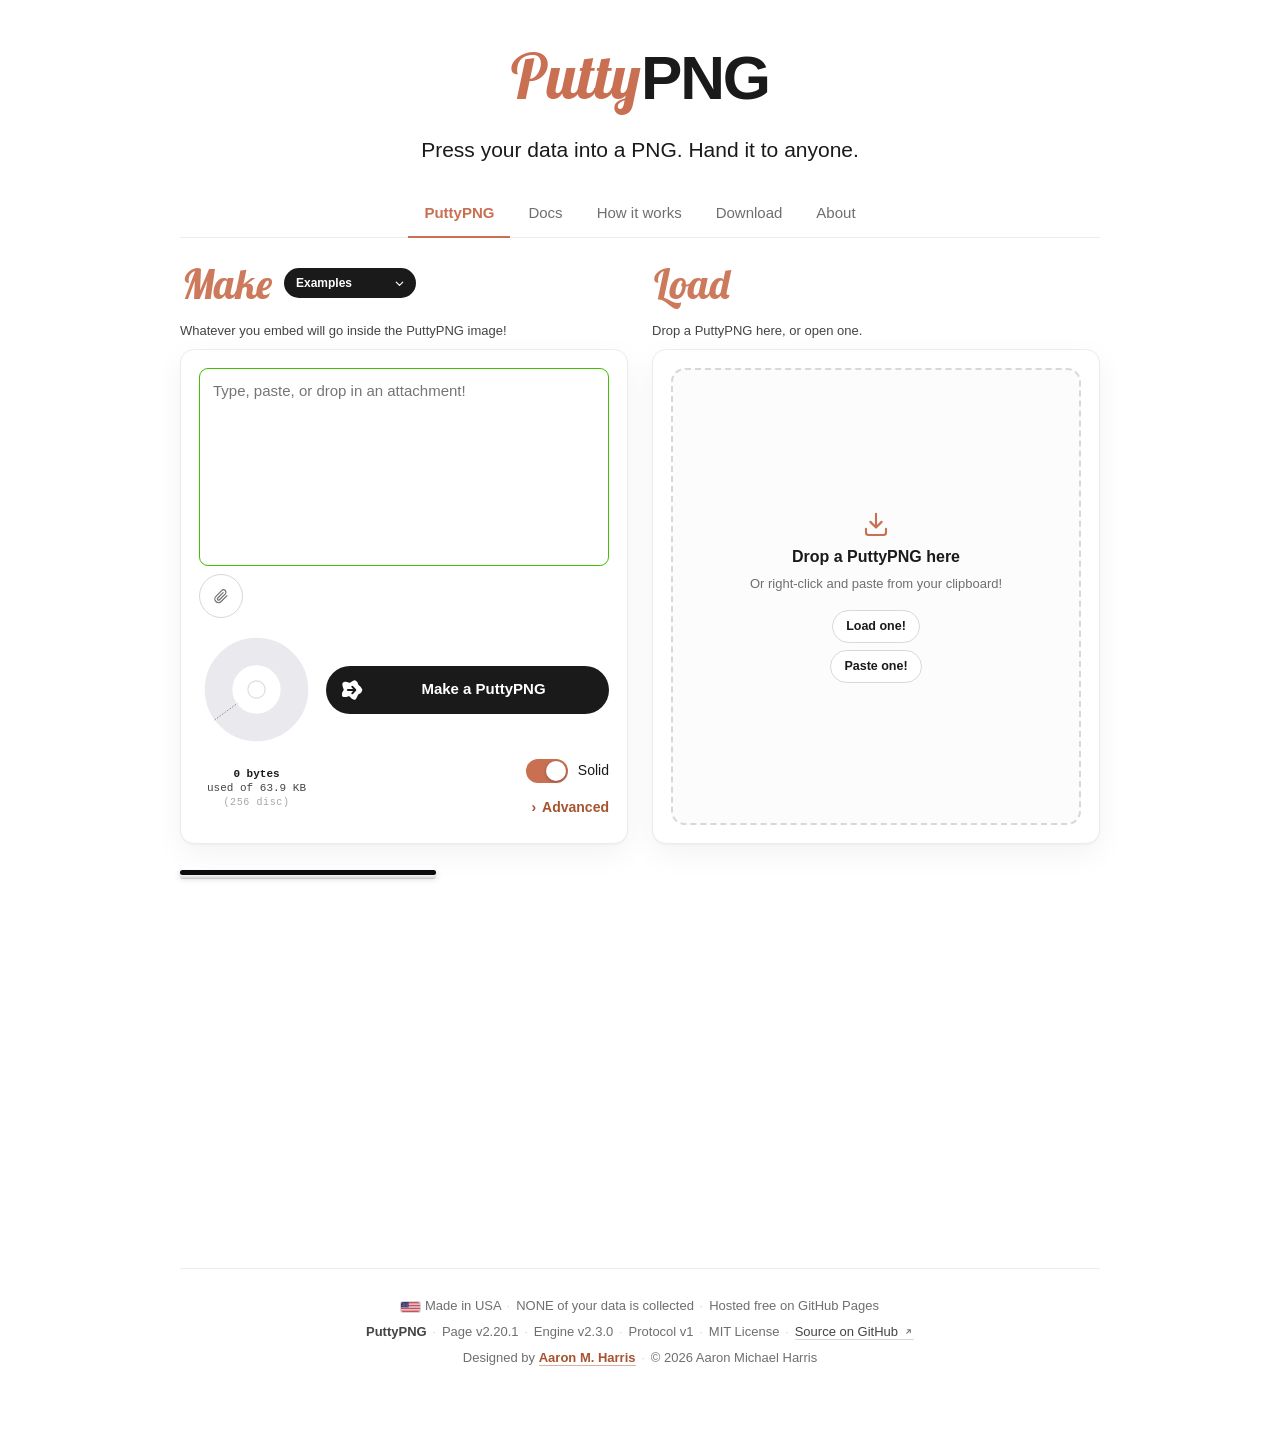
==== index.html @ 54fda99b "v2.20.1 - a clean slide, then the show, and a matching title - fixed a make flash and lost heading f" ====
<!DOCTYPE html>
<html lang="en">
<!--
  index.html - Make and Load side by side, and the deck the disc comes out of.

  One of five pages. The head, masthead, navigation, and footer are the same on
  all of them and are marked SYNC so .devtools/sync-chrome.mjs can prove it.
  Presentation is in styles.css, behavior in scripts.js, and the steganography
  in puttypng.js, which stands alone.
-->
  <!-- ==========================================================================
       SECTION 1 - HEAD / SETUP
       Shared metadata first, so the character set is declared before anything
       else. This page's own identity follows it.
       ========================================================================== -->
<head>
  <!-- SYNC:head -->
  <meta charset="UTF-8">
  <meta name="viewport" content="width=device-width, initial-scale=1.0">
  <!-- THE ICON IS A REAL DISC, SO IT IS RASTER. It is the engine's own CD with
       its splat of data dots, and a dot field cannot be a small SVG. Each size
       is rendered from a 512px master by halving, not by one long leap, so the
       dots survive down to 16. -->
  <link rel="icon" href="assets/puttypng-icon-16.png" type="image/png" sizes="16x16">
  <link rel="icon" href="assets/puttypng-icon-32.png" type="image/png" sizes="32x32">
  <link rel="icon" href="assets/puttypng-icon-512.png" type="image/png" sizes="512x512">
  <link rel="apple-touch-icon" href="assets/puttypng-icon-180.png">
  <meta property="og:type" content="website">
  <meta property="og:image" content="https://puttypng.com/assets/puttypng-social-card.png">
  <meta property="og:image:width" content="1200">
  <meta property="og:image:height" content="630">
  <meta property="og:image:alt" content="A PuttyPNG disc with a rainbow splat of data pressed into it, beside the name.">
  <meta name="twitter:card" content="summary_large_image">
  <meta name="twitter:image" content="https://puttypng.com/assets/puttypng-social-card.png">
  <link rel="stylesheet" href="fonts/fonts.css">
  <link rel="stylesheet" href="styles.css">
  <!-- /SYNC:head -->

  <!-- This page's own identity. Every line below differs from page to page,
       which is why none of it sits inside the SYNC block above. -->
  <title>PuttyPNG - Press your data into a PNG. Hand it to anyone.</title>
  <meta name="description" content="PuttyPNG hides text, JSON, and files inside an ordinary lossless PNG. No server, no account, and no expiring link.">
  <link rel="canonical" href="https://puttypng.com/">
  <meta property="og:url" content="https://puttypng.com/">
  <meta property="og:title" content="PuttyPNG - Press your data into a PNG. Hand it to anyone.">
  <meta property="og:description" content="PuttyPNG hides text, JSON, and files inside an ordinary lossless PNG. No server, no account, and no expiring link.">
  <meta name="twitter:title" content="PuttyPNG - Press your data into a PNG. Hand it to anyone.">
  <meta name="twitter:description" content="PuttyPNG hides text, JSON, and files inside an ordinary lossless PNG. No server, no account, and no expiring link.">
</head>

<!-- The class says which page this is. The stylesheet reads it to mark the
     current link, so the navigation block itself stays identical everywhere. -->
<body class="p-index">
  <div class="wrap">

  <!-- ==========================================================================
       SECTION 2 - MASTHEAD
       The page's title block.
       ========================================================================== -->
    <!-- SYNC:masthead -->
    <!-- THE NAME AND THE PROMISE, AND NOTHING ELSE.
         A corner note used to hang here with the country, the licence and the
         host in it. The footer already said all three, so the page made the
         same promise twice and charged a phone 123px at the top of every
         screen for the second copy. The note is gone and the footer keeps the
         promise, which is where a person looks for one.
         The byline went with it, to the last line of the footer beside the
         copyright, because both name the same person. -->
    <header class="masthead">
      <h1>Putty<span class="png">PNG</span></h1>
      <div class="subtitle">Press your data into a PNG. Hand it to anyone.</div>
    </header>
    <!-- /SYNC:masthead -->

  <!-- ==========================================================================
       SECTION 3 - NAVIGATION
       Five links to five pages. No script is needed to move between them.
       ========================================================================== -->
    <!-- SYNC:nav -->
    <nav class="tabs" id="tabs" aria-label="PuttyPNG sections">
      <a href="index.html" data-page="index">PuttyPNG</a>
      <a href="docs.html" data-page="docs">Docs</a>
      <a href="how-it-works.html" data-page="howitworks">How it works</a>
      <a href="download.html" data-page="download">Download</a>
      <a href="about.html" data-page="about">About</a>
    </nav>
    <!-- /SYNC:nav -->

  <!-- ==========================================================================
       SECTION 4 - THE BOARD
       Make and Load side by side, and the deck the disc comes out of.
       ========================================================================== -->
    <main class="panel" id="board">

      <!-- Two columns and one deck. Make presses a disc, Load reads one, and
           the disc that comes out of Make can be dragged straight into Load.

           TWO NAMES, TWO ELEMENTS. #board is the page region above, and
           #boardGrid is this grid. The grid needs a name of its own because the
           phone's view flag is set on it, and a flag on the region would match
           no rule and raise no error. -->
      <div class="board" id="boardGrid" data-view="make">

        <div class="head hm">
          <svg class="mark" width="34" height="34" viewBox="0 0 24 24" aria-hidden="true">
            <circle cx="12" cy="12" r="8.6" fill="none" stroke="currentColor" stroke-width="1.7"/>
            <circle cx="12" cy="12" r="2.4" fill="none" stroke="currentColor" stroke-width="1.7"/>
            <path d="M12 1.6v2.2M12 20.2v2.2M1.6 12h2.2M20.2 12h2.2" stroke="currentColor" stroke-width="1.7" stroke-linecap="round"/>
          </svg>
          <!-- TWO WORDS, ONE HEADING. The desktop shows Make and Load beside each
               other and never uses the second word. A phone shows one screen at
               a time, so this heading has to say Made! once a PuttyPNG exists.
               Both words stay in the markup and CSS chooses, because a word
               written by JavaScript is a word some crawlers never read. -->
          <h2 id="headMake" tabindex="-1"><span class="w-a">Make</span><span class="w-b">Made!</span></h2>
          <!-- SOMETHING TO TRY WITHOUT TYPING ANYTHING. It sits beside the word
               rather than in the reading below, because the reading is
               rewritten on every change of state and a control living in it
               disappeared the moment it was used.
               TWO ROWS, NOT FIVE. A person choosing between five named
               titles is reading a list of books; a person who wants to see the
               thing work wants words or a file. The board picks one of that
               kind at random, and the slot then says which one it gave them.
               THE ROWS ARE WRITTEN HERE, NOT BUILT FROM examples.js. That
               file is 600KB and is not fetched until somebody picks, so the
               list has to exist before it. The gate checks that each row's
               kind is one the file really holds.
               NO SIZE WORD. Every example makes a picture under 512px, which
               is the size past which a chat app would recompress it, so there
               is nothing here a person has to weigh up.
               The chevron is inline so it takes currentColor and needs no
               second asset. It is decoration: the select underneath is a real
               one, so a phone gets its own picker and a keyboard still works. -->
          <span class="egwrap">
            <button type="button" class="egbtn" id="egPick" aria-haspopup="menu"
                    aria-expanded="false" aria-controls="egMenu">
              <span id="egLabel">Examples</span>
              <span class="egchev" aria-hidden="true">
                <svg viewBox="0 0 24 24" width="13" height="13"><path d="M6 9.5l6 6 6-6" fill="none"
                  stroke="currentColor" stroke-width="2.2" stroke-linecap="round" stroke-linejoin="round"/></svg>
              </span>
            </button>
            <!-- A MENU, NOT A DROPDOWN, AND THE ICONS ARE WHY. An option in a
                 native select renders as plain text in every browser, so there
                 is nowhere in one to put a mark. With two rows a native picker
                 gives up little: it opens a whole sheet on a phone to show two
                 things, and these two rows are larger targets than that sheet.
                 The marks match the paperclip on the attach chip: one path,
                 stroked in currentColor, so a row on a white card and a row
                 being pressed need no second asset and no second colour. -->
            <div class="egmenu" id="egMenu" role="menu" aria-labelledby="egPick" hidden>
              <button type="button" class="egitem" role="menuitem" data-kind="text">
                <svg viewBox="0 0 24 24" width="17" height="17" aria-hidden="true">
                  <path d="M5 7h14M5 12h14M5 17h9" fill="none" stroke="currentColor"
                        stroke-width="1.8" stroke-linecap="round"/>
                </svg>
                <span>Text Example</span>
              </button>
              <button type="button" class="egitem" role="menuitem" data-kind="file">
                <svg viewBox="0 0 24 24" width="17" height="17" aria-hidden="true">
                  <path d="M21 11.5l-8.8 8.8a5.5 5.5 0 0 1-7.8-7.8l9-9a3.7 3.7 0 0 1 5.2 5.2l-8.9 8.9a1.8 1.8 0 0 1-2.6-2.6l8.1-8.1"
                        fill="none" stroke="currentColor" stroke-width="1.8"
                        stroke-linecap="round" stroke-linejoin="round"/>
                </svg>
                <span>Attachment Example</span>
              </button>
            </div>
          </span>
          <!-- ONE CORNER, TWO JOBS, NAMED BY THE SCREEN IT IS ON.
               On Make it reads Clear and empties the board, and it is not
               there at all while the board is already empty: a screen with
               nothing on it must not offer a way to empty it.
               On Made it reads Close and goes back to Make with the words
               still in the box.
               This is R5's control. It is a phone control: a desktop shows
               every region at once, so it has no screen to close.
               Its label and its mark are written by paintCorner(). -->
          <button type="button" class="corner" id="cornerBtn" hidden></button>
          <!-- THE MAKE READING. It is not a live region. It changes on every
               keystroke, and a screen reader that spoke each one would bury
               the thing the person is doing. The meter beside it says the same
               in numbers, and the screen change is announced by focus landing
               on the heading above. -->
          <p class="say" id="makeSay"><span>Whatever you embed will go inside the PuttyPNG image!</span></p>
        </div>

        <div class="head hl">
          <svg class="mark" width="34" height="34" viewBox="0 0 24 24" aria-hidden="true">
            <path d="M12 2.5v11M8 10l4 4 4-4" fill="none" stroke="currentColor" stroke-width="1.7" stroke-linecap="round" stroke-linejoin="round"/>
            <path d="M3.2 16v3.3a1.5 1.5 0 0 0 1.5 1.5h14.6a1.5 1.5 0 0 0 1.5-1.5V16" fill="none" stroke="currentColor" stroke-width="1.7" stroke-linecap="round"/>
          </svg>
          <h2 id="headLoad" tabindex="-1"><span class="w-a">Load</span><span class="w-b">Loaded!</span></h2>
          <!-- THE BOARD'S ONE LIVE REGION. Loading is the thing that happens to
               a person rather than because of them, so it is the one that has
               to speak. The decode spinner below lost its role to this line, so
               there is one voice in this column and not two. -->
          <p class="say" id="loadSay" role="status"><span>Drop a PuttyPNG here, or open one.</span></p>
        </div>

        <section class="col make">
          <div class="body">
            <div class="makebox" id="makeBox">
              <textarea id="makeText" placeholder="Type, paste, or drop in an attachment!"></textarea>
              <div class="makeveil">
                <svg viewBox="0 0 24 24" width="28" height="28" aria-hidden="true">
                  <path d="M21 11.5l-8.8 8.8a5.5 5.5 0 0 1-7.8-7.8l9-9a3.7 3.7 0 0 1 5.2 5.2l-8.9 8.9a1.8 1.8 0 0 1-2.6-2.6l8.1-8.1"
                        fill="none" stroke="currentColor" stroke-width="1.8" stroke-linecap="round" stroke-linejoin="round"/>
                </svg>
                <div class="big">Drop an attachment here!</div>
              </div>
              <div class="attached">
                <button type="button" class="pill" id="filePill" hidden>
                  <span class="ic" id="fileIcon"></span>
                  <span class="nm" id="homeFileName"></span>
                  <span class="sz" id="homeFileSize"></span>
                  <span class="act-ic" id="fileX"></span>
                </button>
              </div>
              <input type="file" id="attachIn" hidden>
            </div>

            <!-- THE ATTACH CHIP HAS ITS OWN ROW NOW, under the box and on the
                 left, which is as far as it gets from the Make button. It was
                 inside the box beside the scroll bar, where a thumb and a
                 scroll gesture were competing for the same corner.
                 It looks 34px and it is 44px to a thumb: the padding carries
                 the target, so it satisfies WCAG 2.5.5 without looking heavy.
                 The paperclip carries no words, so it carries a name. -->
            <!-- A PICTURE THAT HOLDS NOTHING IS STILL A GOOD THING TO HIDE,
                 so it becomes the file to hide rather than an error. Attaching
                 covers the box, so this asks first, and only when there are
                 words in the box to cover.
                 It takes focus when it opens, which is how the board announces
                 a change of screen too. It is not a live region: the board has
                 one and this is not it. -->
            <div class="attachrow">
              <!-- THE WRAPPER IS FOR A PHONE. It has no box on a desktop, so the
                   mark and the words stay the button's own flex items. On a
                   phone it is R5's 34px chip, drawn in styles.css Section 7. -->
              <button type="button" class="attach ghost" id="homeAttachBtn"
                      aria-label="Attach a file" title="Attach a file">
                <span class="cip">
                <svg viewBox="0 0 24 24" width="16" height="16" aria-hidden="true">
                  <path d="M21 11.5l-8.8 8.8a5.5 5.5 0 0 1-7.8-7.8l9-9a3.7 3.7 0 0 1 5.2 5.2l-8.9 8.9a1.8 1.8 0 0 1-2.6-2.6l8.1-8.1"
                        fill="none" stroke="currentColor" stroke-width="1.8" stroke-linecap="round" stroke-linejoin="round"/>
                </svg>
                <span class="say">Attach a file</span>
                </span>
              </button>
            </div>
          </div>
          <div class="actbar">
            <div class="meterwrap" id="meterwrap">
              <svg id="meter" viewBox="0 0 100 100" role="img" aria-label="How full the disc is">
                <g id="bands"></g>
                <circle id="ringflash" cx="50" cy="50" r="33" fill="none" stroke="#ffffff" stroke-width="24"
                        opacity="0" pointer-events="none"/>
                <line id="mark65" stroke="#5a5a63" stroke-width="0.65" stroke-dasharray="1.2 1.5" opacity="0"/>
                <line id="cut" x1="50" y1="6" x2="50" y2="16" stroke="#5a5a63" stroke-width="0.8" stroke-linecap="round" opacity="0"/>
                <g id="dissolve"></g>
                <circle cx="50" cy="50" r="20.6" fill="#fff"/>
                <circle cx="50" cy="50" r="7.5" fill="none" stroke="rgba(0,0,0,.14)"/>
              </svg>
            </div>
            <div class="readbox">
              <div class="usage" id="usage">0 bytes<i>of 45.6 KB</i></div>
              <div class="rungno" id="rungNo">256 disc</div>
            </div>
            <!-- THE GLOB IS THE ENGINE'S OWN SPLAT, generated by
                 .devtools/make-glyphs.mjs from the same five point shape the
                 engine presses into a disc. It is inline rather than an <img>
                 so it takes currentColor: white on the black button, with no
                 second asset and no second colour to keep in step.
                 Regenerate it there, do not redraw it here. -->
            <button type="button" class="act" id="homeMakeBtn">
              <span class="ic" aria-hidden="true"><svg viewBox="0 0 24 24"><mask id="pg-arrow" maskUnits="userSpaceOnUse" x="0" y="0" width="24" height="24"><rect width="24" height="24" fill="#fff"/><g transform="translate(5.28 5.28) scale(0.56)"><path d="M4 12h14 M12.5 5.5l6 6.5-6 6.5" fill="none" stroke="#000" stroke-width="3.8" stroke-linecap="round" stroke-linejoin="round"/></g></mask><path d="M23.2 11.74C23.29 12.82 22.54 14.18 21.81 15.06C21.09 15.94 19.59 16.23 18.86 17.02C18.13 17.81 18.04 18.83 17.43 19.78C16.81 20.73 16.13 22.48 15.16 22.73C14.18 22.99 12.57 21.92 11.58 21.29C10.6 20.66 10.2 19.23 9.24 18.97C8.28 18.7 7.09 19.67 5.82 19.67C4.54 19.68 2.34 19.77 1.58 19.01C0.82 18.24 1.03 16.3 1.26 15.09C1.49 13.88 2.84 12.82 2.96 11.74C3.09 10.66 2.2 9.82 1.98 8.62C1.76 7.42 1.12 5.45 1.67 4.54C2.23 3.62 4.08 3.19 5.32 3.12C6.56 3.05 8.07 4.15 9.11 4.12C10.15 4.09 10.61 3.39 11.58 2.91C12.56 2.44 13.96 1.21 14.99 1.27C16.02 1.32 17.09 2.4 17.76 3.24C18.43 4.09 18.42 5.45 19.01 6.34C19.6 7.23 20.6 7.68 21.3 8.58C22 9.48 23.11 10.66 23.2 11.74Z" fill="currentColor" mask="url(#pg-arrow)"/></svg></span>
              <span class="say" id="makeLabel">Make a PuttyPNG</span>
            </button>
            <!-- PAST 512 PIXELS A CHAT APP RECOMPRESSES THE PICTURE and the
                 data stops reading back, so this is a correctness warning and
                 not a style note. It is written from the size the engine says
                 the picture will be, before anything is pressed, so a person
                 can cut their text down while it still costs them nothing.
                 It closes itself when the picture comes back under 512. The
                 cross closes it for the rest of the visit. -->
            <div class="bigwarn" id="bigWarn" hidden>
              <span id="bigWarnText">Over 512 px. Apps may shrink it. Download instead.</span>
              <button type="button" class="x" id="bigWarnX" aria-label="Close this warning"></button>
            </div>
            <!-- Advanced sits in the one cell the action bar leaves empty,
                 under the button and hard against its right edge. -->
            <div class="row adv-row">
              <!-- ON BY DEFAULT, AND THAT IS THE POINT. A solid PuttyPNG can be
                   flattened onto a background and still decode. A see-thru one
                   cannot, so fewer places will carry it safely.

                   THE WORD REPORTS THE STATE, IT DOES NOT NAME THE ACTION. It
                   reads Solid while the picture is solid, and the knob agrees
                   with it. The accessible name opens with the same word, which
                   WCAG 2.5.3 requires, then adds the half a word leaves out:
                   what pressing will do. -->
              <label class="switch" id="solidWrap">
                <input type="checkbox" id="solidBg" checked
                       aria-label="Solid. The picture has a white background. Uncheck to make it see-thru.">
                <span class="track"></span> <span class="say" id="solidWord">Solid</span>
              </label>
              <button class="drawer-toggle" id="advToggle" type="button" aria-expanded="false" aria-controls="advDrawer">
                <span class="chev">&rsaquo;</span> Advanced
              </button>
            </div>
          </div>
        </section>

        <section class="col load">
          <div class="body zone" id="zone">
            <textarea class="sink" id="sink" aria-label="Paste a PuttyPNG here" spellcheck="false"></textarea>
            <div class="dropnote">
              <svg class="dropmark" viewBox="0 0 24 24" width="30" height="30" aria-hidden="true">
                <path d="M12 3v11M7.5 9.5 12 14l4.5-4.5M4 15v3a2 2 0 0 0 2 2h12a2 2 0 0 0 2-2v-3"
                      fill="none" stroke="currentColor" stroke-width="1.7" stroke-linecap="round" stroke-linejoin="round"/>
              </svg>
              <div class="big">Drop a PuttyPNG here</div>
              <div class="sub">Or right-click and paste from your clipboard!</div>
              <!-- THE WAY OUT OF MAKE, ON A PHONE. This pair lives here on a
                   desktop, where the Load column stands beside Make and the
                   divider is not needed. On a phone placeWayOut() in
                   scripts.js moves the two of them into the action bar, under
                   the Make button, which is where R5 puts them.
                   They are MOVED, never copied. There is one of each in the
                   page and the gate counts them. -->
              <div class="ordiv" id="ordiv" aria-hidden="true"><span>OR</span></div>
              <div class="chips" id="loadChips">
                <button type="button" class="chip" id="openBtn">Load one!</button>
                <button type="button" class="chip" id="pasteBtn">Paste one!</button>
              </div>
              <input type="file" id="openIn" accept="image/png" hidden>
            </div>
            <div class="veil"><div class="big">Let go</div></div>
            <div class="decoding" id="decoding" aria-hidden="true">
              <svg width="72" height="72" viewBox="0 0 48 48" aria-hidden="true">
                <circle class="pulse" cx="24" cy="24" r="9" fill="none" stroke="var(--clay)" stroke-width="1.4"/>
                <g class="spin">
                  <circle cx="24" cy="24" r="18" fill="none" stroke="#e6e6ea" stroke-width="3.4"/>
                  <path d="M24 6a18 18 0 0 1 15.6 9" fill="none" stroke="var(--clay)"
                        stroke-width="3.4" stroke-linecap="round"/>
                  <path d="M24 42a18 18 0 0 1-15.6-9" fill="none" stroke="var(--clay-deep)"
                        stroke-width="3.4" stroke-linecap="round" opacity=".55"/>
                </g>
                <circle cx="24" cy="24" r="3.4" fill="#fff" stroke="rgba(0,0,0,.16)"/>
              </svg>
              <div class="word">Decoding<i>.</i><i>.</i><i>.</i></div>
            </div>
            <div class="got">
              <div class="gotrow">
                <div class="thumb">
                  <img id="gotImg" alt="">
                  <div class="thumbtools" id="thumbTools"></div>
                </div>
                <div>
                  <div class="nm" id="gotName"></div>
                  <div class="sz" id="gotSize"></div>
                </div>
              </div>
              <!-- WHAT THE BOX BELOW HOLDS. R5 names it, and an unnamed box of
                   monospace text under a picture could be anything. -->
              <p class="clabel" id="gotLabel">The PuttyPNG&rsquo;s contents:</p>
              <div class="gotbody" id="gotBody">
                <div class="gotfiles" id="gotFiles"></div>
                <!-- READ ONLY. It was contenteditable until v2.9.1, and the
                     label promised a person could correct what came out. The
                     correction went nowhere: nothing ever read this element
                     back. A box you can type into beside a Copy button that
                     ignores the typing is worse than either on its own. -->
                <pre id="gotText" tabindex="0" aria-label="What came out of the PuttyPNG"></pre>
              </div>

              <!-- COPY CONTENTS ON BOTH SHAPES, because until v2.9.1 neither
                   could copy what came out of a PuttyPNG at all. OK, done! is
                   the phone's way back: a desktop has the corner cross on this
                   panel and does not need a second one. -->
              <div class="gotacts" id="gotActs">
                <button type="button" class="btn dark" id="copyContents"></button>
                <button type="button" class="btn ghost" id="doneBtn"></button>
              </div>
            </div>
            <div class="again">Make another one!</div>
          </div>
        </section>

        <!-- The drawer opens across the whole board rather than inside the
             Make column. Its groups are two columns wide, and half a card
             would squeeze every slider and its number field. -->
          <div class="drawer" id="advDrawer">
        <div class="drawer-inner">
          <!-- Six groups, one on screen at a time. Forty five controls in a
               single column was the reason this was hard to read. -->
          <div class="subtabs" role="tablist" aria-label="Advanced settings">
            <button type="button" role="tab" data-sub="cover" aria-selected="true" class="active">Cover</button>
            <button type="button" role="tab" data-sub="disc" aria-selected="false">Disc</button>
            <button type="button" role="tab" data-sub="splat" aria-selected="false">Splat</button>
            <button type="button" role="tab" data-sub="size" aria-selected="false">Size</button>
            <button type="button" role="tab" data-sub="security" aria-selected="false">Security</button>
            <button type="button" role="tab" data-sub="display" aria-selected="false">Display</button>
          </div>
          <div class="subpanel" data-sub="cover" role="tabpanel" aria-label="Cover">
              <div style="margin-bottom:16px;">
                <div class="small" style="font-weight:600; margin-bottom:6px;">Cover style</div>
                <div class="seg" role="radiogroup" aria-label="Cover style">
                  <label class="seg-opt">CD<input type="radio" name="coverStyle" value="cd" checked></label>
                  <label class="seg-opt">Noise<input type="radio" name="coverStyle" value="noise"></label>
                </div>
            </div>
                <div class="field">
                  <label for="optCover">Cover image (optional PNG)</label>
                  <input type="file" id="optCover" accept="image/png,image/jpeg">
                </div>
                <div class="field hidden" id="coverFitField">
                  <label for="optCoverFit">Cover fit</label>
                  <select id="optCoverFit">
                    <option value="crop">Crop (fill the square)</option>
                    <option value="keepRatio">Keep ratio (original shape)</option>
                    <option value="scale">Scale (fit inside)</option>
                    <option value="center">Center (no resize)</option>
                    <option value="stretch">Stretch (distort to square)</option>
                  </select>
                </div>
          </div>
          <div class="subpanel hidden" data-sub="disc" role="tabpanel" aria-label="Disc">
                <div id="cdControls" style="margin-top:12px;">
                  <label class="switch" style="margin-bottom:4px;">
                    <input type="checkbox" id="optSolidBg" checked>
                    <span class="track"></span> Solid background (a jewel case)
                  </label>
                  <div class="field" style="margin:12px 0 0;">
                    <label for="optImprint">Imprint an image on the disc (optional)</label>
                    <input type="file" id="optImprint" accept="image/*">
                    <div class="small muted" id="imprintInfo" style="margin-top:6px;"></div>
                  </div>
                  <!-- THREE LINES, ONE SHAPE EACH. A disc carries what a person
                       wrote, where to take it, and what is inside, and every one
                       of them is words on an arc with a style. Five controls are
                       in the open and the rest are behind Fine tune, because a
                       shadow blur is not a first question. -->
                  <div id="cdAdvanced" style="margin-top:14px;">
                  <fieldset class="cdline">
                    <legend>The writing on the disc</legend>
                    <label class="switch" style="margin-bottom:8px;">
                      <input type="checkbox" id="optLabelOn" checked>
                      <span class="track"></span> Show this line
                    </label>
                    <div class="field" style="margin:0 0 10px;">
                      <label for="optLabel">Its words</label>
                      <input type="text" id="optLabel" placeholder="leave empty for a saying">
                      <div class="small muted" style="margin-top:6px;">Leave it empty for a saying. Use Edit Title beside a finished disc to change its writing.</div>
                    </div>
                    <div class="grid2">
                      <div class="field" style="margin:0;">
                        <label for="optLabelFont">Font</label>
                        <select id="optLabelFont">
                          <option value="'Permanent Marker', 'Segoe UI', Roboto, sans-serif" selected>Permanent Marker (the marker hand)</option>
                          <option value="'Caveat Brush', 'Segoe UI', Roboto, sans-serif">Caveat Brush (the brush hand)</option>
                          <option value="-apple-system, 'Segoe UI', Roboto, sans-serif">Sans (system)</option>
                          <option value="Georgia, 'Times New Roman', serif">Serif</option>
                          <option value="ui-monospace, Menlo, Consolas, monospace">Monospace</option>
                          <option value="'Lobster', cursive">Lobster</option>
                          <option value="'Pacifico', cursive">Pacifico</option>
                          <option value="'Caveat', cursive">Caveat</option>
                          <option value="'Satisfy', cursive">Satisfy</option>
                          <option value="'Kaushan Script', cursive">Kaushan Script</option>
                          <option value="'Yellowtail', cursive">Yellowtail</option>
                          <option value="'Sacramento', cursive">Sacramento</option>
                          <option value="'Righteous', cursive">Righteous</option>
                        </select>
                      </div>
                      <div class="field" style="margin:0;">
                        <label for="optLabelSize">Size (pt at 256px)</label>
                        <input type="number" id="optLabelSize" min="3" max="60" step="0.5" value="26.5">
                      </div>
                      <div class="field" style="margin:0;">
                        <label for="optLabelInk">Ink colour</label>
                        <input type="color" id="optLabelInk" value="#121216">
                      </div>
                    </div>
                    <details class="finetune">
                      <summary>Fine tune</summary>
                      <div class="grid2" style="margin-top:10px;">
                      <div class="field" style="margin:0;">
                        <label for="optLabelPos">Where</label>
                        <select id="optLabelPos">
                          <option value="top" selected>Top</option>
                          <option value="bottom">Bottom</option>
                        </select>
                      </div>
                      <div class="field" style="margin:0;">
                        <label for="optLabelRadius">Radius (of the disc)</label>
                        <input type="number" id="optLabelRadius" min="0.2" max="0.47" step="0.005" value="0.395">
                      </div>
                      <div class="field" style="margin:0;">
                        <label for="optLabelArc">Arc width (degrees)</label>
                        <input type="number" id="optLabelArc" min="40" max="349" step="1" value="156">
                      </div>
                      <div class="field" style="margin:0;">
                        <label for="optLabelWeight">Weight</label>
                        <select id="optLabelWeight">
                          <option value="normal" selected>Normal</option>
                          <option value="bold">Bold</option>
                        </select>
                      </div>
                      <div class="field" style="margin:0;">
                        <label for="optLabelMode">Ink</label>
                        <select id="optLabelMode">
                          <option value="solid">Solid</option>
                          <option value="marker" selected>Marker (the disc shows through)</option>
                        </select>
                      </div>
                      <div class="field" style="margin:0;">
                        <label for="optLabelOpacity">Ink opacity</label>
                        <input type="number" id="optLabelOpacity" min="0.1" max="1" step="0.02" value="0.6">
                      </div>
                      <div class="field" style="margin:0;">
                        <label for="optLabelOutline">Outline colour</label>
                        <input type="color" id="optLabelOutline" value="#ffffff">
                      </div>
                      <div class="field" style="margin:0;">
                        <label for="optLabelOutlineW">Outline width (of the size)</label>
                        <input type="number" id="optLabelOutlineW" min="0" max="0.7" step="0.02" value="0">
                      </div>
                      <div class="field" style="margin:0;">
                        <label for="optLabelShadow">Shadow colour</label>
                        <input type="color" id="optLabelShadow" value="#000000">
                      </div>
                      <div class="field" style="margin:0;">
                        <label for="optLabelShadowA">Shadow strength</label>
                        <input type="number" id="optLabelShadowA" min="0" max="1" step="0.05" value="0.55">
                      </div>
                      <div class="field" style="margin:0;">
                        <label for="optLabelShadowBlur">Shadow blur (of the size)</label>
                        <input type="number" id="optLabelShadowBlur" min="0" max="0.7" step="0.005" value="0.035">
                      </div>
                      <div class="field" style="margin:0;">
                        <label for="optLabelShadowDrop">Shadow drop (of the size)</label>
                        <input type="number" id="optLabelShadowDrop" min="0" max="0.5" step="0.01" value="0">
                      </div>
                      </div>
                      <div class="small muted" style="margin-top:8px;">A size is points read against a 256px disc and scaled from there, so a 512px disc draws it twice as large. A radius is a fraction of the disc, held between the hub and the edge whatever is asked for. The outline, blur and drop are fractions of the size.</div>
                    </details>
                  </fieldset>

                  <fieldset class="cdline">
                    <legend>Where to take it</legend>
                    <label class="switch" style="margin-bottom:8px;">
                      <input type="checkbox" id="optRimOn" checked>
                      <span class="track"></span> Show this line
                    </label>
                    <div class="field" style="margin:0 0 10px;">
                      <label for="optRimText">Its words</label>
                      <input type="text" id="optRimText" placeholder="Paste into PuttyPNG.com">
                      <div class="small muted" style="margin-top:6px;">Leave it empty for Paste into PuttyPNG.com.</div>
                    </div>
                    <div class="grid2">
                      <div class="field" style="margin:0;">
                        <label for="optRimFont">Font</label>
                        <select id="optRimFont">
                          <option value="'Permanent Marker', 'Segoe UI', Roboto, sans-serif">Permanent Marker (the marker hand)</option>
                          <option value="'Caveat Brush', 'Segoe UI', Roboto, sans-serif">Caveat Brush (the brush hand)</option>
                          <option value="-apple-system, 'Segoe UI', Roboto, sans-serif" selected>Sans (system)</option>
                          <option value="Georgia, 'Times New Roman', serif">Serif</option>
                          <option value="ui-monospace, Menlo, Consolas, monospace">Monospace</option>
                          <option value="'Lobster', cursive">Lobster</option>
                          <option value="'Pacifico', cursive">Pacifico</option>
                          <option value="'Caveat', cursive">Caveat</option>
                          <option value="'Satisfy', cursive">Satisfy</option>
                          <option value="'Kaushan Script', cursive">Kaushan Script</option>
                          <option value="'Yellowtail', cursive">Yellowtail</option>
                          <option value="'Sacramento', cursive">Sacramento</option>
                          <option value="'Righteous', cursive">Righteous</option>
                        </select>
                      </div>
                      <div class="field" style="margin:0;">
                        <label for="optRimSize">Size (pt at 256px)</label>
                        <input type="number" id="optRimSize" min="3" max="60" step="0.5" value="9.5">
                      </div>
                      <div class="field" style="margin:0;">
                        <label for="optRimInk">Ink colour</label>
                        <input type="color" id="optRimInk" value="#ffffff">
                      </div>
                    </div>
                    <details class="finetune">
                      <summary>Fine tune</summary>
                      <div class="grid2" style="margin-top:10px;">
                      <div class="field" style="margin:0;">
                        <label for="optRimPos">Where</label>
                        <select id="optRimPos">
                          <option value="top">Top</option>
                          <option value="bottom" selected>Bottom</option>
                        </select>
                      </div>
                      <div class="field" style="margin:0;">
                        <label for="optRimRadius">Radius (of the disc)</label>
                        <input type="number" id="optRimRadius" min="0.2" max="0.47" step="0.005" value="0.37">
                      </div>
                      <div class="field" style="margin:0;">
                        <label for="optRimArc">Arc width (degrees)</label>
                        <input type="number" id="optRimArc" min="40" max="349" step="1" value="349">
                      </div>
                      <div class="field" style="margin:0;">
                        <label for="optRimWeight">Weight</label>
                        <select id="optRimWeight">
                          <option value="normal">Normal</option>
                          <option value="bold" selected>Bold</option>
                        </select>
                      </div>
                      <div class="field" style="margin:0;">
                        <label for="optRimMode">Ink</label>
                        <select id="optRimMode">
                          <option value="solid" selected>Solid</option>
                          <option value="marker">Marker (the disc shows through)</option>
                        </select>
                      </div>
                      <div class="field" style="margin:0;">
                        <label for="optRimOpacity">Ink opacity</label>
                        <input type="number" id="optRimOpacity" min="0.1" max="1" step="0.02" value="1">
                      </div>
                      <div class="field" style="margin:0;">
                        <label for="optRimOutline">Outline colour</label>
                        <input type="color" id="optRimOutline" value="#0e0e12">
                      </div>
                      <div class="field" style="margin:0;">
                        <label for="optRimOutlineW">Outline width (of the size)</label>
                        <input type="number" id="optRimOutlineW" min="0" max="0.7" step="0.02" value="0.14">
                      </div>
                      <div class="field" style="margin:0;">
                        <label for="optRimShadow">Shadow colour</label>
                        <input type="color" id="optRimShadow" value="#000000">
                      </div>
                      <div class="field" style="margin:0;">
                        <label for="optRimShadowA">Shadow strength</label>
                        <input type="number" id="optRimShadowA" min="0" max="1" step="0.05" value="0.4">
                      </div>
                      <div class="field" style="margin:0;">
                        <label for="optRimShadowBlur">Shadow blur (of the size)</label>
                        <input type="number" id="optRimShadowBlur" min="0" max="0.7" step="0.005" value="0">
                      </div>
                      <div class="field" style="margin:0;">
                        <label for="optRimShadowDrop">Shadow drop (of the size)</label>
                        <input type="number" id="optRimShadowDrop" min="0" max="0.5" step="0.01" value="0.04">
                      </div>
                      </div>
                      <div class="small muted" style="margin-top:8px;">A size is points read against a 256px disc and scaled from there, so a 512px disc draws it twice as large. A radius is a fraction of the disc, held between the hub and the edge whatever is asked for. The outline, blur and drop are fractions of the size.</div>
                    </details>
                  </fieldset>

                  <fieldset class="cdline">
                    <legend>What is inside</legend>
                    <label class="switch" style="margin-bottom:8px;">
                      <input type="checkbox" id="optInfoOn" checked>
                      <span class="track"></span> Show this line
                    </label>
                    <div class="field" style="margin:0 0 10px;">
                      <label for="optInfoText">Its words</label>
                      <input type="text" id="optInfoText" placeholder="leave empty for the name, words and size">
                      <div class="small muted" style="margin-top:6px;">Leave it empty for the word count or file size and type. A password-protected disc only says Locked contents inside!</div>
                    </div>
                    <div class="grid2">
                      <div class="field" style="margin:0;">
                        <label for="optInfoFont">Font</label>
                        <select id="optInfoFont">
                          <option value="'Permanent Marker', 'Segoe UI', Roboto, sans-serif">Permanent Marker (the marker hand)</option>
                          <option value="'Caveat Brush', 'Segoe UI', Roboto, sans-serif" selected>Caveat Brush (the brush hand)</option>
                          <option value="-apple-system, 'Segoe UI', Roboto, sans-serif">Sans (system)</option>
                          <option value="Georgia, 'Times New Roman', serif">Serif</option>
                          <option value="ui-monospace, Menlo, Consolas, monospace">Monospace</option>
                          <option value="'Lobster', cursive">Lobster</option>
                          <option value="'Pacifico', cursive">Pacifico</option>
                          <option value="'Caveat', cursive">Caveat</option>
                          <option value="'Satisfy', cursive">Satisfy</option>
                          <option value="'Kaushan Script', cursive">Kaushan Script</option>
                          <option value="'Yellowtail', cursive">Yellowtail</option>
                          <option value="'Sacramento', cursive">Sacramento</option>
                          <option value="'Righteous', cursive">Righteous</option>
                        </select>
                      </div>
                      <div class="field" style="margin:0;">
                        <label for="optInfoSize">Size (pt at 256px)</label>
                        <input type="number" id="optInfoSize" min="3" max="60" step="0.5" value="8.5">
                      </div>
                      <div class="field" style="margin:0;">
                        <label for="optInfoInk">Ink colour</label>
                        <input type="color" id="optInfoInk" value="#18181e">
                      </div>
                    </div>
                    <details class="finetune">
                      <summary>Fine tune</summary>
                      <div class="grid2" style="margin-top:10px;">
                      <div class="field" style="margin:0;">
                        <label for="optInfoPos">Where</label>
                        <select id="optInfoPos">
                          <option value="top">Top</option>
                          <option value="bottom" selected>Bottom</option>
                        </select>
                      </div>
                      <div class="field" style="margin:0;">
                        <label for="optInfoRadius">Radius (of the disc)</label>
                        <input type="number" id="optInfoRadius" min="0.2" max="0.47" step="0.005" value="0.435">
                      </div>
                      <div class="field" style="margin:0;">
                        <label for="optInfoArc">Arc width (degrees)</label>
                        <input type="number" id="optInfoArc" min="40" max="349" step="1" value="130">
                      </div>
                      <div class="field" style="margin:0;">
                        <label for="optInfoWeight">Weight</label>
                        <select id="optInfoWeight">
                          <option value="normal" selected>Normal</option>
                          <option value="bold">Bold</option>
                        </select>
                      </div>
                      <div class="field" style="margin:0;">
                        <label for="optInfoMode">Ink</label>
                        <select id="optInfoMode">
                          <option value="solid">Solid</option>
                          <option value="marker" selected>Marker (the disc shows through)</option>
                        </select>
                      </div>
                      <div class="field" style="margin:0;">
                        <label for="optInfoOpacity">Ink opacity</label>
                        <input type="number" id="optInfoOpacity" min="0.1" max="1" step="0.02" value="0.86">
                      </div>
                      <div class="field" style="margin:0;">
                        <label for="optInfoOutline">Outline colour</label>
                        <input type="color" id="optInfoOutline" value="#ffffff">
                      </div>
                      <div class="field" style="margin:0;">
                        <label for="optInfoOutlineW">Outline width (of the size)</label>
                        <input type="number" id="optInfoOutlineW" min="0" max="0.7" step="0.02" value="0">
                      </div>
                      <div class="field" style="margin:0;">
                        <label for="optInfoShadow">Shadow colour</label>
                        <input type="color" id="optInfoShadow" value="#000000">
                      </div>
                      <div class="field" style="margin:0;">
                        <label for="optInfoShadowA">Shadow strength</label>
                        <input type="number" id="optInfoShadowA" min="0" max="1" step="0.05" value="0">
                      </div>
                      <div class="field" style="margin:0;">
                        <label for="optInfoShadowBlur">Shadow blur (of the size)</label>
                        <input type="number" id="optInfoShadowBlur" min="0" max="0.7" step="0.005" value="0.22">
                      </div>
                      <div class="field" style="margin:0;">
                        <label for="optInfoShadowDrop">Shadow drop (of the size)</label>
                        <input type="number" id="optInfoShadowDrop" min="0" max="0.5" step="0.01" value="0.05">
                      </div>
                      </div>
                      <div class="small muted" style="margin-top:8px;">A size is points read against a 256px disc and scaled from there, so a 512px disc draws it twice as large. A radius is a fraction of the disc, held between the hub and the edge whatever is asked for. The outline, blur and drop are fractions of the size.</div>
                    </details>
                  </fieldset>

                  <!-- Hub (the round center): sizes + ring thicknesses -->
                  <div style="margin-top:14px; border-top:1px solid var(--line); padding-top:12px;">
                    <div class="small" style="font-weight:600; margin-bottom:8px;">Hub</div>
                    <div class="grid2">
                      <div class="field slider-row" style="margin:0;">
                        <label for="splHubSize">Hub size (%)</label>
                        <div class="slider-pair">
                          <input type="range" id="splHubSize" min="10" max="40" step="1" value="20">
                          <input type="number" id="splHubSizeNum" min="10" max="40" step="1" value="20" aria-label="Hub size value">
                        </div>
                      </div>
                      <div class="field slider-row" style="margin:0;">
                        <label for="splHoleSize">Hole size (%)</label>
                        <div class="slider-pair">
                          <input type="range" id="splHoleSize" min="3" max="25" step="1" value="8">
                          <input type="number" id="splHoleSizeNum" min="3" max="25" step="1" value="8" aria-label="Hole size value">
                        </div>
                      </div>
                      <div class="field slider-row" style="margin:0;">
                        <label for="splOuter">Gray outer thickness</label>
                        <div class="slider-pair">
                          <input type="range" id="splOuter" min="1" max="20" step="1" value="6">
                          <input type="number" id="splOuterNum" min="1" max="20" step="1" value="6" aria-label="Gray outer thickness value">
                        </div>
                      </div>
                      <div class="field slider-row" style="margin:0;">
                        <label for="splInner">Gray inner thickness</label>
                        <div class="slider-pair">
                          <input type="range" id="splInner" min="1" max="20" step="1" value="4">
                          <input type="number" id="splInnerNum" min="1" max="20" step="1" value="4" aria-label="Gray inner thickness value">
                        </div>
                      </div>
                    </div>
                  </div>
                </div>
              </div>
          </div>
          <div class="subpanel hidden" data-sub="splat" role="tabpanel" aria-label="Splat">
                    <!-- Putty splat: the default branding imprint (used unless a custom imprint image is chosen) -->
                    <div id="splatControls" style="margin-top:14px; border-top:1px solid var(--line); padding-top:12px;">
                      <div class="small" style="font-weight:600; margin-bottom:8px;">Putty splat (the default imprint)</div>
                      <div class="grid2">
                        <div class="field slider-row" style="margin:0;">
                          <label for="splPoints">Points</label>
                          <div class="slider-pair">
                            <input type="range" id="splPoints" min="3" max="12" step="1" value="5">
                            <input type="number" id="splPointsNum" min="3" max="12" step="1" value="5" aria-label="Points value">
                          </div>
                        </div>
                        <div class="field slider-row" style="margin:0;">
                          <label for="splCurve">Curve length</label>
                          <div class="slider-pair">
                            <input type="range" id="splCurve" min="0" max="100" step="1" value="0">
                            <input type="number" id="splCurveNum" min="0" max="100" step="1" value="0" aria-label="Curve length value">
                          </div>
                        </div>
                        <div class="field slider-row" style="margin:0;">
                          <label for="splWaviness">Waviness</label>
                          <div class="slider-pair">
                            <input type="range" id="splWaviness" min="0" max="100" step="1" value="100">
                            <input type="number" id="splWavinessNum" min="0" max="100" step="1" value="100" aria-label="Waviness value">
                          </div>
                        </div>
                        <div class="field slider-row" style="margin:0;">
                          <label for="splAmplitude">Peaks &amp; valleys</label>
                          <div class="slider-pair">
                            <input type="range" id="splAmplitude" min="0" max="100" step="1" value="16">
                            <input type="number" id="splAmplitudeNum" min="0" max="100" step="1" value="16" aria-label="Peaks and valleys value">
                          </div>
                        </div>
                        <div class="field slider-row" style="margin:0;">
                          <label for="splSize">Splat size (%)</label>
                          <div class="slider-pair">
                            <input type="range" id="splSize" min="20" max="90" step="1" value="60">
                            <input type="number" id="splSizeNum" min="20" max="90" step="1" value="60" aria-label="Splat size value">
                          </div>
                        </div>
                        <div class="field slider-row" style="margin:0;">
                          <label for="splSeed">Seed</label>
                          <div class="slider-pair">
                            <input type="number" id="splSeed" min="0" max="9999" step="1" value="7">
                            <button type="button" class="btn btn-ghost btn-sm" id="splShuffle">Shuffle</button>
                          </div>
                        </div>
                      </div>

                      <div class="small" style="font-weight:600; margin:14px 0 8px;">Dots</div>
                      <div class="grid2">
                        <div class="field" style="margin:0;">
                          <label for="splDotColor">Dot color</label>
                          <select id="splDotColor">
                            <option value="rainbowSoft" selected>Rainbow soft</option>
                            <option value="rainbowStrong">Rainbow strong</option>
                            <option value="black">Black</option>
                            <option value="white">White</option>
                            <option value="dkgray">Dark gray</option>
                            <option value="ltgray">Light gray</option>
                            <option value="blue">Blue</option>
                            <option value="red">Red</option>
                            <option value="orange">Orange</option>
                            <option value="yellow">Yellow</option>
                            <option value="green">Green</option>
                          </select>
                        </div>
                        <div class="field slider-row" style="margin:0;">
                          <label for="splDotSep">Dot separation (px)</label>
                          <div class="slider-pair">
                            <input type="range" id="splDotSep" min="1" max="8" step="0.5" value="1.5">
                            <input type="number" id="splDotSepNum" min="1" max="8" step="0.1" value="1.5" aria-label="Dot separation value">
                          </div>
                        </div>
                        <div class="field slider-row" style="margin:0;">
                          <label for="splDotMin">Dot size min (px)</label>
                          <div class="slider-pair">
                            <input type="range" id="splDotMin" min="0.3" max="4" step="0.1" value="0.5">
                            <input type="number" id="splDotMinNum" min="0.3" max="4" step="0.1" value="0.5" aria-label="Dot size min value">
                          </div>
                        </div>
                        <div class="field slider-row" style="margin:0;">
                          <label for="splDotMax">Dot size max (px)</label>
                          <div class="slider-pair">
                            <input type="range" id="splDotMax" min="0.3" max="5" step="0.1" value="0.8">
                            <input type="number" id="splDotMaxNum" min="0.3" max="5" step="0.1" value="0.8" aria-label="Dot size max value">
                          </div>
                        </div>
                        <div class="field slider-row" style="margin:0;">
                          <label for="splTextBuffer">Dot buffer from text (px at 256px)</label>
                          <div class="slider-pair">
                            <input type="range" id="splTextBuffer" min="0" max="40" step="1" value="4">
                            <input type="number" id="splTextBufferNum" min="0" max="40" step="1" value="4" aria-label="Dot buffer value">
                          </div>
                        </div>
                        <div class="field slider-row" style="margin:0;">
                          <label for="splTextClear">Dots cleared around text (%)</label>
                          <div class="slider-pair">
                            <input type="range" id="splTextClear" min="0" max="100" step="1" value="25">
                            <input type="number" id="splTextClearNum" min="0" max="100" step="1" value="25" aria-label="Dots cleared around text">
                          </div>
                        </div>
                      </div>
                      <div class="small muted" id="splatDisabledNote" style="margin-top:8px; display:none;">Your imprint image is being used instead of the splat.</div>
                    </div>
          </div>
          <div class="subpanel hidden" data-sub="size" role="tabpanel" aria-label="Size">
                <div class="field">
                  <label for="optSizeMode">Image size</label>
                  <select id="optSizeMode">
                    <option value="auto">Auto (smallest square that fits)</option>
                    <option value="pow2">Power of two (32, 64, 128...)</option>
                    <option value="fixed">Fixed size...</option>
                  </select>
                </div>
                <div class="field hidden" id="fixedSizeField">
                  <label for="optFixedSize">Fixed size (pixels, square)</label>
                  <input type="number" id="optFixedSize" min="32" max="4096" step="1" value="256">
                </div>
                <div class="field" id="minSizeField">
                  <label for="optMinSize">Minimum size (pixels, square)</label>
                  <input type="number" id="optMinSize" min="32" max="4096" step="1" value="256">
                  <div class="small muted">The smallest an auto-sized PuttyPNG can be. A fixed size ignores this.</div>
                </div>
                <div class="field">
                  <label for="optDepth">Embed depth</label>
                  <select id="optDepth">
                    <option value="standard">Standard - roomy (1 byte / pixel)</option>
                    <option value="subtle">Subtle - invisible (3 bits / pixel)</option>
                  </select>
                </div>
              <div class="row" style="margin-top:4px; gap:20px;">
                <label class="switch">
                  <input type="checkbox" id="optCompress" checked>
                  <span class="track"></span> Compress automatically
                </label>
              </div>
          </div>
          <div class="subpanel hidden" data-sub="security" role="tabpanel" aria-label="Security">
                <div class="field">
                  <label for="optPassword">Password (optional, encrypts with AES-256)</label>
                  <input type="password" id="optPassword" placeholder="leave blank for no encryption" autocomplete="new-password">
                </div>
                <div class="field">
                  <label for="optTag">Developer tag (plaintext, optional)</label>
                  <input type="text" id="optTag" placeholder="e.g. myapp v2">
                </div>
          </div>
          <div class="subpanel hidden" data-sub="display" role="tabpanel" aria-label="Display">
              <!-- Display. Animations and Celebration are separate on purpose:
                   a person may want one without the other, so neither controls
                   the other.
                   MAKING SHOW IS THE ONE THAT IS NOT INDEPENDENT. It is
                   movement and nothing else, so animations off takes it with
                   everything else and this switch only decides whether it
                   happens while animations are on. It is here because the box
                   on the panel itself turns off the screen that box is on, and
                   something has to be able to turn it back on. -->
              <div style="margin-top:16px; border-top:1px solid var(--line); padding-top:12px;">
                <div class="small" style="font-weight:600; margin-bottom:8px;">Display</div>
                <div class="row" style="gap:20px;">
                  <label class="switch">
                    <input type="checkbox" id="optAnimations" checked>
                    <span class="track"></span> Animations
                  </label>
                  <label class="switch">
                    <input type="checkbox" id="optCelebration" checked>
                    <span class="track"></span> Celebration
                  </label>
                  <label class="switch">
                    <input type="checkbox" id="optInterlude" checked>
                    <span class="track"></span> Making show
                  </label>
                </div>
                <div class="small muted" style="margin-top:6px;">Animations is the movement. Celebration is the confetti. Making show is what happens between pressing the button and your picture. Your choice is remembered on this device.</div>
              </div>
          </div>
        </div>
          </div>

        <div class="deckrow">
          <!-- THE PICTURE WINDOW. On a desktop this element has no box at all:
               display:contents takes it out of the box tree, so the tray keeps
               positioning against the deck row exactly as it did before and
               the desktop is unmoved.
               On a phone it becomes R5's window. The slot lip is its top edge,
               the disc ejects down into it and rests inside it, and the window
               is what clips the disc while it is still above the lip. -->
          <div class="discwin" id="discWin">
          <div class="tray">
            <div class="lip"></div>
            <img class="cd" id="cd" alt="Your PuttyPNG. Drag it into Load, or press the bin to throw it away.">
            <!-- THE TWO OVERLAY BUTTONS ARE NOT DRAWN ON THE PICTURE ANY MORE.
                 They sat on top of the one thing this screen exists to show.
                 They stay in the markup because a phone still moves them into
                 its own row: placeMadeActions() is the only thing that touches
                 them, and the gate counts one of each. -->
            <div class="cdtools">
              <button type="button" id="cdCopy"></button>
              <button type="button" id="cdSave"></button>
            </div>
          </div>
          <!-- THE THREE THINGS TO DO WITH THE PICTURE, IN THE FRAME WITH IT.
               Edit, Download and Copy are one row, and what the picture is
               reads as a slim line under them. Both were outside the window
               until v2.17.0: the caption was placed against the disc's bottom
               corner and the two buttons were a row below the frame, which
               cost the screen a row it needed for the sign off.
               #madeActs is filled by placeMadeActions() and placeDiscEdit().
               It is empty in this markup for that reason. -->
          <div class="discfoot">
            <div class="madeacts" id="madeActs" hidden></div>
            <div class="discnote" id="discNote" hidden></div>
          </div>
          </div>

          <!-- WHAT TO DO WITH IT, BESIDE THE PICTURE.
               The deck spans both columns so these four fit next to a disc
               drawn at its real size. The arrow points at the invitation only.
               #discEdit is moved in here by placeDiscEdit(), so its place in
               this markup is where a desktop finds it and nothing more. -->
          <div class="cdtip">
            <div class="tiprow">
              <svg class="arrow" width="26" height="16" viewBox="0 0 26 16" aria-hidden="true">
                <path d="M1 8h21M17 3l5 5-5 5" fill="none" stroke="currentColor" stroke-width="2" stroke-linecap="round" stroke-linejoin="round"/>
              </svg>
              <button type="button" class="say" id="cdTipCopy"></button>
            </div>
            <button type="button" class="say" id="cdTipSave"></button>
            <button type="button" class="disc-edit" id="discEdit" aria-label="Edit title" aria-haspopup="dialog" aria-controls="titleDialog" hidden>
              <span class="edit-short">Edit</span><span class="edit-full">Edit Title</span>
            </button>
            <button type="button" class="bin ghost" id="bin" aria-label="Trash this PuttyPNG">
              <svg viewBox="0 0 24 24" width="15" height="15" aria-hidden="true">
                <path d="M4 7h16M9 7V4.5A1.5 1.5 0 0 1 10.5 3h3A1.5 1.5 0 0 1 15 4.5V7M6.5 7l.8 12.1A2 2 0 0 0 9.3 21h5.4a2 2 0 0 0 2-1.9L17.5 7M10 11v6M14 11v6"
                      fill="none" stroke="currentColor" stroke-width="1.7" stroke-linecap="round" stroke-linejoin="round"/>
              </svg>
              ...or trash me!
            </button>
          </div>

          <!-- EVERYTHING BELOW IS THE PHONE'S MADE SCREEN, and it is R5's, in
               this order: what the picture is, the notice if it applies, the two
               things to do with it, the sign off, then the way back.
               A desktop never shows any of it. It says what the deck, the tip
               beside the disc and the bin already say there, and saying it
               twice in one region is how two designs start. -->
          <!-- THE NOTICE FOLLOWS THE PRESS THAT CAUSED IT. It is not on screen
               when the board loads, and it goes the moment the switch goes back
               to Solid. A warning that outlives its cause is noise.
               THIS IS WHERE A DESKTOP KEEPS IT, under the disc in the deck row.
               A phone has no room for a bubble of its own, so placeTransNote()
               moves it into the sign off below, where it reads as an addendum
               to the instruction it qualifies. It is moved, never copied. -->
          <div class="transnote" id="transNote" hidden>
            <svg viewBox="0 0 24 24" width="15" height="15" aria-hidden="true">
              <path d="M12 4.5 21 20H3z M12 10v4 M12 16.6v.2" fill="none" stroke="currentColor"
                    stroke-width="1.7" stroke-linecap="round" stroke-linejoin="round"/>
            </svg>
            <span><b>Note<span class="nno"></span>:</b> Some messaging platforms do not accept transparent PuttyPNGs. Test it first!</span>
          </div>

          <!-- THE SIGN OFF, WHICH IS WHAT TO DO NEXT AND ANY WARNING ABOUT IT.
               The heading names the act and the line under it names the two
               buttons in the window above. Every note the picture has earned
               follows, inside this box rather than in a bubble of its own:
               two bubbles in a column read as two things to deal with, and
               neither of these is a thing to deal with. -->
          <div class="signoff" id="sendIt" hidden>
            <b><span class="ic" id="sendItMark" aria-hidden="true"></span>Now, send it!</b>
            <span>Click the download or copy button above and send it off to someone!</span>
            <div class="notes" id="sendNotes">
              <!-- #transNote is moved in here on a phone, ahead of this one.
                   THIS NOTE IS ABOUT THE FINISHED PICTURE, so it is measured
                   from the picture in the tray. The warning under the Make
                   button is about a picture that does not exist yet and can
                   still be made smaller, which is a different sentence for a
                   different moment. -->
              <div class="transnote" id="bigNote" hidden>
                <svg viewBox="0 0 24 24" width="15" height="15" aria-hidden="true">
                  <path d="M12 4.5 21 20H3z M12 10v4 M12 16.6v.2" fill="none" stroke="currentColor"
                        stroke-width="1.7" stroke-linecap="round" stroke-linejoin="round"/>
                </svg>
                <span><b>Note<span class="nno"></span>:</b> Over 512 px. Download it and send the file instead.</span>
              </div>
            </div>
          </div>

          <div class="againrow" id="againRow" hidden>
            <button type="button" class="btn ghost" id="againBtn"></button>
          </div>
        </div>

        <!-- THE SHOW BETWEEN MAKE AND MADE. What a person handed over breaks
             apart, is drawn into the middle, and a disc forms over the light
             before the whole lot is swallowed and the finished picture arrives.
             It says nothing the board does not already say. It is there to show
             what pressing the button does.

             IT IS ONE REGION AND IT IS MEANT TO BE REPLACEABLE. Everything the
             show needs is inside it and scripts.js reaches all of it through
             one object, so another show can take its place, and taking this out
             leaves the press on the path it took before there was a show.

             ONE ELEMENT, TWO FRAMES. A phone makes this the screen the board
             slides to, in styles.css Section 7. A desktop shows every region at
             once and has no screen to slide to, so there it is fixed over the
             board with the page dimmed behind it, the way the peek panel and
             the title editor already stand over the page.

             THE SPRITES ARE NOT IN THE MARKUP. Every letter, every block of the
             disc and the light in the middle are built when the show starts and
             taken out again when it ends, so a page nobody has pressed carries
             none of them and a show that has run leaves nothing behind. -->
        <div class="interlude" id="interlude" hidden>
          <div class="il-card">
            <!-- ONE WAY OUT, READ TWO WAYS. A phone has the room for the word
                 beside the mark. A desktop keeps the mark alone in the corner,
                 in red, which is how its other modals close. Two buttons would
                 be two things doing one job. -->
            <button type="button" class="il-x" id="ilSkip" aria-label="Skip the animation">
              <svg viewBox="0 0 24 24" width="15" height="15" aria-hidden="true">
                <path d="M7.5 7.5l9 9M16.5 7.5l-9 9" fill="none" stroke="currentColor"
                      stroke-width="2.2" stroke-linecap="round"/>
              </svg>
              <span class="say">Skip</span>
            </button>
            <h2 id="headMaking" tabindex="-1">Making...</h2>
            <p class="il-sub">Data is being compressed... hold tight!</p>
            <!-- aria-hidden, BECAUSE A FIELD OF SINGLE LETTERS SAYS NOTHING.
                 The heading and the line above it are the whole message, and
                 they are read once. -->
            <div class="il-stage" id="ilStage" aria-hidden="true">
              <div class="il-core" id="ilCore"></div>
              <div class="il-flare" id="ilFlare"></div>
            </div>
            <!-- THE SWITCH TURNS OFF THE SCREEN THE SWITCH IS ON, so it is not
                 the only one: the same preference is a switch in Advanced,
                 under Display, which is where this site keeps what it
                 remembers. Both read and write through one routine. -->
            <label class="switch il-always">
              <input type="checkbox" id="ilAlways">
              <span class="track"></span> Always skip
            </label>
          </div>
        </div>

      </div>

    </main>

  <!-- ==========================================================================
       SECTION 5 - FOOTER
       The three version numbers, the licence, and the promise.
       ========================================================================== -->
    <!-- SYNC:footer -->
    <!-- THREE VERSIONS, SAID APART. The page moves with the site, the engine
         moves with puttypng.js, and the protocol moves only on a breaking
         byte-layout change. A gate check compares the last two against the
         engine, so this cannot drift.
         RULE: the page version below is the one the commit carries. -->
    <!-- THREE LINES, IN THIS ORDER: the promise, then the versions, then the
         name. The promise leads because it is the thing a stranger wants to
         know, and it is the only part of this that used to be said twice.
         The copyright used to ride on the end of the promise line, where a
         separator made it read as one more claim about the site. -->
    <!-- WHERE THE LINE IS ALLOWED TO BREAK. Each separator has a space before
         it and none after it, so the only break the browser can take is the
         one in front of the dot. A dot that wraps therefore travels down with
         the words it introduces. Break after it instead and a row ends on a
         separator with nothing following it, which reads as a missing word.
         RULE: do not reformat this block. The whitespace is the rule. -->
    <div class="foot" id="foot">
      <div class="line promise">
        <span><img class="flag" src="assets/flag.svg" width="19" height="10" alt="The flag of the United States of America">Made in USA</span>
        <span class="sep" aria-hidden="true">&middot;</span><span>NONE of your data is collected</span>
        <span class="sep" aria-hidden="true">&middot;</span><span>Hosted free on GitHub Pages</span>
      </div>
      <div class="line">
        <b>PuttyPNG</b>
        <span class="sep" aria-hidden="true">&middot;</span><span>Page v2.20.1</span>
        <span class="sep" aria-hidden="true">&middot;</span><span>Engine v2.3.0</span>
        <span class="sep" aria-hidden="true">&middot;</span><span>Protocol v1</span>
        <span class="sep" aria-hidden="true">&middot;</span><span>MIT License</span>
        <span class="sep" aria-hidden="true">&middot;</span><a href="https://github.com/aaronmharrisamh/puttypng" target="_blank" rel="noreferrer">Source on GitHub<svg class="ext" viewBox="0 0 24 24" width="11" height="11" aria-hidden="true"><path d="M8 16 16 8M9.5 8H16v6.5" fill="none" stroke="currentColor" stroke-width="2.2" stroke-linecap="round" stroke-linejoin="round"/></svg></a>
      </div>
      <div class="line byline">
        <span>Designed by <a href="https://aaronmichaelharris.com/" target="_blank" rel="noreferrer">Aaron M. Harris</a></span>
        <span class="sep" aria-hidden="true">&middot;</span><span>&copy; 2026 Aaron Michael Harris</span>
      </div>
    </div>
    <!-- /SYNC:footer -->
  </div>

  <!-- ==========================================================================
       SECTION 6 - OVERLAYS
       Nodes that sit above the page. Not shared: only a page that can take a
       dropped file carries the veil.
       ========================================================================== -->
  <!-- WHAT CAME BACK OUT. The one doubt a first time person has is whether it
       really worked, and the only answer that is evidence is the picture read
       back. Showing what they typed would prove nothing: the app already knows
       what they typed. This decodes the finished PuttyPNG.
       It is one modal for both shapes, because there is one board. -->
  <div class="peek hidden" id="peekWrap" role="dialog" aria-modal="true" aria-labelledby="peekTitle">
    <div class="peek-card">
      <div class="peek-head">
        <h3 id="peekTitle">What is inside</h3>
        <button type="button" class="peek-x" id="peekClose" aria-label="Close">&times;</button>
      </div>
      <p class="small muted" id="peekWhat">Reading it back out of the picture...</p>
      <pre class="peek-body" id="peekBody"></pre>
      <div class="peek-acts">
        <button type="button" class="btn btn-ghost" id="peekCopy">Copy Contents</button>
      </div>
    </div>
  </div>

  <!-- One title editor serves both pointer types. Saving replaces the PNG. -->
  <!-- ONE QUESTION, ASKED BY WHOEVER NEEDS IT. Two things stop and ask on this
       board: a plain picture that hides nothing, and an example about to
       replace what is here. They ask the same shape of question, so they share
       this dialog and askHome() writes the three pieces of text into it. Every
       word below is a placeholder the code replaces.
       IT IS A NATIVE dialog, OPENED WITH showModal(). That brings the focus
       trap, the Escape key and the backdrop with it, which a panel built out of
       a div would each have to be written by hand. It was such a panel inside
       the Make card until v2.13.0, where a question that stops the work sat in
       the flow and could be scrolled away from. -->
  <dialog class="ask-dialog" id="plainAsk" aria-labelledby="plainAskTitle" aria-describedby="plainAskBody">
    <h2 id="plainAskTitle">That is not a PuttyPNG</h2>
    <p id="plainAskBody"></p>
    <div class="askrow">
      <button type="button" class="btn dark" id="plainYes">Yes</button>
      <button type="button" class="btn ghost" id="plainNo">Cancel</button>
    </div>
  </dialog>

  <!-- ONE FIELD, ONE SENTENCE, ONE BUTTON. It carried a live disc preview, a
       use-the-filename switch and an another-saying button until v2.16.0, and
       a person opening it to change a few words had five things to read first.
       THE SENTENCE CHANGES WHEN THE DISC HAS A PASSWORD, because a title is
       drawn on the outside and is readable without one. That is a safety note
       rather than help, so it takes the place of the help rather than adding a
       line beside it. paintTitleDraft writes it.
       The cross is the way out. A dialog also closes on Escape, and both come
       back here through closeTitleEditor. -->
  <dialog class="title-editor" id="titleDialog" aria-labelledby="titleHeading" aria-describedby="titleHelp">
    <form id="titleForm" novalidate>
      <header class="title-head">
        <div>
          <h2 id="titleHeading" tabindex="-1">Edit title</h2>
        </div>
        <button type="button" class="title-close" id="titleClose" aria-label="Close without saving">&times;</button>
      </header>
      <div class="title-body">
        <div class="title-field-label"><label for="titleInput">Disc title</label><span id="titleCount"></span></div>
        <textarea id="titleInput" rows="2" maxlength="40" aria-describedby="titleHelp titleError"></textarea>
        <p class="title-help" id="titleHelp">Write the words that go on the outside of your disc.</p>
        <p class="title-error" id="titleError" role="alert" hidden></p>
      </div>
      <footer class="title-actions">
        <button type="submit" class="btn btn-primary" id="titleSave">Save title</button>
      </footer>
    </form>
  </dialog>

  <!-- The page-wide drop target. One overlay for the whole window, raised
       while a file is over the page. Hidden until then. -->
  <div class="drop-veil hidden" id="dropVeil" aria-hidden="true">
    <div class="drop-card">
      <div class="drop-icon" aria-hidden="true">
        <svg viewBox="0 0 48 48" width="44" height="44" focusable="false">
          <path d="M24 32V10m0 0l-8 8m8-8l8 8M8 32v4a4 4 0 0 0 4 4h24a4 4 0 0 0 4-4v-4"
                fill="none" stroke="currentColor" stroke-width="2.6"
                stroke-linecap="round" stroke-linejoin="round"/>
        </svg>
      </div>
      <div class="drop-big" id="dropBig">Drop it anywhere</div>
      <div class="drop-sub" id="dropSub">A PuttyPNG decodes. Any other file attaches.</div>
    </div>
  </div>

  <!-- Where the ribbons fall. Emptied after every burst. -->
  <div class="confetti-host" id="confettiHost" aria-hidden="true"></div>

  <div id="toast" role="status" aria-live="polite"></div>

  <!-- ==========================================================================
       SECTION 7 - SCRIPTS
       This page drives the engine, so it loads it.
       ========================================================================== -->
  <script src="puttypng.js"></script>
  <script src="scripts.js"></script>
</body>
</html>
---- fonts/fonts.css ----
/* ==========================================================================
   fonts.css - Display faces, served from this folder and never over a network

   GENERATED by .devtools/get-fonts.mjs. Edit that file, then run it again.
   Only the latin range of each face is included.
   ========================================================================== */

/* Pacifico - the classic surf script, round and friendly */
@font-face {
  font-family: 'Pacifico';
  font-style: normal;
  font-weight: 400;
  font-display: swap;
  src: url('pacifico.woff2') format('woff2');
}

/* Yellowtail - a 1930s sign painter's brush, slanted */
@font-face {
  font-family: 'Yellowtail';
  font-style: normal;
  font-weight: 400;
  font-display: swap;
  src: url('yellowtail.woff2') format('woff2');
}

/* Sacramento - fine monoline, delicate, named for the city */
@font-face {
  font-family: 'Sacramento';
  font-style: normal;
  font-weight: 400;
  font-display: swap;
  src: url('sacramento.woff2') format('woff2');
}

/* Kaushan Script - casual brush with a hand made wobble */
@font-face {
  font-family: 'Kaushan Script';
  font-style: normal;
  font-weight: 400;
  font-display: swap;
  src: url('kaushan.woff2') format('woff2');
}

/* Satisfy - loose ink brush, informal */
@font-face {
  font-family: 'Satisfy';
  font-style: normal;
  font-weight: 400;
  font-display: swap;
  src: url('satisfy.woff2') format('woff2');
}

/* Lobster - bold retro sign script, heavy */
@font-face {
  font-family: 'Lobster';
  font-style: normal;
  font-weight: 400;
  font-display: swap;
  src: url('lobster.woff2') format('woff2');
}

/* Caveat - felt tip handwriting, casual */
@font-face {
  font-family: 'Caveat';
  font-style: normal;
  font-weight: 400;
  font-display: swap;
  src: url('caveat.woff2') format('woff2');
}

/* Righteous - not a script: a rounded art deco display face */
@font-face {
  font-family: 'Righteous';
  font-style: normal;
  font-weight: 400;
  font-display: swap;
  src: url('righteous.woff2') format('woff2');
}

/* Permanent Marker - the writing on the disc, a thick felt tip */
@font-face {
  font-family: 'Permanent Marker';
  font-style: normal;
  font-weight: 400;
  font-display: swap;
  src: url('permanentmarker.woff2') format('woff2');
}

/* Caveat Brush - the small print on the disc, a brush hand */
@font-face {
  font-family: 'Caveat Brush';
  font-style: normal;
  font-weight: 400;
  font-display: swap;
  src: url('caveatbrush.woff2') format('woff2');
}
---- styles.css ----
/* ==========================================================================
   styles.css - All presentation for the PuttyPNG page.

   This file holds every rule that decides how the page looks. It holds no
   behavior. Structure is in index.html and behavior is in scripts.js.

   The file is divided into seven sections. Read them in order and the page
   builds up from raw values, to bare elements, to layout, to components, to
   the way those components answer the user.
   ========================================================================== */

/* ==========================================================================
   SECTION 1 - HEADER / SETUP
   No imports. The body copy is set in system fonts on purpose, so it renders
   instantly. The one display face is served from fonts/ and never over a
   network, and index.html links that sheet before this one.
   ========================================================================== */

/* ==========================================================================
   SECTION 2 - TOKENS AND VARIABLES
   Every color, edge, and shadow value the page uses. Change a value
   here and it changes everywhere.
   ========================================================================== */

:root {
  --ink: #1a1a1a;
  --ink-soft: #444;
  --paper: #ffffff;
  --clay: #c96f52;         /* warm clay / salmon accent */
  --clay-deep: #a8532f;
  --clay-soft: #f7ede9;    /* clay tint for soft fills */
  --line: #ececec;
  --line-strong: #d8d8d8;
  --muted: #6f6f6f;    /* AA-compliant (>=4.5:1) muted text on white */
  --ok: #2e7d32;
  --bad: #c62828;
  --radius: 14px;
  --radius-sm: 9px;
  --shadow: 0 1px 2px rgba(0,0,0,.04), 0 10px 30px rgba(0,0,0,.05);
  --shadow-lift: 0 2px 6px rgba(0,0,0,.06), 0 18px 46px rgba(0,0,0,.09);
  --space: 16px;

  /* THE HOME BOARD: TWO SIZES, TWO TOKENS.
     The donut shares its row with the Make button, so its width is what the
     button can spare. The disc has a row to itself, so its width is what the
     picture is worth. On a wide screen both come out of the same column and
     hold the same number, and 152px is 2 * 18 + 116 written out. On a narrow
     screen they must not agree, and one token cannot say two things.

     scripts.js sets both in pixels from the measured card, never as a per
     cent, because those two rows are different widths and a per cent would
     resolve differently in each of them. setBoardSizes is the only writer. */
  --meter-col: 116px;   /* the donut column in the action bar */
  --card-pad: 18px;
  --slot-w: 152px;      /* the deck slot, and the disc in it */

  /* How long the board takes to answer a change of disc size. Everything that
     grows with the donut borrows this, so they all move together. */
  --grow: 520ms cubic-bezier(.3, 0, .2, 1);

  /* THE TUTORIAL GLOW. Pure lime, which is deliberately not the site's own
     positive colour: --ok is a status, and this is a pointing finger. It never
     carries information on its own, and every control it surrounds keeps its
     own contrast, so WCAG 1.4.11 does not apply to it. */
  --limergb: 0, 255, 0;

  /* The display face, served from fonts/. It carries the name and the two
     column headings and nothing else. */
  --display-font: 'Lobster';
  --body-font: -apple-system, BlinkMacSystemFont, "Segoe UI", Roboto, Helvetica, Arial, sans-serif;

  /* Softer than the logo's clay, and still over the 3 to 1 a large heading
     needs against white. It measures 3.21 to 1. */
  --clay-soft-ink: #cd7a5c;
  --soft-red: #d9605a;
}

/* ==========================================================================
   SECTION 3 - BASE AND RESET
   Defaults for bare HTML elements, before any class is applied.
   ========================================================================== */

html { -webkit-text-size-adjust: 100%; }

body {
  font-family: -apple-system, BlinkMacSystemFont, "Segoe UI", Roboto, Helvetica, Arial, sans-serif;
  color: var(--ink);
  background: var(--paper);
  line-height: 1.55;
  -webkit-font-smoothing: antialiased;
  padding: 0 20px;
}

/* Positioned, because the corner note is taken out of the flow and hung from
   the top right of it. */
.wrap { max-width: 920px; margin: 0 auto; position: relative; }

h2 { font-size: 24px; letter-spacing: -0.02em; }

h3 { font-size: 17px; letter-spacing: -0.01em; }

p { color: var(--ink-soft); }

a { color: var(--clay-deep); }

code, pre, .mono { font-family: ui-monospace, SFMono-Regular, Menlo, Consolas, monospace; }

/* ==========================================================================
   SECTION 4 - LAYOUT
   The boxes that hold the page together: masthead, tabs, panels, cards,
   and the grids inside them.
   ========================================================================== */

/* Header */
/* Padding and title are smaller than the first design. The module has to
   clear the fold at 1366x768, which is the common laptop size. */
header.masthead { text-align: center; padding: 28px 0 16px; }

/* The name is two different materials. Putty takes the display face and the
   clay; PNG stays the body face in black. It leads the page, so it is set
   well above the two column headings under it rather than beside them. */
header.masthead h1 {
  font-family: var(--display-font), cursive;
  font-size: clamp(40px, 7.2vw, 62px);
  letter-spacing: 0;
  font-weight: 400;
  color: var(--clay);
}

header.masthead h1 .png {
  font-family: var(--body-font);
  letter-spacing: -0.035em;
  font-weight: 700;
  color: var(--ink);
}

header.masthead .subtitle {
  font-size: clamp(16px, 2.6vw, 21px);
  margin-top: 8px;
  font-weight: 400;
  color: var(--ink);
}

/* Tabs */
nav.tabs {
  display: flex; justify-content: center; gap: 2px; flex-wrap: wrap;
  border-bottom: 1px solid var(--line);
  margin-bottom: 22px; position: sticky; top: 0;
  background: rgba(255,255,255,.9); backdrop-filter: saturate(1.4) blur(8px);
  padding-top: 6px; z-index: 10;
}

/* A link to another page, dressed as the tab it used to be. text-decoration
   is turned off because these are navigation, not prose links. */
nav.tabs a {
  font: inherit; font-size: 15px; text-decoration: none;
  color: var(--muted); padding: 12px 16px;
  border-bottom: 2px solid transparent; margin-bottom: -1px;
  transition: color .15s ease, border-color .15s ease;
}

/* ONE PANEL PER PAGE. Nothing is hidden any more, so there is no active
   state to switch and no display rule to carry. */
.panel { padding-bottom: 100px; }

/* Cards / sections */
.card {
  border: 1px solid var(--line); border-radius: var(--radius);
  padding: 26px; margin: 20px 0; box-shadow: var(--shadow); background: #fff;
}


/* Fields */
.row { display: flex; gap: 12px; flex-wrap: wrap; align-items: center; }

.row > * { min-width: 0; }

.grid2 { display: grid; grid-template-columns: 1fr 1fr; gap: 12px; }

/* Snippets */
/* THE FOOTER CARRIES THE PROMISE NOW. Three lines: what the site promises,
   what version it is, and who made it. The corner note that used to hang in
   the masthead said the first of those a second time. */
/* A HAIRLINE ABOVE IT, THE SAME ONE THE NAVIGATION USES BELOW ITSELF.
   The two rules bracket the page: content starts under one and ends above the
   other. Without it the space over the footer reads as a hole rather than as
   the end of the page, which is what it looked like on a phone. */
.foot {
  text-align: center; color: var(--muted); font-size: 13px;
  border-top: 1px solid var(--line);
  padding: 26px 0 60px;
}

/* ORDINARY CENTRED TEXT, NOT A ROW OF BOXES. As a flex row each claim was an
   unbreakable item, so a narrow screen wrapped between items and left a
   separator alone at the end of a row with nothing after it. As text the line
   wraps at a space, the way a sentence does, and the separator stays between
   the two things it separates. */
.foot .line { line-height: 1.7; }

.foot .line + .line { margin-top: 4px; }

/* The gap on the right is the whole gap on that side, because the markup puts
   no space after the dot. On the left the source newline already supplies a
   space, so only a little is added to match. See the RULE comment on the
   footer in index.html. */
.foot .sep { color: var(--line-strong); margin: 0 6px 0 2px; }

.foot .flag { vertical-align: -2px; margin-right: 5px; border-radius: 2px;
  box-shadow: 0 0 0 1px rgba(0,0,0,.16); }

.foot b { font-weight: 600; color: var(--ink-soft); }

.foot a { color: var(--ink-soft); text-decoration: none; border-bottom: 1px solid var(--line-strong); }

/* THE NAME KEEPS THE CLAY IT HAD IN THE MASTHEAD. It moved down the page, not
   into the small print, so it is still the one link here worth pressing. */
.foot .byline a { color: var(--clay-deep); font-weight: 600; border-bottom-color: rgba(168,83,47,.45); }

.foot a:focus-visible { outline: 2px solid var(--clay); outline-offset: 3px; border-radius: 2px; }

@media (hover: hover) and (pointer: fine) {
  .foot a:hover { color: var(--ink); border-bottom-color: var(--ink); }
  .foot .byline a:hover { color: var(--ink); border-bottom-color: var(--ink); }
}


/* Docs */
.subnav { display: flex; gap: 6px; flex-wrap: wrap; margin: 6px 0 26px; }

.subnav a {
  font-size: 13px; font-weight: 600; text-decoration: none; color: var(--ink-soft);
  border: 1px solid var(--line-strong); border-radius: 999px; padding: 6px 14px; background: #fff;
  transition: border-color .15s ease, color .15s ease, background .15s ease;
}

.doc-section { scroll-margin-top: 70px; margin-bottom: 10px; }

.doc-section > h2 { margin: 40px 0 4px; }

/* TWO WAYS TO THE CODE, SIDE BY SIDE AND THE SAME SIZE. Neither one is the
   small print of the other, so they share a row and a height. */
.getcode {
  display: grid;
  grid-template-columns: 1fr 1fr;
  gap: 16px;
  margin-bottom: 16px;
}

/* Each choice ends with its button on the same line as the other's, whatever
   the words above it come to. */
.card.get { display: flex; flex-direction: column; text-align: center; }

.card.get h3 { margin: 10px 0 6px; }

.card.get p { flex: 1; }

.card.get .btn { align-self: center; margin-top: 4px; }

.get-ic { color: var(--clay); display: flex; justify-content: center; }

/* The mark that says a link leaves the page. */
.ext { vertical-align: -1px; margin-left: 5px; opacity: .75; }

/* THE HOME BOARD.
   One grid holds the two headings, the two columns, and the deck, so a
   heading can never be separated from the column it names. */
.board {
  display: grid;
  grid-template-columns: 1fr 1fr;
  column-gap: 24px;
  row-gap: 8px;
  /* THE DECK SPANS BOTH COLUMNS. The disc is drawn at the size the picture
     really is, and the chips sit beside it, and the two of them do not fit in
     one column. The right half of this row was empty in every state the board
     has ever had, so the deck takes it rather than pushing the chips under
     the picture. The disc itself is still held to the Make column's width. */
  grid-template-areas: "hm hl" "cm cl" "ad ad" "sm sm";
  align-items: stretch;
}

.head.hm { grid-area: hm; }
.head.hl { grid-area: hl; }
.col.make { grid-area: cm; }
.col.load { grid-area: cl; }
/* Advanced opens across the whole board. Its groups are two columns wide, and
   half a card would squeeze every slider against its number field. */
.board > .drawer { grid-area: ad; }
.deckrow { grid-area: sm; }

/* THE HEADING WRAPS SO ITS READING CAN SIT UNDER IT. The mark and the word
   stay on one line, and the status line takes the whole of the next. */
.head { display: flex; align-items: baseline; gap: 12px; flex-wrap: wrap; }
/* THE READING UNDER A HEADING HAS TWO STATES, and R5 named them: it is quiet
   while a person is working, and green with a tick once something has
   finished. The tick is hidden from a screen reader because the words beside
   it already say the same thing, and a reader that announced both would say it
   twice in one breath. paintSay() in scripts.js is the only writer. */
/* NO LINE HEIGHT HERE ON PURPOSE. Setting one to 1.45 made the line a pixel
   shorter than the page's own 1.55, and that pixel moved every row of the
   board below it. The inherited value is the right one. */
.head .say {
  flex-basis: 100%; margin: 2px 0 0; font-size: 13px; color: var(--ink-soft);
  display: flex; align-items: flex-start; gap: 7px;
}

.head .say .mark { display: flex; flex: none; margin-top: 1px; }

.head .say.ok { color: var(--ok); font-weight: 600; }

/* THE EXAMPLES DROPDOWN SITS BESIDE THE HEADING, not in the reading below it.
   The reading is rewritten on every change of state, so a control living
   there was thrown away at the moment it was used. Nothing repaints this row.

   It is a real select with its own arrow turned off and ours drawn in, so a
   phone still gets its native picker and a keyboard still works. The wrapper
   carries the chevron; the select keeps the whole box, so the chevron never
   takes a click of its own.

   align-self keeps it off the heading's baseline. The heading is display type
   at 41px and the row aligns on baselines, so a 30px control hung from that
   baseline would sit far below the word. */
.egwrap { position: relative; display: inline-flex; align-items: center; align-self: center; }

/* THE WIDTH IS SET, NOT LEFT TO THE WORDS. The button only ever shows the word
   Examples or a tick and a short name, and a width that followed its longest
   state would jump about as the tick came and went. */
.egbtn {
  display: inline-flex; align-items: center; gap: 6px;
  width: 132px; padding: 6px 10px 6px 12px; min-height: 30px;
  font: inherit; font-size: 12px; font-weight: 700; line-height: 1;
  color: var(--paper); background: var(--ink);
  border: 0; border-radius: 999px; cursor: pointer;
}

.egbtn #egLabel {
  flex: 1 1 auto; min-width: 0; text-align: left;
  overflow: hidden; text-overflow: ellipsis; white-space: nowrap;
}

.egbtn .egchev { display: flex; flex: none; }

/* THE MENU HANGS FROM THE BUTTON AND TAKES NO ROOM IN THE ROW. It is absolute,
   so opening it moves nothing: the heading, the reading and the card below all
   stay exactly where they were. */
.egmenu {
  position: absolute; top: calc(100% + 6px); left: 0; z-index: 40;
  min-width: 210px; padding: 5px;
  border: 1px solid var(--line-strong); border-radius: var(--radius-sm);
  background: var(--paper); box-shadow: var(--shadow-lift);
}

/* An author's display beats the hidden attribute, so every rule that sets one
   needs its pair. The board learned this when a warning was drawn on an empty
   screen while its attribute said otherwise. */
.egmenu[hidden] { display: none; }

.egitem {
  display: flex; align-items: center; gap: 9px; width: 100%;
  padding: 8px 10px; min-height: 34px;
  font: inherit; font-size: 13px; font-weight: 600; text-align: left;
  color: var(--ink); background: none;
  border: 0; border-radius: var(--radius-sm); cursor: pointer;
}

/* The mark is the half that says what the row is, so it carries its own colour
   weight rather than fading into the words beside it. */
.egitem svg { flex: none; color: var(--muted); }

/* A FOCUS RULE IS NOT A HOVER RULE and stays out of both pointer queries: a
   tablet with a keyboard needs this ring. The sheet has no catch-all, so
   every control carries its own, and this is the one the buttons wear. */
.egbtn:focus-visible,
.egitem:focus-visible { outline: 2px solid var(--clay); outline-offset: 2px; }

/* A HOVER DARKENS AND NEVER TINTS. Black goes to black, and a light row
   darkens its paper rather than taking a colour it did not have. */
@media (hover: hover) and (pointer: fine) {
  .egbtn:hover { background: #000; }
  .egitem:hover { background: #f2f2f2; }
  .egitem:hover svg { color: var(--ink); }
}

.head .say .peeklink {
  font: inherit; font-weight: 700; color: var(--clay-deep); background: none;
  border: 0; border-bottom: 1px solid var(--clay); padding: 0; cursor: pointer;
}

/* THE SECOND WORD IS FOR ONE SCREEN ONLY. Each heading carries both the word
   the desktop uses and the word a phone needs once that screen is reached.
   The desktop shows Make and Load beside each other and never uses the second,
   so it is hidden here and turned back on inside the touch query in Section 7.
   Both stay in the markup, so a crawler reads the heading whichever shape it
   renders, and the word is never written by JavaScript. */
.head h2 .w-b { display: none; }

/* The heading takes focus when a phone changes screen. It is not in the tab
   order, so it must not look like a control that is. The show's heading is one
   of them: it names a screen and takes focus in the same way. */
.head h2:focus,
.il-card h2:focus { outline: none; }
.head h2:focus-visible,
.il-card h2:focus-visible { outline: 2px solid var(--clay); outline-offset: 3px; border-radius: 4px; }

/* EVERY SCREEN'S NAME IS WRITTEN THE SAME WAY. Make, Made!, Load, Loaded! and
   Making... are one rule, so the show's heading cannot drift from the board's.
   It had a rule of its own until v2.20.1, in black and at a size of its own,
   and it read as a different page's title. */
.head h2,
.il-card h2 {
  font-family: var(--display-font), cursive;
  font-size: clamp(27px, 4.5vw, 41px);
  font-weight: 400;
  letter-spacing: 0;
  margin: 0;
  line-height: 1.15;
  padding-left: 2px;
  color: var(--clay-soft-ink);
}

/* The line marks are kept for a change of mind. Nothing shows them today. */
.head .mark { display: none; color: var(--clay); flex: none; }

/* The two columns are always the same height, whatever either one holds. */
.col {
  display: flex;
  flex-direction: column;
  min-width: 0;
  border: 1px solid var(--line);
  border-radius: var(--radius);
  background: #fff;
  box-shadow: var(--shadow);
  padding: var(--card-pad);
}

.col > .body { flex: 1; display: flex; flex-direction: column; min-height: 250px; }

/* ==========================================================================
   SECTION 5 - COMPONENTS
   Every reusable piece of interface in its resting state. Its reactions
   to the user live in Section 6.
   ========================================================================== */

* { margin: 0; padding: 0; box-sizing: border-box; }

/* Buttons */
.btn {
  font: inherit; font-weight: 600; font-size: 15px; line-height: 1;
  border-radius: 999px; padding: 12px 20px; cursor: pointer;
  border: 1px solid transparent; transition: transform .08s ease, background .15s ease, border-color .15s ease, color .15s ease;
  display: inline-flex; align-items: center; gap: 8px;
  /* A button that happens to be a link is still a button. Without this the
     browser underlines the label of every anchor wearing this class. */
  text-decoration: none;
}

.btn-primary { background: var(--ink); color: #fff; }

.btn-clay { background: var(--clay); color: #fff; }

.btn-ghost { background: #fff; color: var(--ink); border-color: var(--line-strong); }

.btn-sm { padding: 8px 14px; font-size: 13px; }

/* Fields */
.field { margin-bottom: 14px; }

.field > label { display: block; font-size: 13px; font-weight: 600; margin-bottom: 6px; color: var(--ink); }

textarea, input[type="text"], input[type="password"], input[type="number"], select {
  width: 100%; font: inherit; font-size: 15px; color: var(--ink);
  border: 1px solid var(--line-strong); border-radius: var(--radius-sm);
  padding: 11px 13px; background: #fff; transition: border-color .15s ease, box-shadow .15s ease;
}

textarea { min-height: 120px; resize: vertical; line-height: 1.5; }


.switch { display: inline-flex; align-items: center; gap: 10px; cursor: pointer; font-size: 14px; }

.switch input { position: absolute; opacity: 0; width: 0; height: 0; }

.switch .track {
  width: 42px; height: 24px; border-radius: 999px; background: var(--line-strong);
  position: relative; transition: background .15s ease; flex: 0 0 auto;
}

.switch .track::after {
  content: ""; position: absolute; top: 2px; left: 2px; width: 20px; height: 20px;
  border-radius: 50%; background: #fff; box-shadow: 0 1px 3px rgba(0,0,0,.3); transition: transform .18s ease;
}

.seg { display: inline-flex; border: 1px solid var(--line-strong); border-radius: 999px; overflow: hidden; }

.seg-opt { padding: 8px 20px; font-size: 14px; font-weight: 600; cursor: pointer; color: var(--ink-soft); transition: background .15s ease, color .15s ease; }

.seg-opt + .seg-opt { border-left: 1px solid var(--line-strong); }

.seg-opt input { position: absolute; opacity: 0; width: 0; height: 0; }


.slider-row { display: flex; flex-direction: column; gap: 4px; }

.slider-pair { display: flex; gap: 10px; align-items: center; }

.slider-pair input[type="range"] { flex: 1; accent-color: var(--clay); min-width: 0; }

.slider-pair input[type="number"] { width: 64px; flex: 0 0 auto; }


/* Advanced drawer */
.drawer-toggle {
  background: none; border: none; font: inherit; font-size: 14px; font-weight: 600;
  color: var(--clay-deep); cursor: pointer; padding: 6px 0; display: inline-flex; align-items: center; gap: 6px;
}

.drawer-toggle .chev { transition: transform .2s ease; }

.drawer {
  overflow: hidden; max-height: 0; transition: max-height .28s ease;
  margin: 6px 0 4px; padding-left: 0;
}

/* Open height is driven by JS: it animates max-height 0 -> scrollHeight, then

   releases it to 'none' on transitionend so the drawer never clips its content,

   no matter how many controls it holds. (No max-height here on purpose, so the

   0 -> px open transition fires transitionend cleanly.) */

/* The rule sits on the inner box, not on the drawer, so it is clipped away
   with everything else while the drawer is shut. It runs across the top
   rather than down one side: the drawer spans the whole board and its toggle
   is at the right, so a left edge would point at nothing. */
.drawer-inner { padding: 16px 2px 4px 2px; border-top: 1px solid var(--line); }

/* THE DISC'S THREE LINES, IN THE DRAWER. A disc carries what a person wrote,
   where to take it, and what is inside, and each is one group with the same
   five controls in the open. The rest sit behind Fine tune, because a shadow
   blur is not a first question and fifty controls in a row is not a panel. */
.cdline {
  border: 1px solid var(--line); border-radius: var(--radius-sm);
  padding: 10px 12px 12px; margin: 0 0 12px; min-width: 0;
}

.cdline legend {
  font-size: 12px; font-weight: 700; letter-spacing: .04em; text-transform: uppercase;
  color: var(--muted); padding: 0 6px;
}

.cdline input[type="color"] { height: 34px; padding: 2px; }

.finetune { margin-top: 10px; }

/* The browser's own marker is replaced, so the chevron can turn. list-style
   is for Firefox and the pseudo-element is for the WebKit browsers, and both
   have to be said or one of them keeps two markers. */
.finetune summary {
  display: flex; align-items: center; gap: 7px;
  min-height: 38px; padding: 4px 0; cursor: pointer; list-style: none;
  font-size: 13px; font-weight: 600; color: var(--clay-deep);
}

.finetune summary::-webkit-details-marker { display: none; }

.finetune summary::before { content: "\203a"; font-size: 15px; transition: transform .2s ease; }

.finetune[open] summary::before { transform: rotate(90deg); }

.finetune summary:focus-visible { outline: 2px solid var(--clay); outline-offset: 2px; border-radius: 6px; }

/* Output preview */
.preview {
  display: flex; gap: 20px; align-items: flex-start; flex-wrap: wrap; margin-top: 8px;
}

.preview .frame {
  background:
    repeating-conic-gradient(#e9e9e9 0% 25%, #f6f6f6 0% 50%) 50% / 18px 18px;
  border: 1px solid var(--line-strong); border-radius: var(--radius-sm); padding: 10px;
  line-height: 0;
}

/* Display size is set by JS from the real PNG dimensions so the frame hugs

   the true aspect ratio (a square PNG shows square, a 2:1 shows 2:1). */

.preview .frame img { width: 200px; height: 200px; image-rendering: pixelated; border-radius: 4px; display: block; }

.preview .meta { flex: 1; min-width: 200px; }


/* Dropzone */
/* The page-wide drop overlay. It covers everything, so it sits above the
   sticky tab bar and the toast has to stay above it in turn. */
.drop-veil {
  position: fixed; inset: 0; z-index: 60;
  background: rgba(255,255,255,.82);
  backdrop-filter: saturate(1.2) blur(3px);
  display: grid; place-items: center;
  padding: 24px;
}

.drop-card {
  border: 2px dashed var(--clay);
  border-radius: 20px;
  background: var(--paper);
  box-shadow: var(--shadow-lift);
  padding: 44px 56px;
  text-align: center;
  max-width: 460px;
}

.drop-icon { color: var(--clay); margin-bottom: 10px; }

.drop-big {
  font-size: 22px; font-weight: 700; letter-spacing: -0.02em;
  color: var(--ink);
}

.drop-sub { font-size: 14px; color: var(--muted); margin-top: 6px; }


.adv-row { justify-content: flex-end; margin-top: 8px; }


/* The deck. A square slot with a lip along the bottom edge. Phase 2 turns
   the lip into the front of a machine and adds the eject motion. */
/* The deck reads as a machine with a slot in it. Taller than wide, because
   the lower third is the face the disc comes out of. */
/* TALLER THAN THE DISC, ON PURPOSE.
   The bay has to be deeper than the disc is tall. Otherwise the disc cannot
   rise clear of the lip, and the layer change at the top of the move has to

/* z0 THE BAY. A recess, not a panel. The hard shadow under its own top edge
   is what tells the eye it has depth. */
/* A medium grey where the picture sits, falling to near black at the opening.
   RULE: the dark end is not a matter of taste. The shade fades a moving disc
   into this exact colour, and the black line needs something lighter above it


/* z6 THE SHADE. What covers the disc up as it reaches the opening, so it is
   swallowed rather than clipped by a hard edge.
   RULE: this sits ABOVE the disc in every state, including when the disc is
   in front of the machine. If it did not, the shading would jump off the disc
   the moment the disc changed layer, which is the fault it exists to hide.
   It stops at the line, so it never overlaps the face and a high z-index
   costs nothing.
   It is short and steep on purpose. A tall soft one dimmed a disc that was
   sitting at rest, which is meant to be on show, not on its way in.
   RULE: it fades to the colour of the bay floor, NOT to black. Fading to
   black would leave the area above the opening as dark as the opening itself,
   and the black line would have nothing to stand out against. The disc has to

/* On its way in, at full strength, so the disc is swallowed rather than cut
   off. The holder is drawn before the shade, so the shade can be styled from
   the state of the disc without any code being told about it. */


/* THE BUTTON, ON THE FASCIA.
   A key in a sunken shelf, so it reads as part of the machine.
   RULE: an empty drive hides the button but KEEPS its space. The face is a
   fixed share of the slot, and letting the row collapse would move the six


/* THE FASCIA.
   The window keeps the middle. Three values a side, wing and wing.
   The height never changes, so nothing on the page moves when a disc comes


/* z4 THE LINE. The opening the disc goes into, and rises back out of. Hard
   edged and black, because that is what the front of a slot drive looks

/* The chamfer below the line, where the light catches the front edge. It is
   drawn here rather than as a third layer, because it belongs to the opening

/* THE DRIVE.
   A window in the face, a button that says what happens next, and a slim

/* The same two acts as on the picture, on a card over the window.
   Icons alone: two named buttons will not fit in 64px, and the picture spells
   both of them out in full. */
/* BELOW the window, not above it. The button sits directly above, and a card
   there covered its words. Below is the same distance away and covers

/* Only when there is a disc in there to act on. Focus counts as well as
   hover, or the two buttons could never be reached from a keyboard. */


/* THE DISC IN THE WINDOW.
   It slides in from above and is cut off by the window, which is what sells


/* One turning layer carries all three levels of blur. Cross-fading between
   them changes the blur without touching the turn, so the disc never jumps


@keyframes spin-turn { to { transform: rotate(360deg); } }


/* Save and Copy live on the picture, because that is what they act on.
   AT THE FOOT, CENTRED, not in a corner. A generated CD cover is transparent
   outside the disc, so a corner button would float over the bay instead of
   sitting on the picture it acts on. The centre of the foot is on the disc at
   every cover size. They cover a strip only, so the rest of the picture is
   still there to right-click or press and hold. */
/* STACKED, not side by side. Named buttons are far wider than the icons they
   replaced, and a generated CD cover is a circle: a row 167px wide had its
   corners off the edge of the disc, floating over the bay. A column is narrow


/* ADVANCED, IN SIX GROUPS.
   One group on screen at a time. Every control is still one click away, and
   the drawer no longer opens onto a column of forty five fields. */
.subtabs {
  display: flex; flex-wrap: wrap; gap: 2px;
  border-bottom: 1px solid var(--line);
  margin-bottom: 16px;
}

.subtabs button {
  border: none; background: none; font: inherit; font-size: 13px;
  color: var(--muted); padding: 7px 11px; cursor: pointer;
  border-bottom: 2px solid transparent; margin-bottom: -1px;
  transition: color .15s ease, border-color .15s ease;
}

.subpanel { min-height: 10px; }

/* THE CELEBRATION.
   Ribbons fall from the thing that was made. Above the page and the drop
   overlay, below the toast, so a message is never hidden by a party. */
.confetti-host {
  position: fixed; inset: 0; z-index: 95;
  pointer-events: none; overflow: hidden;
}

.ribbon {
  position: absolute;
  will-change: transform, opacity;
}

.ribbon svg { display: block; }

/* The ripple is an animation on the path, not a redraw, so sixty ribbons cost
   almost nothing. Each starts at its own point in the cycle. */
.ribbon .rib {
  transform-origin: 50% 50%;
  animation: ribbon-ripple 620ms ease-in-out infinite;
}

@keyframes ribbon-ripple {
  0%   { transform: rotate(-9deg) skewX(7deg); }
  50%  { transform: rotate(9deg) skewX(-7deg); }
  100% { transform: rotate(-9deg) skewX(7deg); }
}

/* Reduced motion: the ribbons appear and fade where they are. */
.ribbon.fade-only .rib { animation: none; }

/* THE SHOW.
   Layers the animations draw into. All of them are added and removed by the
   page, and none of them survive a finished animation.

   z-index 1 puts them level with the disc and below the slot face, so a piece
   that falls goes behind the face instead of over it. */
.dropzone {
  border: 2px dashed var(--line-strong); border-radius: var(--radius);
  padding: 30px 20px; text-align: center; cursor: pointer; background: #fcfcfc;
  transition: border-color .15s ease, background .15s ease;
}

.dropzone .big { font-size: 16px; font-weight: 600; margin-bottom: 4px; }

.dropzone .hint { font-size: 13px; color: var(--muted); }


/* Toast.
   A CARD AT THE TOP, NOT A PILL AT THE FOOT OF THE SCREEN. Every control on
   this page is a pill, so a pill that arrives by itself at the bottom reads as
   one more thing to press. This is a notice and not a control: a rectangle,
   at the top where a notice belongs, with one coloured edge saying what kind
   of notice it is.
   66px clears the sticky tab bar, which is where a desktop reads this from
   once the board is scrolled to. A phone's tabs are static and scroll away, so
   the touch block puts it back at the top of the screen. */
#toast {
  position: fixed; left: 50%; top: 66px; transform: translateX(-50%) translateY(-10px);
  /* A FIXED BOX SHRINKS TO FIT THE ROOM LEFT OF ITS OWN EDGE. Half the screen
     is what left:50% leaves, so the card was 246px wide on a 492px phone and
     the sentence broke into three lines inside it. max-content asks for the
     width the words really want, and the cap is what holds it in. */
  width: max-content; max-width: min(420px, calc(100vw - 28px));
  padding: 13px 17px; border-radius: 12px; border-left: 4px solid var(--clay);
  background: var(--ink); color: #fff; text-align: left;
  font-size: 14px; line-height: 1.4; font-weight: 500;
  box-shadow: 0 14px 34px rgba(12, 12, 16, .30);
  opacity: 0; pointer-events: none;
  transition: opacity .2s ease, transform .2s ease; z-index: 100;
}

/* Snippets */
.snippet { border: 1px solid var(--line); border-radius: var(--radius); overflow: hidden; margin: 14px 0; box-shadow: var(--shadow); }

.snippet-head { display: flex; align-items: center; justify-content: space-between; gap: 10px; padding: 12px 16px; background: #fafafa; border-bottom: 1px solid var(--line); }

.snippet-head .n { display: inline-flex; align-items: center; gap: 10px; font-weight: 700; letter-spacing: -0.01em; }

.snippet-head .n .num { background: var(--clay); color: #fff; width: 24px; height: 24px; border-radius: 50%; display: inline-flex; align-items: center; justify-content: center; font-size: 13px; }

.snippet pre { margin: 0; padding: 16px; overflow-x: auto; font-size: 12.5px; line-height: 1.5; background: #fff; max-height: 340px; overflow-y: auto; }

.snippet .cap { font-size: 13px; color: var(--muted); padding: 0 16px 14px; }

/* Docs */
.api-sig {
  font-family: ui-monospace, SFMono-Regular, Menlo, Consolas, monospace;
  font-size: 14px; background: var(--clay-soft); color: var(--clay-deep);
  border-radius: var(--radius-sm); padding: 10px 14px; margin: 8px 0 14px; overflow-x: auto; white-space: pre;
}

table.doc { width: 100%; border-collapse: collapse; font-size: 14px; margin: 10px 0 6px; }

table.doc th, table.doc td { text-align: left; padding: 9px 12px; border-bottom: 1px solid var(--line); vertical-align: top; }

table.doc th { color: var(--muted); font-weight: 600; font-size: 12px; text-transform: uppercase; letter-spacing: .04em; }

table.doc td.mono, table.doc td .mono { font-family: ui-monospace, SFMono-Regular, Menlo, Consolas, monospace; font-size: 13px; }

.err-code { font-weight: 700; color: var(--clay-deep); font-family: ui-monospace, SFMono-Regular, Menlo, Consolas, monospace; }

.license { font-size: 12.5px; line-height: 1.7; white-space: pre-wrap; font-family: ui-monospace, SFMono-Regular, Menlo, Consolas, monospace; color: var(--ink-soft); }


/* THE LIVE ZONE AND ITS CODE. A working drop zone on the left, the code that
   builds one on the right. They are not the same code, and the page says so
   in words rather than leaving the reader to assume. */
.tut-split {
  display: grid; grid-template-columns: 1fr 1fr; gap: 16px;
  align-items: start; margin-top: 14px;
}

.tut-live { display: flex; flex-direction: column; gap: 10px; }

/* The snippet carries a vertical margin of its own for the copy-paste kit,
   where the three cards stack. Beside the zone it would sit 14px low, so the
   margin is dropped and the two columns start on the same line. */
.tut-split .snippet { margin: 0; }

/* What came out of the last file read here. It always holds a word, so it can
   never look like a piece of the page that failed to load. */
.zone-result {
  border: 1px solid var(--line); border-radius: var(--radius);
  padding: 12px 14px; font-size: 13px; color: var(--muted);
  background: var(--paper, #fbfbfc);
}

.zone-result.ok { border-color: var(--clay); color: var(--ink-soft); }

.zone-result.bad { border-color: var(--soft-red, #c0574a); color: var(--ink-soft); }

.zone-result p { margin: 0 0 6px; }

.zone-text {
  margin: 0; padding: 10px; border-radius: 8px; background: #fff;
  border: 1px solid var(--line); max-height: 190px; overflow: auto;
  font-family: ui-monospace, SFMono-Regular, Menlo, Consolas, monospace;
  font-size: 12px; line-height: 1.6; white-space: pre-wrap; word-break: break-word;
}

/* Collapsible section, built on the browser's own details element. It needs no
   script, so it still opens and closes if scripts.js fails to load. */
details.sect { padding: 16px 18px; }

details.sect > summary {
  list-style: none;
  cursor: pointer;
  display: flex;
  flex-direction: column;
  gap: 4px;
}

/* Safari draws its own triangle unless this is removed. */
details.sect > summary::-webkit-details-marker { display: none; }

.sect-title {
  font-size: 20px;
  font-weight: 700;
  letter-spacing: -0.01em;
  color: var(--ink);
}

.sect-sub { font-size: 14px; color: var(--muted); }

.chev-d {
  display: inline-block;
  color: var(--clay);
  font-weight: 700;
  transition: transform .18s ease;
}

.sect-body { margin-top: 14px; }

/* The moved sections carried their own card, which would nest a card inside a
   card now that the details element is the card. */
.sect-body > .card { border: 0; box-shadow: none; padding: 0; margin: 0; }

/* ==========================================================================
   HOME - MAKE
   ========================================================================== */

/* THE INVITATION LIVES INSIDE THE BOX. Anywhere else it interrupts the read
   down the column. It rests as an icon in the corner and opens leftward under
   the pointer to say what it is. */
.makebox { position: relative; flex: 1; display: flex; min-height: 0; }

/* THE BOX NO LONGER HOLDS THE ATTACH CHIP, so it needs no room reserved at its
   foot. overflow-wrap keeps a long unbroken word inside the box instead of
   pushing a horizontal scroll bar across the card. */
#makeText { flex: 1; resize: none; min-height: 0; overflow-wrap: anywhere; }

/* The answer to a file held over the box. It matches what the Load zone does
   with a disc, so the two sides of the page behave alike. */
.makeveil {
  position: absolute; inset: 0; z-index: 6;
  display: grid; place-content: center; justify-items: center; gap: 6px;
  text-align: center; pointer-events: none;
  opacity: 0; transition: opacity .15s;
  border-radius: var(--radius-sm);
}

.makeveil svg { color: var(--clay); }

.makeveil .big { font-size: 18px; font-weight: 700; letter-spacing: -.02em; color: var(--clay-deep); }

/* ONE GHOST TREATMENT. It never fills in. The ground stays white and only the
   outline and the mark darken, so a quiet control answers without becoming
   the loudest thing on the card. The attach button and the bin both wear it. */
.ghost {
  background: #fff;
  color: var(--muted);
  border: 1px solid var(--line-strong);
  cursor: pointer;
  transition: color .15s, border-color .15s, transform .12s;
}

/* Held clear of the scrollbar, which appears as soon as the box fills. */
/* ITS OWN ROW, UNDER THE BOX, ON THE LEFT. That is as far as it gets from the
   Make button, so a thumb reaching for one cannot find the other. */
.attachrow { display: flex; justify-content: flex-start; margin-top: 8px; }

/* IT LOOKS 34px AND IT IS 44px TO A THUMB. The padding carries the target and
   the border carries the look, so WCAG 2.5.5 is met without a heavy control. */
.attach {
  display: flex; align-items: center; gap: 0;
  font: inherit; font-size: 12.5px; font-weight: 600;
  border-radius: 999px; padding: 6px 8px; overflow: hidden;
  min-height: 44px; min-width: 44px; justify-content: center;
}

.attach svg { flex: none; }

/* THE WRAPPER HAS NO BOX ON A DESKTOP. display:contents takes it out of the
   box tree, so the mark and the words stay the button's own flex items and
   nothing here moves. On a phone it is R5's chip, in Section 7. */
.attach .cip { display: contents; }

.attach .say {
  max-width: 0; overflow: hidden; white-space: nowrap;
  opacity: 0; margin-left: 0;
  transition: max-width .28s cubic-bezier(.3,0,.2,1), margin-left .28s, opacity .2s;
}

/* An attachment covers the box, because it IS what will be pressed. The whole
   panel is the button, and pressing it puts the box back. */
.attached {
  position: absolute; inset: 0;
  display: none; place-items: center; padding: 16px;
  background: #fff; border-radius: var(--radius-sm);
}

.chip {
  display: inline-flex; align-items: center; gap: 7px;
  font: inherit; font-size: 12.5px; font-weight: 600;
  color: var(--ink); background: #fff; cursor: pointer;
  border: 1px solid var(--line-strong); border-radius: 999px; padding: 6px 13px;
  transition: color .15s, border-color .15s, background .15s;
}

.chip svg { flex: none; }

/* EVERY CHIP IS A WHOLE BUTTON. Nothing here asks the pointer to find a small
   target inside a larger one. */
.pill {
  display: inline-flex; align-items: center; gap: 8px;
  font: inherit; font-size: 12.5px;
  color: var(--ink); background: #fff; cursor: pointer; text-align: left;
  border: 1px solid var(--line-strong); border-radius: 999px; padding: 8px 14px;
  min-width: 0; max-width: 100%; position: relative;
  transition: color .15s, border-color .15s, background .15s, transform .12s;
}

/* A class that sets display outranks the browser's own rule for the hidden
   attribute, so the chip needs this to be able to hide at all. */
.pill[hidden] { display: none; }

.pill .ic { flex: none; color: var(--clay-deep); display: grid; }
.pill span.nm { overflow: hidden; text-overflow: ellipsis; white-space: nowrap; font-weight: 600; }
.pill .sz { color: var(--muted); flex: none; }
.pill .act-ic { flex: none; display: grid; color: var(--muted); }
.pill button { border: 0; background: none; font: inherit; color: var(--muted); cursor: pointer; padding: 0 4px; }

/* ==========================================================================
   HOME - THE ACTION BAR AND THE METER
   ========================================================================== */

/* The donut and the button share a row and are centred against each other.
   The reading drops to a row of its own beneath the donut, so nothing pushes
   the button off centre. */
.actbar {
  display: grid;
  grid-template-columns: var(--meter-col) 1fr;
  column-gap: 12px; row-gap: 4px;
  grid-template-areas: "donut make" "bytes adv";
  align-items: center;
  margin-top: 14px;
  transition: grid-template-columns var(--grow);
}

.readbox { grid-area: bytes; text-align: center; }

/* Under the button, hard against its right edge, one control to a row. They
   take the one cell the action bar would otherwise leave empty. Stacked
   rather than side by side, so neither reads as a qualifier of the other. */
.actbar .adv-row {
  grid-area: adv;
  flex-direction: column;
  align-items: flex-end;
  gap: 8px;
}

/* THE LABEL GROWS AS THE BUTTON SHRINKS, WHICH IS THE JOKE.
   The donut takes more of the row at every rung, so the button has to give
   the width up. It wraps rather than overflows, and at the tightest rung it
   comes apart to one word a line, which is the point being made. */
/* THE BOX TREATMENT. Two columns inside the button: the mark keeps a column of
   its own and the words take the rest. Each centres in its own column, so a
   label that wraps to two lines makes the button taller and moves neither.
   The corner is 26px rather than 999px. A pill looks stretched once the button
   is 64px tall, which is what the joke above makes it at the tightest rung. */
.act {
  grid-area: make; align-self: center;
  display: grid; grid-template-columns: auto 1fr; align-items: center; gap: 10px;
  font: inherit; font-weight: 700; font-size: clamp(12.5px, 1.05vw + 3px, 15px);
  line-height: 1.25; padding: 12px 14px; border-radius: 26px; min-width: 0;
  border: 1px solid transparent; background: var(--ink); color: #fff; cursor: pointer;
  overflow-wrap: anywhere; text-wrap: balance; text-align: center;
  transition: background .15s, transform .08s;
}

.act .ic { display: grid; place-items: center; width: 22px; }
.act .ic svg { width: 22px; height: 22px; display: block; }

.act em {
  font-family: var(--display-font), cursive; font-style: italic;
  font-size: 1.3em; font-weight: 400; letter-spacing: .01em; padding: 0 1px;
}

.meterwrap {
  grid-area: donut; position: relative; text-align: center; align-self: center;
}

#meter { width: 100%; height: auto; aspect-ratio: 1 / 1; display: block; margin: 0 auto; }

.usage {
  font: 700 11px/1.25 ui-monospace, Consolas, monospace;
  color: var(--ink); margin-top: 1px;
  transition: font-size var(--grow);
}

.usage i { display: block; font-style: normal; font-weight: 400; color: var(--ink-soft); }

.rungno { font: 400 10px/1.3 ui-monospace, Consolas, monospace; color: #a6a6ad; letter-spacing: .06em; }

/* ==========================================================================
   HOME - THE DECK AND THE DISC
   ========================================================================== */

/* Everything here is worked out from the one token, so the slot and the disc
   grow at the same moment and the same rate as the donut above them. */
/* THE DECK, SAID AS A SHAPE RATHER THAN AS OFFSETS.
   The picture on the left, what to do with it on the right, and the notice
   under both. It used to be a fixed frame with each chip placed against the
   disc by calc(var(--slot-w) + ...), which only works while the disc is a
   thumbnail. Naming the areas costs four lines and survives a disc of any
   size, and a phone overrides the whole thing with a column in Section 7. */
.deckrow {
  display: grid; align-items: start;
  grid-template-columns: auto minmax(0, 1fr);
  grid-template-areas: "tray tip" "note note";
  gap: 14px 18px;
  min-width: 0;
}

/* A DESCENDANT, NOT A CHILD. .discwin is display:contents on a desktop, and
   that takes the box out of the tree without taking the element out of the
   DOM, so .deckrow > .tray matches nothing: the tray's parent is still
   .discwin. It landed in the right cell by the order it is auto-placed in,
   which is luck rather than a rule. */
.deckrow .tray { grid-area: tray; }
/* It sizes to its widest chip rather than to the cell, so the bin can line
   its right edge up with the invitation above it. Stretched, the bin would
   sit against the far edge of the board. */
.deckrow > .cdtip { grid-area: tip; justify-self: start; }
.deckrow > .transnote { grid-area: note; }

.tray {
  position: relative; flex: none;
  width: var(--slot-w); height: calc(var(--slot-w) + 28px);
  /* Only the TOP of this clip matters: it is what hides the disc above the
     slot. The other three sides are held wide so nothing inside is ever cut,
     including the two chips when they sit under the disc on a narrow screen. */
  clip-path: inset(0 -320px -220px -40px);
  transition: width var(--grow), height var(--grow);
}

.lip {
  position: absolute; left: 0; right: 0; top: 0; height: 5px; z-index: 6;
  background: #0b0b0e; border-radius: 3px; box-shadow: 0 2px 7px rgba(0,0,0,.30);
}

.lip::after {
  content: ""; position: absolute; left: 0; right: 0; top: 100%; height: 4px;
  border-radius: 0 0 3px 3px;
  background: linear-gradient(180deg, #f4f4f6, #dedee1 55%, #c4c4ca);
}

.cd {
  position: absolute; left: 0; top: 9px;
  width: var(--slot-w); height: var(--slot-w);
  cursor: grab; touch-action: none; z-index: 8;
  filter: drop-shadow(0 8px 16px rgba(0,0,0,.30));
  transform: translateY(calc(-1 * (var(--slot-w) + 20px)));
  opacity: 0;
  transition: transform 620ms cubic-bezier(.2,.85,.25,1), opacity .2s ease,
              width var(--grow), height var(--grow);
}

/* NOTHING IS DRAWN ON THE PICTURE ANY MORE. These two lay over the disc,
   which is the one thing the screen exists to show, and a person had to hover
   the picture to find out they were there at all. The words they carried are
   under the disc now, on chips that are always visible.
   The element stays because a phone still needs somewhere to keep the pair
   between moves. placeMadeActions() takes them out of here and puts them
   back, and the gate counts one of each in the markup. */
.cdtools { display: none; }

/* WHAT TO DO WITH A FRESH DISC, BESIDE IT.
   One stack: copy it, save it, change what it says, throw it away. It is a
   cell of the deck rather than a box placed against the disc, so it stands
   beside a picture of any size without being told where to go. */
.cdtip {
  display: flex; flex-direction: column; align-items: flex-start; gap: 8px;
  padding-top: calc(var(--slot-w) * 0.22);
  opacity: 0; transform: translateX(-8px); pointer-events: none;
  transition: opacity .25s ease, transform .25s ease, padding-top var(--grow);
}

.tiprow { display: flex; align-items: center; gap: 6px; }

.cdtip .arrow { color: var(--clay); flex: none; }

/* THE ARROW SETS THE INDENT. Everything below the invitation starts where the
   invitation's words start, so the stack reads as one block rather than four
   chips that happen to be near each other. */
.cdtip > .say, .cdtip > .disc-edit { margin-left: 32px; }


.cdtip .say {
  display: inline-flex; align-items: center; gap: 7px;
  font: inherit; font-size: 12px; font-weight: 600; white-space: nowrap;
  border: 0; cursor: pointer;
  background: var(--ink); color: #fff; padding: 8px 14px; border-radius: 999px;
  transition: background .15s, transform .12s;
}

/* Its right edge lines up with the invitation's, so the stack reads as one
   block rather than two chips that happen to be near each other. */
.bin {
  align-self: flex-end;
  display: inline-flex; align-items: center; gap: 7px;
  font: inherit; font-size: 12px; font-weight: 600; white-space: nowrap;
  padding: 8px 14px; border-radius: 999px;
}

.bin svg { flex: none; }

/* The title entry point stays visible beside a finished disc. */
.disc-edit {
  display: inline-flex; align-items: center; justify-content: center; gap: 7px;
  min-height: 36px; padding: 7px 14px;
  border: 0; border-radius: 999px; background: var(--ink); color: #fff;
  font: inherit; font-size: 12px; font-weight: 600; cursor: pointer;
}
.disc-edit[hidden] { display: none; }
.disc-edit svg { flex: none; }
.disc-edit .edit-short { display: none; }
.disc-edit:focus-visible { outline: 3px solid #247791; outline-offset: 3px; }
.disc-edit:disabled { opacity: .55; cursor: wait; }

/* Draft changes stay in this dialog until Save title replaces the PNG. */
.title-editor {
  position: fixed; inset: 0; margin: auto;
  width: min(460px, calc(100% - 32px)); max-width: none;
  max-height: min(90vh, var(--title-height, 90dvh)); padding: 0;
  border: 1px solid var(--line-strong); border-radius: 20px;
  background: #fffefa; color: var(--ink); box-shadow: var(--shadow-lift);
  overflow: hidden;
}
.title-editor::backdrop { background: rgba(25, 30, 25, .45); }
.title-editor form { display: flex; flex-direction: column; max-height: inherit; }
.title-head { display: flex; align-items: flex-start; gap: 10px; padding: 22px 24px 0; flex: none; }
.title-head > div { flex: 1; min-width: 0; }
.title-head h2 { margin: 0; font-size: 23px; line-height: 1.3; }
.title-head p { font-size: 12px; color: var(--muted); margin: 7px 0 0; }
.title-close { width: 44px; min-height: 44px; flex: none; padding: 0; margin: -8px -9px 0 0; border: 0; background: none; font: inherit; font-size: 26px; color: var(--ink); cursor: pointer; }
.title-body { padding: 16px 24px 20px; overflow: auto; min-height: 0; overscroll-behavior: contain; }
.title-field-label { display: flex; align-items: center; justify-content: space-between; gap: 12px; margin-bottom: 8px; }
.title-field-label label { margin: 0; font-size: 12px; font-weight: 600; }
#titleCount { font-size: 11px; color: var(--muted); }
#titleInput { display: block; width: 100%; min-height: 86px; resize: vertical; border: 1px solid #a4aa98; border-radius: 9px; background: #fff; padding: 12px; font: inherit; font-size: 16px; line-height: 1.45; box-sizing: border-box; }
#titleInput[readonly] { color: var(--ink-soft); background: #f3f4ee; }
.title-help { color: var(--muted); font-size: 11px; line-height: 1.55; margin: 7px 0 0; }
.title-error { color: var(--bad); font-size: 12px; margin: 7px 0 0; }
.title-error[hidden] { display: none; }
.title-actions { display: flex; flex: none; justify-content: flex-end; gap: 8px; padding: 15px 24px; border-top: 1px solid var(--line-strong); background: #fffefa; }
.title-actions .btn { min-width: 100px; min-height: 44px; justify-content: center; font-size: 12px; }
.title-editor :focus-visible { outline: 3px solid #247791; outline-offset: 3px; }
.title-editor button:disabled { opacity: .5; cursor: default; }

/* THE PHONE'S MADE SCREEN, OFF BY DEFAULT.
   A desktop shows the deck, the tip beside the disc and the bin, and those say
   what these say. One region must not carry two designs at once, so every rule
   below is turned on inside the touch query in Section 7 and nowhere else.

   display:contents on the window is the whole trick: on a desktop the element
   is taken out of the box tree, so the tray still positions against the deck
   row and not one desktop pixel moves. */
.discwin { display: contents; }

.corner, .discnote, .discfoot, .signoff, .madeacts, .againrow { display: none; }

/* ==========================================================================
   HOME - LOAD
   ========================================================================== */

/* The whole body of the column is the target, and it carries its own
   instructions rather than putting them anywhere else. */
.zone {
  position: relative;
  border: 2px dashed var(--line-strong); border-radius: var(--radius);
  background: #fcfcfc;
  transition: border-color .15s, background .15s, box-shadow .15s;
}

/* An invisible field over the whole zone, so a paste lands here without
   asking anyone to click first. */
.sink {
  position: absolute; inset: 0; width: 100%; height: 100%;
  border: 0; background: transparent; resize: none; outline: none;
  color: transparent; caret-color: var(--clay);
  font: inherit; padding: 10px; border-radius: inherit;
}

/* Named for what it is rather than "hint", which the tutorial drop zone
   already uses for something else. */
.dropnote {
  position: absolute; inset: 0;
  display: grid; place-content: center; justify-items: center; gap: 5px;
  text-align: center; padding: 14px; pointer-events: none; color: var(--muted);
}

.dropnote svg.dropmark { color: var(--clay); }
.dropnote .big { font-size: 16px; font-weight: 600; color: var(--ink); }
.dropnote .sub { font-size: 13px; }

.dropnote .chips {
  display: flex; flex-direction: column; align-items: center; gap: 7px;
  margin-top: 10px; pointer-events: auto;
}

.veil {
  position: absolute; inset: 0;
  display: grid; place-content: center; text-align: center;
  opacity: 0; transition: opacity .15s; pointer-events: none;
}

.veil .big { font-size: 21px; font-weight: 700; letter-spacing: -.02em; color: var(--clay-deep); }

/* THREE BANDS. The disc and its name take a row of their own, anything that
   came out as a file takes the next, and the text owns everything below with
   room to breathe before the dashes. */
.got {
  position: absolute; inset: 0; display: none; padding: 18px 18px 30px;
  grid-template-rows: auto auto minmax(0, 1fr) auto; gap: 10px;
}

/* R5 names the box under the picture. An unnamed block of monospace text
   below a thumbnail could be anything. */
.clabel {
  margin: 0; font-size: 11.5px; font-weight: 600; letter-spacing: .03em;
  color: var(--muted);
}

/* Copy Contents on both shapes. OK, done! is turned on for a finger only, in
   Section 7: a desktop has the cross on the corner of this panel. */
.gotacts { display: flex; gap: 8px; }

.gotacts .btn { flex: 1; justify-content: center; min-height: 44px; font-size: 13.5px; font-weight: 700; }

.gotacts .btn.dark { background: var(--ink); color: #fff; border-color: var(--ink); }

.gotacts .btn.dark.done { background: var(--ok); border-color: var(--ok); }

/* A class that sets display outranks the browser's own rule for the hidden
   attribute, so both of these have to say it themselves. */
.gotacts .btn[hidden] { display: none; }

#doneBtn { display: none; }

/* THE QUESTION THAT STOPS THE WORK. Two things ask it: a plain picture about
   to cover a note, and an example about to replace what is on the board.

   IT IS A DIALOG, NOT A PANEL IN THE CARD. It was a panel until v2.13.0, and a
   question that stops the work should not sit in the flow where it can be
   scrolled past. The native element brings the focus trap, Escape and the
   backdrop, so none of those is written here.

   The same paper as the transparency notice, because it is the same kind of
   news: nothing has gone wrong and nothing is lost either way. */
/* inset AND margin CENTRE IT. A modal dialog is laid out against the whole
   viewport, and without the pair it sits in the top left corner. The title
   editor carries the same two lines for the same reason. */
.ask-dialog {
  position: fixed; inset: 0; margin: auto;
  width: min(380px, calc(100% - 32px)); max-width: none; height: fit-content;
  padding: 20px 22px;
  border: 1px solid #e8dcae; border-radius: var(--radius);
  background: #fffaec; color: var(--ink); box-shadow: var(--shadow-lift);
}

.ask-dialog::backdrop { background: rgba(25, 30, 25, .45); }

.ask-dialog h2 { margin: 0 0 5px; font-size: 17px; line-height: 1.3; }

.ask-dialog p { margin: 0 0 16px; font-size: 14px; line-height: 1.5; color: var(--ink-soft); }

.askrow { display: flex; gap: 8px; flex-wrap: wrap; }

.askrow .btn { flex: 1 1 auto; justify-content: center; min-height: 44px; font-size: 13.5px; font-weight: 700; }

.askrow .btn.dark { background: var(--ink); color: #fff; border-color: var(--ink); }

.ask-dialog :focus-visible { outline: 3px solid #247791; outline-offset: 3px; }

/* THE WARNING THAT A PICTURE IS TOO BIG TO PASTE. The same caution paper as
   the question above, because it is the same kind of news: nothing has gone
   wrong, and there is something better to do.

   It spans the whole action bar rather than sitting in one of its cells. The
   bar is a two by two grid of the donut, the button, the byte label and the
   Advanced row, and a warning that belongs to the button belongs under all of
   it. One line of words on both shapes, with the cross at the end. */
/* IT TAKES A ROW OF ITS OWN AT THE END OF THE BAR, and that row is implicit
   rather than named. A named row exists even while the item in it is away, so
   the bar kept the gap above it and the whole board sat four pixels lower on
   an empty screen. Auto-placement makes the row only when there is something
   to put in it.
   The end of the bar is the nearest place to the button that does not break
   the donut from the byte label beneath it, which a full-width strip higher up
   would do on a phone. */
.bigwarn {
  grid-column: 1 / -1;
  display: flex; align-items: center; gap: 8px;
  margin: 8px 0 0; padding: 7px 8px 7px 11px;
  border: 1px solid #e8dcae; border-radius: var(--radius-sm);
  background: #fffaec; color: var(--ink-soft);
  font-size: 12.5px; line-height: 1.35;
}

/* AN AUTHOR'S display BEATS THE hidden ATTRIBUTE, which comes from the
   browser's own sheet. Without this the warning was drawn on an empty board
   while its attribute said otherwise, and a probe reading the attribute
   reported it as away. Every rule here that sets display needs its pair. */
.bigwarn[hidden] { display: none; }

.bigwarn span { flex: 1 1 auto; min-width: 0; }

/* The cross is drawn rather than written, so it takes currentColor and needs
   no glyph that a missing font could turn into a box. */
.bigwarn .x {
  flex: none; width: 26px; height: 26px; padding: 0; cursor: pointer;
  border: 0; background: none; border-radius: 50%;
  color: var(--muted); position: relative;
}
.bigwarn .x::before,
.bigwarn .x::after {
  content: ""; position: absolute; left: 50%; top: 50%;
  width: 11px; height: 1.6px; background: currentColor; border-radius: 1px;
}
.bigwarn .x::before { transform: translate(-50%, -50%) rotate(45deg); }
.bigwarn .x::after { transform: translate(-50%, -50%) rotate(-45deg); }

.bigwarn .x:focus-visible { outline: 2px solid var(--clay); outline-offset: 2px; }

@media (hover: hover) and (pointer: fine) {
  .bigwarn .x:hover { color: var(--ink); }
}

.gotrow { display: grid; grid-template-columns: 76px minmax(0, 1fr); gap: 14px; align-items: center; }

/* Files and text share the space under the heading row. With only files there
   they sit in the middle of it. With text as well they step aside and the text
   takes everything, so a whole book can be read here. */
.gotbody { display: flex; flex-direction: column; min-height: 0; gap: 10px; }

.gotfiles { display: flex; flex-wrap: wrap; gap: 8px; }
.gotfiles:empty { display: none; }

/* A FILE THAT CAME OUT OF A PUTTYPNG IS ONE CONTROL. The whole face is the
   download, so nothing here asks for a small target inside a large one.
   R5's shape, and the same one on both pointers: a capsule while the name is
   one line, a rounded card once it is not. */
.filechip {
  display: flex; align-items: center; gap: 11px; width: 100%; min-height: 52px;
  padding: 12px 15px; border: 1px solid var(--line-strong); border-radius: 26px;
  background: #fff; cursor: pointer; font: inherit; text-align: left;
  color: var(--ink); box-shadow: var(--shadow);
  transition: border-color .15s ease;
}

.filechip .dl {
  width: 38px; height: 38px; border-radius: 50%; flex: none;
  display: grid; place-items: center;
  background: var(--clay-soft); color: var(--clay-deep);
}

.filechip .nm { flex: 1; min-width: 0; }

.filechip .nm b { display: block; font-size: 13.5px; font-weight: 700; overflow-wrap: anywhere; }

.filechip .nm span { font: 11px ui-monospace, Consolas, monospace; color: var(--muted); }

@media (hover: hover) and (pointer: fine) {
  .filechip:hover { border-color: var(--ink); }
}

.got .nm { font-weight: 600; font-size: 14px; word-break: break-all; }
.got .sz { font-size: 12.5px; color: var(--muted); }

/* NO CEILING ON THE TEXT. It fills whatever the panel gives it and scrolls. */
.got pre {
  margin: 0; font-size: 12.5px; background: #fafafa;
  border: 1px solid var(--line); border-radius: 8px; padding: 10px;
  overflow: auto; white-space: pre-wrap; word-break: break-word;
}

/* READ ONLY FROM v2.9.1. It was editable and nothing ever read the change
   back, which the old comment here admitted. Copy Contents takes what the
   engine returned instead, so what a person copies is what came out.
   It keeps tabindex="0" in the markup, because a box that scrolls has to be
   reachable by a keyboard and losing contenteditable took that away. */
#gotText { margin: 0; flex: 1; min-height: 0; overflow: auto; }
#gotText:empty { display: none; }

.thumb { position: relative; width: 76px; }

/* A SQUARE, NOT A CIRCLE. A disc in its case is a square picture, and
   clipping that to a circle cut the corners off the case. A bare disc has
   transparent corners, so it still reads as round in the same box. */
.got img {
  width: 76px; height: 76px; border-radius: 10px; display: block;
  filter: drop-shadow(0 4px 10px rgba(0,0,0,.2));
}

/* Two icons and no words, so the picture is not buried under labels. */
.thumbtools {
  position: absolute; left: 0; right: 0; bottom: -6px;
  display: flex; justify-content: center; gap: 5px;
  opacity: 0; transition: opacity .15s;
}

.thumbtools button {
  width: 24px; height: 24px; border-radius: 50%; border: 0; padding: 0;
  display: grid; place-items: center; cursor: pointer;
  color: #fff; background: rgba(20,20,24,.88);
}

/* THE SURROUND STAYS DASHED WHEN LOADED, AND THE DASHES BREAK TWICE.
   A CSS dashed border cannot open a gap, so the label and the button each
   carry a solid backdrop in the panel colour and punch through it. */
.again {
  position: absolute; left: 50%; bottom: 0; transform: translate(-50%, 50%);
  background: #fff; padding: 0 12px;
  font-size: 13px; font-weight: 700; color: #85858d;
  letter-spacing: .01em; white-space: nowrap; display: none;
}

.xbtn {
  position: absolute; right: 0; top: 0; transform: translate(50%, -50%);
  width: 26px; height: 26px; border-radius: 50%; padding: 0; cursor: pointer;
  border: 3px solid #fff; background: var(--soft-red); place-items: center;
  display: none; transition: background .15s, transform .12s;
}

/* The same generated button, smaller, on the attached file chip. */
.pill .xbtn { position: static; transform: none; width: 18px; height: 18px; border-width: 2px; display: grid; }

/* Reading a big one takes a moment, and says so. */
.decoding {
  position: absolute; inset: 0; z-index: 12; display: none;
  place-content: center; justify-items: center; gap: 12px; text-align: center;
  background: rgba(255,255,255,.97); backdrop-filter: blur(2px);
  border-radius: var(--radius);
}

.decoding .word { font-size: 15px; font-weight: 600; color: var(--ink); }
.decoding .word i { font-style: normal; color: var(--clay); animation: dot 1.2s infinite; }
.decoding .word i:nth-child(2) { animation-delay: .16s; }
.decoding .word i:nth-child(3) { animation-delay: .32s; }
.decoding .spin { animation: turn 1.15s linear infinite; transform-origin: 50% 50%; }
.decoding .pulse { animation: pulse 1.6s ease-in-out infinite; transform-origin: 50% 50%; }

@keyframes dot { 0%, 60%, 100% { opacity: .25; } 30% { opacity: 1; } }
@keyframes turn { to { transform: rotate(360deg); } }
@keyframes pulse { 0%, 100% { opacity: .35; r: 9; } 50% { opacity: .9; r: 13; } }

/* ==========================================================================
   SECTION 6 - STATES AND INTERACTIONS
   Everywhere the page answers the user: hover, focus, press, check, drag,
   and the classes that scripts.js switches on and off.
   ========================================================================== */

/* Tabs */
@media (hover: hover) and (pointer: fine) {
  nav.tabs a:hover { color: var(--ink); }
}

/* THE CURRENT PAGE IS MARKED BY THE BODY, NOT BY THE LINK. The navigation
   block is byte for byte the same on all five pages, which is what lets one
   tool prove the five copies agree. The page says which one it is, and the
   cascade does the rest. */
.p-index      nav.tabs a[data-page="index"],
.p-docs       nav.tabs a[data-page="docs"],
.p-howitworks nav.tabs a[data-page="howitworks"],
.p-download   nav.tabs a[data-page="download"],
.p-about      nav.tabs a[data-page="about"] {
  color: var(--clay); border-bottom-color: var(--clay); font-weight: 600;
}

nav.tabs a:focus-visible { outline: 2px solid var(--clay); outline-offset: 2px; border-radius: 6px; }

/* Buttons */
.btn:active { transform: scale(0.98); }

.btn:focus-visible { outline: 2px solid var(--clay); outline-offset: 2px; }

@media (hover: hover) and (pointer: fine) {
  .btn-primary:hover { background: #000; }
}

@media (hover: hover) and (pointer: fine) {
  .btn-clay:hover { background: var(--clay-deep); }
}

@media (hover: hover) and (pointer: fine) {
  .btn-ghost:hover { border-color: var(--ink); }
}

.btn[disabled] { opacity: .45; cursor: not-allowed; }

/* Fields */
textarea:focus, input:focus, select:focus {
  outline: none; border-color: var(--clay); box-shadow: 0 0 0 3px rgba(201,111,82,.15);
}

.switch input:checked + .track { background: var(--clay); }

.switch input:checked + .track::after { transform: translateX(18px); }

.switch input:focus-visible + .track { outline: 2px solid var(--clay); outline-offset: 2px; }

.seg-opt:has(input:checked) { background: var(--clay); color: #fff; }

.seg-opt:focus-within { outline: 2px solid var(--clay); outline-offset: 2px; }


/* Advanced drawer */
.drawer-toggle[aria-expanded="true"] .chev { transform: rotate(90deg); }

/* Dropzone */
/* THE EJECT
   One transition covers the whole move: the rise, the spin, and the tilt.
   Order matters below, because several of these rules have equal weight and
   the later one wins.

   Transform only, so the browser can run it on the compositor and it stays
   smooth on a weak machine. */
/* Parked means fully inside. 104 per cent puts the top edge below the lip, so
   nothing of the disc shows while the drive is holding it.

   RULE: every state below lists the same three functions in the same order.
   When the lists match, the browser interpolates them one by one. When they do
   not, it falls back to decomposing a matrix, which yields NaN while the
   holder still has no height. Do not drop a function from one of these. */
/* ONE MOVE EACH WAY.
   The curve carries the rise. Coming out it overshoots the resting place;
   going in it lifts before it drops. So there is no second move and no hold,
   and nothing stops part way.
   The numbers were solved, not guessed. For a cubic-bezier the reach past the
   end depends only on y1 and y2, and the timing only on x1 and x2, so the
   height and the speed were set apart from each other.


/* Ejected, and tilted toward the viewer. */

/* Being drawn back in. Same place as parked, with no spin, because a disc
   going into a machine does not need to be flung.
   GOING IN: 400ms, lifting 45px before it drops. The negative y1 is what

/* THE Z SWITCH.
   The disc is BEHIND the face while it passes through the slot, which is what
   makes it look like it comes out of a hole. It is ABOVE the face and the lip
   at every other moment, because then it is an object in front of a machine.
   The page adds this class once the disc is clear of the lip, where there is


/* THE TILT, IN FULL.
   The pointer is over the deck, so the disc lies flat. The pointer is away, so
   it leans. There is no third state and no script, which is why it cannot get
   stuck.
   The whole deck is the target, not only the picture, so it is easy to hit. */


@media (hover: hover) and (pointer: fine) {
  .subtabs button:hover { color: var(--ink); }
}

.subtabs button.active { color: var(--clay-deep); border-bottom-color: var(--clay); font-weight: 600; }

.subtabs button:focus-visible { outline: 2px solid var(--clay); outline-offset: -2px; border-radius: 4px; }

/* A noise cover has no disc and no splat, so those two groups have nothing to
   show. They are dimmed rather than removed, so the shape of Advanced does not
   change under the person's hands. */
.subtabs button[disabled] { opacity: .38; cursor: default; }


@media (hover: hover) and (pointer: fine) {
  .dropzone:hover { border-color: var(--ink); }
}

.dropzone.drag-over { border-color: var(--clay); background: var(--clay-soft); box-shadow: 0 0 0 3px rgba(201,111,82,.12); }

.dropzone:focus-visible { outline: 2px solid var(--clay); outline-offset: 3px; }

/* Toast */
#toast.show { opacity: 1; transform: translateX(-50%) translateY(0); }

/* THE KIND IS THE EDGE, NOT THE WHOLE CARD. The words stay on one ground
   whatever has happened, so a message is read in the same place, in the same
   colour, and only the edge beside it changes. A card that turned red was a
   red block of text before it was a warning. */
#toast.bad { border-left-color: var(--bad); }

#toast.ok { border-left-color: var(--ok); }

/* Docs */
@media (hover: hover) and (pointer: fine) {
  .subnav a:hover { border-color: var(--ink); color: var(--ink); }
}

/* Header */
@media (hover: hover) and (pointer: fine) {
}


/* A collapsible section turns its chevron when the browser opens it. */
details.sect[open] .chev-d { transform: rotate(90deg); }

details.sect > summary:focus-visible { outline: 2px solid var(--clay); outline-offset: 3px; border-radius: 6px; }

@media (hover: hover) and (pointer: fine) {
  details.sect > summary:hover .sect-title { color: var(--ink); }
}

/* ==========================================================================
   HOME - MAKE
   ========================================================================== */

/* A file held over the box. */
.makebox.over #makeText {
  border-color: var(--clay); background: var(--clay-soft);
  box-shadow: 0 0 0 4px rgba(201,111,82,.14);
}

.makebox.over .makeveil { opacity: 1; }

/* The invitation steps aside while the answer to the drop is showing. */
.col.make .body.over .attach { opacity: 0; }

/* An attachment is what will be pressed, so it takes the box over. */
.makebox.has .attached { display: grid; }
/* The chip is outside the box now, so only the box's own contents hide when an
   attachment takes it over. The chip stays reachable, which is how a person
   swaps one attachment for another. */
.makebox.has #makeText { visibility: hidden; }

.ghost:focus-visible { color: var(--ink); border-color: var(--ink); }
@media (hover: hover) and (pointer: fine) {
  .ghost:hover { color: var(--ink); border-color: var(--ink); }
}
.ghost:active { transform: scale(.97); }

.attach:focus-visible .say { max-width: 190px; opacity: 1; margin-left: 7px; }
/* The chip's ring, for a tablet with a keyboard. It is not inside the touch
   query, because a focus rule is not a pointer rule. */
.attach:focus-visible .cip { border-color: var(--ink); color: var(--ink); }
@media (hover: hover) and (pointer: fine) {
  .attach:hover .say { max-width: 190px; opacity: 1; margin-left: 7px; }
}

@media (hover: hover) and (pointer: fine) {
  .chip:hover { color: var(--ink); border-color: var(--ink); }
}

/* On the Make side the chip takes the attachment off, so it warns in red. */
@media (hover: hover) and (pointer: fine) {
  .pill:hover { border-color: var(--soft-red); background: #fdf0ef; }
  .pill:hover .act-ic { color: var(--soft-red); }
}
.pill:active { transform: scale(.985); }

/* The Load side removes nothing, it hands the file over. */
@media (hover: hover) and (pointer: fine) {
  .gotfiles .pill:hover { border-color: var(--ink); }
  .gotfiles .pill:hover .act-ic { color: var(--ink); }
}

/* ==========================================================================
   HOME - THE METER
   ========================================================================== */

@media (hover: hover) and (pointer: fine) {
  .act:hover { background: #000; }
}
.act:active { transform: scale(.99); }
.act[disabled] { opacity: .45; cursor: not-allowed; }

.meterwrap.over .usage { color: var(--bad); }
.meterwrap.over .rungno { color: var(--bad); }

/* Past the largest disc the reading shudders, so a number that cannot work
   does not sit there looking calm. */
.meterwrap.judder { animation: judder .34s linear; }

@keyframes judder {
  0%,100% { transform: translate(0,0) }
  15% { transform: translate(-2px,1px) } 30% { transform: translate(2px,-1px) }
  45% { transform: translate(-2px,-1px) } 60% { transform: translate(2px,1px) }
  75% { transform: translate(-1px,0) }
}

/* The cut rests as a dark line and is thrown back to full white by any input.
   The flash carries no transition of its own, so it lands on the frame the
   key was pressed and then fades on the rule above it. */
#cut { transition: stroke .60s ease; }
#cut.flash { stroke: #ffffff !important; transition: none; }

/* A big arrival washes the whole ring, not the line alone. */
#ringflash { transition: opacity .58s ease; }
#ringflash.on { opacity: 1; transition: none; }

/* ==========================================================================
   HOME - THE DISC
   ========================================================================== */

.cd.out { transform: translateY(0); opacity: 1; }
.cd.gone { transform: translateY(0) scale(.3); opacity: 0; transition: transform .34s ease-in, opacity .3s ease-in; }

/* While one is being carried, what is left in the slot is only a trace of it. */
.cd.lifted { opacity: .25; }

/* The copy that follows the pointer. It is fixed to the window, so it is put
   on the body and cannot be scoped to the panel. */
.cd.ghost {
  position: fixed; z-index: 100; pointer-events: none;
  transition: none; opacity: 1;
  filter: drop-shadow(0 16px 26px rgba(0,0,0,.38));
}

/* THE CHIPS ARE NOT THE DISC'S SIBLINGS ANY MORE, so the state is read off
   the deck instead of off the element next to it. The disc lives in the tray
   and the chips live under it, and :has is what still lets one speak for the
   other. */
.deckrow:has(.cd.out) .cdtip { opacity: 1; transform: none; pointer-events: auto; }

/* THE WHOLE STACK CLEARS WHILE THE DISC IS IN HAND. Neither chip is a place
   to drop any more, so there is nothing for them to do until the disc is set
   down again, and both come back if it returns to its slot. */
.deckrow:has(.cd.lifted) .cdtip { opacity: 0; transform: translateX(-10px); pointer-events: none; }

@media (hover: hover) and (pointer: fine) {
  .cdtip .say:hover { background: #000; }
}
.cdtip .say:active { transform: scale(.97); }
.cdtip .say.done { background: var(--ok); }

@media (hover: hover) and (pointer: fine) {
  .bin:hover { color: var(--bad); border-color: var(--bad); }
}

/* ==========================================================================
   HOME - LOAD
   ========================================================================== */

.zone.over { border-color: var(--clay); background: var(--clay-soft); box-shadow: 0 0 0 4px rgba(201,111,82,.14); }
.zone.over .veil { opacity: 1; }

/* Whatever is being said stands down once there is something to show, or once
   a disc is over the zone and the answer is the only thing that matters. */
.zone.over .dropnote, .zone.has .dropnote, .zone.has .sink { opacity: 0; pointer-events: none; }

.zone.has { border-color: #cfcfd4; background: #fff; }
.zone.has .got { display: grid; }
.zone.has .again { display: block; }
.zone.has .xbtn { display: grid; }

.gotbody.filesonly { justify-content: center; align-items: center; }

#gotText:focus-visible { outline: 2px solid var(--clay); outline-offset: 1px; }

@media (hover: hover) and (pointer: fine) {
  .thumb:hover .thumbtools { opacity: 1; }
  .thumbtools button:hover { background: #000; }
}

@media (hover: hover) and (pointer: fine) {
  .xbtn:hover { background: #c1443e; transform: translate(50%, -50%) scale(1.09); }
  .pill .xbtn:hover { transform: scale(1.12); }
}

.zone.reading .decoding { display: grid; }

/* ==========================================================================
   SECTION 7 - RESPONSIVE AND UTILITIES
   The interaction queries, the width breakpoints, and the small
   single-purpose helper classes.
   ========================================================================== */

/* THE POINTER DECIDES, NOT THE WIDTH.
   A tablet is wide and has no mouse. A small laptop window is narrow and has
   one. Width answers neither case. These two queries ask the browser what the
   person is holding:

     @media (hover: hover) and (pointer: fine)    a mouse
     @media (hover: none), (pointer: coarse)      a finger

   Note the comma in the second. It is "or", not "and". A device counts as
   touch if it cannot hover OR its pointer is coarse.

   The primary pointer is the test, not any-pointer. A laptop with a
   touchscreen reports a fine primary pointer and a coarse secondary one. It
   has a mouse, so it gets the mouse layout. Someone using that laptop as a
   tablet gets a drop zone they cannot use. There is no query that resolves
   this, only a choice, and this is the choice.

   THE MOUSE QUERY IS NOT WRITTEN HERE. Every hover rule carries its own copy,
   in place, beside the component it belongs to. Gathering all 27 into one
   block here would move them to the end of the sheet, and four of them would
   then beat a rule that beats them today: .subtabs button.active,
   .dropzone.drag-over and .cdtip .say.done. A copied
   chip would lose its green while the pointer rested on it, which is the
   moment a person is looking at it. */

/* THE TAIL OF THE PAGE, ON A PHONE.
   .panel ends with 100px so a desktop has room under the whole board, where
   the deck sits below the Make card inside it. A phone shows one screen at a
   time and the make screen has no deck, so that 100px landed straight under
   the card and read as a hole rather than as spacing.
   The closed Advanced drawer already contributes 18px below the card: 8px of
   the board's row gap and its own 6px and 4px margins. 8px here brings the
   space above the footer's rule to 26px, which is what sits below it. */
@media (hover: none), (pointer: coarse) {
  .panel { padding-bottom: 8px; }
}

/* THE CHROME ON A PHONE.
   Measured on a Galaxy S21+ on 2026-09-07: the masthead and the tabs took
   198px of a 720px screen before the first heading, because none of them had
   a phone rule. The wordmark's clamp floored at 40px there, the padding was
   the desktop's, and the tabs kept a 22px margin under them. These are R5's
   numbers and they take 80px off every screen. The clamps keep a tablet at
   the desktop's sizes: 7.8vw is 30px at 384px and 40px from 513px up.

   THE TABS DO NOT STAY PINNED ON A PHONE. Chrome hides its own bar on scroll
   to give the page room, and a pinned row took 47px of it back on every
   scrolled screen. The tabs are one flick away at the top. */
@media (hover: none), (pointer: coarse) {
  header.masthead { padding: 12px 0 8px; }
  header.masthead h1 { font-size: clamp(30px, 7.8vw, 40px); line-height: 1.15; }
  header.masthead .subtitle { font-size: clamp(14.5px, 3.8vw, 16px); line-height: 1.4; margin-top: 4px; }

  /* FIVE TABS, ONE ROW. The row used to wrap and About sat alone on a second
     row, which cost 106px. The row no longer wraps. A tab that runs out of
     width wraps its own words instead, which is what R5 does with How it
     works. Each tab keeps a 44px target, so WCAG 2.5.5 holds at two lines and
     at one. The words shrink, the target does not. */
  nav.tabs { flex-wrap: nowrap; gap: 0; padding-top: 0; margin-bottom: 10px; position: static; }
  nav.tabs a {
    display: flex; align-items: center; justify-content: center; text-align: center;
    font-size: 13.5px; line-height: 1.2; padding: 6px 7px;
    min-height: 44px; min-width: 0;
  }

  /* THE TOAST GOES TO THE TOP OF THE SCREEN HERE. The 66px in the base sheet
     is the room a desktop's pinned tab row takes, and the rule above unpins
     that row on a phone, so there is nothing here for the toast to clear. The
     inset is for a phone whose screen is cut into at the top. */
  #toast { top: max(12px, env(safe-area-inset-top)); }
}

/* THE MAKE COLUMN ON A TOUCH SCREEN.
   The box grows downward with the note instead of scrolling inside a fixed
   height, because a phone has the page to grow into and a scroll inside a
   scroll is the worst of both. The ceiling is what keeps the Make button on
   screen: without it a long note pushes the button off the bottom and the tool
   looks broken.
   These numbers are R5's and they are for a phone. The desktop keeps its
   fixed 250px box, because that box shares a card height with the Load column
   beside it, and growing one would stretch both. */
@media (hover: none), (pointer: coarse) {
  /* THE FLOOR IS A HOLE HERE. The desktop gives each column body 250px so two
     columns share a height. A phone shows one column, and on a Galaxy S21+
     the floor was 28px of nothing under the paperclip. 16px of card padding
     is R5's; the desktop keeps its token. */
  .col { padding: 16px; }
  .col > .body { min-height: 0; }
  .col.make .body { flex: none; }
  .makebox { flex: none; }
  #makeText { flex: none; min-height: 168px; max-height: 380px; height: auto; overflow-y: auto; }

  /* THE PAPERCLIP SAYS WHAT IT IS. Its words show on hover, and a phone
     cannot hover, so a phone never saw them. Here the wrapper becomes R5's
     34px chip with the words in it, and the button around it stays 44px to a
     thumb. R5 chose the bare clip and let the placeholder say attach a file;
     the placeholder is gone the moment a person types, so the words go on
     the chip, which is R2's version. */
  /* THE DROPDOWN IS A 44px TARGET ON A PHONE, on the control itself rather
     than on a box behind it. It has a row of its own here, shared with the
     heading and the Clear pill, so its height costs the reading nothing.
     The row wraps when all three will not fit, which is the right answer at
     the narrowest widths: the offer drops under the word rather than
     squeezing it. */
  /* THE BUTTON AND EVERY ROW ARE 44px TO A THUMB. The menu grows with them and
     is still absolute, so a row opening under the heading covers the card
     rather than pushing it down the screen. */
  .egbtn { min-height: 44px; padding: 0 10px 0 13px; font-size: 12.5px; }
  .egitem { min-height: 44px; font-size: 14px; }
  .egmenu { min-width: 240px; }

  /* THE WARNING'S CROSS IS 44px TO A THUMB. The mark drawn inside it keeps the
     size it has on a desktop; only the box a finger must hit grows. */
  .bigwarn { padding: 6px 4px 6px 11px; }
  .bigwarn .x { width: 44px; height: 44px; }

  /* IT GOES ONLY WHERE THE CARD IT BELONGS TO HAS GONE. A phone shows one
     screen at a time, so on Made and Loaded the whole Make card is off screen
     and an offer beside the heading would load an example into something
     nobody can see. Close brings the card and the offer back together.
     THIS RULE IS A PHONE RULE AND MUST STAY ONE. It was written outside this
     block once, and a desktop then lost the dropdown the moment a disc was
     pressed, while the Make column it sits above stayed in full view. */
  .board[data-view="made"] .egwrap,
  .board[data-view="loaded"] .egwrap { display: none; }

  .attachrow { margin-top: 6px; }
  .attach { min-width: 0; border: 0; background: none; padding: 0 4px; }
  .attach .cip {
    display: inline-flex; align-items: center; gap: 7px;
    min-height: 34px; padding: 0 12px; border-radius: 999px;
    border: 1px solid var(--line-strong); background: #fff; color: var(--ink-soft);
  }
  .attach .say { max-width: none; opacity: 1; margin-left: 0; }

  /* A FILE AS A ROW, NOT A CHIP FLOATING IN A BOX. The box kept its 168px
     while a file was in it, to hold a 36px chip, so the chip floated in 130px
     of nothing. Typing is off while a file is in, so the box was holding
     nothing else. The box leaves the flow and the pill takes its place as
     R5's card: the file, its size, and the way to take it out, in 74px.
     The textarea is taken out of the flow rather than hidden, so the height
     growMakeBox() wrote on it is not measured while it is away and is still
     there when the file comes off. */
  .makebox.has #makeText { position: absolute; width: 100%; max-height: 100%; }
  .makebox.has .attached { position: static; display: block; flex: 1; width: 100%; padding: 0; }
  .makebox.has .pill {
    display: grid; grid-template-columns: 50px minmax(0, 1fr) 44px;
    grid-template-areas: "ic nm x" "ic sz x"; column-gap: 12px; align-items: center;
    width: 100%; padding: 11px 6px 11px 12px; border-radius: 12px;
  }
  .makebox.has .pill .ic { grid-area: ic; width: 50px; height: 50px; border-radius: 12px; background: #fbfbfc; place-items: center; }
  .makebox.has .pill .ic svg { width: 24px; height: 24px; }
  .makebox.has .pill .nm { grid-area: nm; align-self: end; font-size: 14px; font-weight: 700; }
  .makebox.has .pill .sz { grid-area: sz; align-self: start; font: 11px/1.5 ui-monospace, Consolas, monospace; }
  /* R5's line. It is said here rather than written by script because only a
     phone lays the size out as a line of its own under the name. */
  .makebox.has .pill .sz::after { content: " goes inside"; }
  .makebox.has .pill .act-ic { grid-area: x; width: 44px; height: 44px; place-items: center; }

  /* THE ACTION BAR CARRIES THE WAY OUT TOO.
     The donut keeps column one and the button keeps column two. Under the
     button, in the same column, come the divider and the two Load buttons,
     then Advanced. That is R5's shape: one card holds both making a PuttyPNG
     and receiving one, and the second card the phone used to draw around two
     buttons is gone.
     The reading shares row two with the divider, directly under the donut,
     which is where R5 puts it.
     placeWayOut() in scripts.js moves the two elements in here. Without
     script they stay in the Load column, which the make screen hides. Nothing
     on this board works without script, so there is no state to design for. */
  .actbar {
    margin-top: 12px;
    grid-template-areas:
      "donut make"
      "bytes or"
      ".     chips"
      ".     adv";
  }

  .actbar > .ordiv { grid-area: or; display: flex; width: 50%; margin: 10px auto; }
  .actbar > .chips { grid-area: chips; }

  /* The reading drops the rung name. Four lines in a 60px column is a
     paragraph, and which disc it landed on is a maker's detail rather than
     something a first-time reader needs. It is still in Advanced. */
  .readbox .rungno { display: none; }

  /* THE READING NEVER BREAKS A LINE. Measured on a Galaxy S21+ on 2026-09-07:
     the label came out as six lines, 0 / bytes / used / of / 63.9 / KB,
     because Android's monospace face is 0.6em wide against Consolas's 0.55em,
     and 0 bytes was one pixel wider than its 44px column there and not on a
     PC. The label is as wide as its words, centred under the donut, and at
     the smallest donut it hangs 10px past the column on each side, into the
     card's own padding. The word used goes with it: the donut already shows
     what is used, and "of 63.9 KB" is what every progress bar says. */
  .readbox { justify-self: center; width: max-content; }
  .usage, .usage i { white-space: nowrap; }
  .usage .used { display: none; }

  /* THE TWO CHIPS BECOME ONE PILL. One border, one radius, and a hairline
     between the halves, which is the control R5 drew. The rule that used to
     sit here claimed the same thing and stacked them instead. */
  .chips {
    display: grid; grid-template-columns: 1fr 1fr; gap: 0;
    border: 1px solid var(--line-strong); border-radius: 999px;
    overflow: hidden; background: #fff;
  }

  .chips .chip {
    min-height: 48px; justify-content: center;
    border: 0; border-radius: 0; font-size: 13px; font-weight: 700;
    white-space: nowrap; padding: 6px 10px;
  }

  .chips .chip + .chip { border-left: 1px solid var(--line-strong); }
}

/* WHAT A FINGER CANNOT DO. These four lines name an action no touch screen
   offers. They are hidden, not removed: the markup stays, so a crawler still
   reads it, and Googlebot renders with a mobile viewport. */
@media (hover: none), (pointer: coarse) {
  .dropnote .big,
  .dropnote .sub,
  .makeveil .big,
  .veil .big { display: none; }
}

/* THE OR DIVIDER. A rule, the word, a rule. It is off on a desktop, where the
   Load column stands beside Make and needs no introduction, and it comes on
   inside the touch query for the make screen only. */
.ordiv { display: none; align-items: center; gap: 12px; margin: 18px auto 12px; width: 116px; }
.ordiv::before, .ordiv::after { content: ""; flex: 1; height: 1px; background: var(--line-strong); }
.ordiv span { font-family: var(--display-font), cursive; font-style: italic; font-size: 15px; color: var(--muted); }

/* ONE SCREEN AT A TIME. THIS BLOCK IS THE VIEW CONTRACT.
   The desktop shows Make, Load and the deck at once and never matches this
   query, so none of it applies there. A phone shows the one region the
   data-view flag on #boardGrid names.

   Every region below already exists once in the markup. Nothing here builds a
   second copy of anything, and no later part may. What each view shows:

     make    the Make heading and the Make column, with the divider and the
             two Load buttons inside its action bar, and Advanced
     made    the Make heading reading Made!, the background switch, and the deck
     loaded  the Load heading reading Loaded!, and the whole Load column

   FIVE CONTROLS ARE NOT WHERE THE MARKUP PUTS THEM. The divider, the two Load
   buttons, the background switch, and Download and Copy are moved by
   placeWayOut(), placeSolidSwitch() and placeMadeActions() in scripts.js when
   the pointer is coarse, and moved back when it is not. They are moved, never
   copied, so each still exists once.
   That is why the make screen no longer has to keep the Load column alive for
   two buttons: the buttons are in the Make card. The switch goes into the
   picture window on the made screen, where the picture it describes is.

   A region the grid does not ask for is removed with display:none rather than
   hidden, because only display:none takes it out of the accessibility tree.
   A screen reader then hears one screen, the same as the eye sees. Do not
   soften it to visibility or opacity for an animation. */
@media (hover: none), (pointer: coarse) {

  .board { grid-template-columns: 1fr; }

  /* THE HEADING ROW, TIGHTER. The desktop's 12px gap between the word and its
     reading is a row gap on a phone, where the reading is always on a line of
     its own. The corner pill centres against the word rather than sitting on
     its baseline. The clamp keeps a tablet at the desktop's size. */
  .head { align-items: center; gap: 4px 12px; }
  .head h2,
  .il-card h2 { font-size: clamp(26px, 4.5vw, 41px); }
  .head .say { line-height: 1.45; }

  .board[data-view="make"]   { grid-template-areas: "hm" "cm" "ad"; }
  .board[data-view="made"]   { grid-template-areas: "hm" "sm"; }
  .board[data-view="making"] { grid-template-areas: "iv"; }
  .board[data-view="loaded"] { grid-template-areas: "hl" "cl"; }

  .board[data-view="make"]   > .head.hl,
  .board[data-view="make"]   > .col.load,
  .board[data-view="make"]   > .deckrow,
  .board[data-view="make"]   > .interlude,
  .board[data-view="made"]   > .col.make,
  .board[data-view="made"]   > .drawer,
  .board[data-view="made"]   > .head.hl,
  .board[data-view="made"]   > .col.load,
  .board[data-view="made"]   > .interlude,
  .board[data-view="making"] > .head.hm,
  .board[data-view="making"] > .head.hl,
  .board[data-view="making"] > .col.make,
  .board[data-view="making"] > .col.load,
  .board[data-view="making"] > .drawer,
  .board[data-view="making"] > .deckrow,
  .board[data-view="loaded"] > .head.hm,
  .board[data-view="loaded"] > .col.make,
  .board[data-view="loaded"] > .drawer,
  .board[data-view="loaded"] > .deckrow,
  .board[data-view="loaded"] > .interlude { display: none; }

  /* WHAT THE SHOW LOOKS LIKE ON A PHONE IS BESIDE THE SHOW ITSELF, further down
     this section. This block is the contract, which says which regions each
     screen has, and the rules that change a component are kept with it. */

  /* The heading names the screen. The first word is the desktop's, the second
     belongs to the screen this phone has arrived at. */
  .board[data-view="made"]   .head.hm h2 .w-a,
  .board[data-view="loaded"] .head.hl h2 .w-a { display: none; }
  .board[data-view="made"]   .head.hm h2 .w-b,
  .board[data-view="loaded"] .head.hl h2 .w-b { display: inline; }
}

/* CHANGING SCREEN ON A PHONE: THE OLD SCREEN SLIDES OUT AS THE NEW ONE SLIDES IN.
   scripts.js makes the change inside a view transition and puts vt-slide on the
   page for as long as it lasts. The browser pictures the board before the change
   and after it, and these rules slide the two pictures past each other. The real
   board has already changed underneath, so the contract above is never bent to
   get a slide out of it.

   THE BOARD IS NAMED ONLY WHILE IT SLIDES, AND THE PAGE IS UNNAMED. The masthead
   and the footer stand still rather than fading through themselves, and a board
   named for good would change the fade between pages that @view-transition
   gives the whole site.

   A WHOLE SCREEN'S WIDTH EACH WAY. Moved by the board's own width, each picture
   left a sliver of itself standing in the side gutter. The length is --slide,
   written by scripts.js from VIEW_SLIDE_MS, and the curve sets off slowly and
   stops slowly, so neither picture jumps as it starts or ends.

   THE FOOTER GLIDES TO WHERE THE NEW SCREEN ENDS. Every screen is a different
   height, so the footer has somewhere else to be. Left out of the slide it
   jumped there in the first frame, and its words showed round the edge of the
   screen still sliding away over it. Named too, it moves on the same curve
   over the same length, and its two pictures are the same footer, so nothing
   is seen to fade. */
html.vt-slide { view-transition-name: none; }
html.vt-slide #boardGrid { view-transition-name: board; }
html.vt-slide #foot { view-transition-name: foot; }

::view-transition-group(board),
::view-transition-group(foot) {
  animation-duration: var(--slide, 500ms);
  animation-timing-function: cubic-bezier(.65, 0, .35, 1);
}
::view-transition-old(board),
::view-transition-new(board) {
  mix-blend-mode: normal;
  animation-duration: var(--slide, 500ms);
  animation-timing-function: cubic-bezier(.65, 0, .35, 1);
  animation-fill-mode: both;
}
::view-transition-old(board) { animation-name: vt-slide-out; }
::view-transition-new(board) { animation-name: vt-slide-in; }

@keyframes vt-slide-out { from { transform: none; } to { transform: translateX(-100vw); } }
@keyframes vt-slide-in { from { transform: translateX(100vw); } to { transform: none; } }

/* Cards / sections */
.muted { color: var(--muted); }

.small { font-size: 13px; }

/* Layout */


/* Fields */
@media (max-width: 560px) { .grid2 { grid-template-columns: 1fr; } }

/* Two columns need room for a drop zone and a block of code. Below this the
   code goes under the zone it explains. */
@media (max-width: 820px) { .tut-split { grid-template-columns: 1fr; } }

/* Side by side needs room for two buttons and their words. Below this the
   two choices stack, still equal, one after the other. */
@media (max-width: 700px) { .getcode { grid-template-columns: 1fr; } }

/* MOVING BETWEEN PAGES USED TO BE A TAB CLICK. This makes the navigation fade
   instead of flashing white, so five pages still feel like one place. Chrome
   and Edge honor it. Everything else navigates as normal, with no fallback
   needed and nothing to detect. */
@view-transition { navigation: auto; }

/* Snippets */
.hidden { display: none !important; }

/* Docs */
.tablewrap { overflow-x: auto; }

.lede { font-size: 17px; color: var(--ink-soft); }

/* THE HOME BOARD, ON A NARROW SCREEN.
   Make and its deck come first as one block, then Load under them, so a
   column can never be separated from the heading that names it. */
@media (max-width: 760px) {
  .board { grid-template-columns: 1fr; grid-template-areas: "hm" "cm" "ad" "sm" "hl" "cl"; }

}

/* THE TRANSPARENCY NOTICE. A light notice with a mark, not a black bar, and it
   sits on the picture because it is about the picture. It is shown only while
   a see-thru PuttyPNG is in the tray, so it can never outlive its cause. */
.transnote {
  display: flex; align-items: flex-start; gap: 7px;
  width: min(300px, 100%); padding: 8px 10px;
  border: 1px solid #e8dcae; border-radius: var(--radius-sm);
  background: #fffaec; color: var(--ink); font-size: 12.5px; line-height: 1.45;
}
/* display:flex on the class beats the browser's own [hidden] rule, so hiding
   it has to be said here or the notice never goes away. */
.transnote[hidden] { display: none; }

/* THE NOTICE GOES UNDER THE TIP AND THE BIN, NOT ON TOP OF THEM.
   A wide screen puts the tip beside the disc, so the band under the disc holds
   the bin and then the notice, and none of them meet. Below 760px there is no
   room beside the disc, so the rule above moves the tip under it, into the
   band the notice was already using.
   Measured on 2026-09-07 with .devtools/r5-deck.js: the notice and the bin
   overlapped by 17px, and the tip sat behind both.

   THIS IS A WIDTH QUERY AND NOT A POINTER QUERY, because the rule that causes
   the collision is a width query. A tablet at 800px keeps the tip beside the
   disc and needs none of this.
   The row grows only while the notice is showing, so a solid PuttyPNG is not
   charged for space it does not use. */
/* THE NARROW DESKTOP NEEDS NOTHING OF ITS OWN NOW. Two rules used to move the
   notice and grow the deck row to make room for chips that had been pushed
   under the disc. The deck is a column at every width, so the notice follows
   the chips and the row is as tall as what is in it. */

/* THE LOADED SCREEN ON A PHONE. THIS IS R5's SCREEN.
   Top to bottom: the heading with Close in its corner, the green line, the
   picture beside its name and size, the label, the contents, then Copy
   Contents and OK, done!.

   IT IS NOT A DROP ZONE ANY MORE. Something has already landed in it. A phone
   cannot drop anything into it, and a dashed frame around a result reads as an
   invitation that is not there, so the dashes and the panel colour go. */
@media (hover: none), (pointer: coarse) {

  .board[data-view="loaded"] .col.load .body.zone {
    border: 0; background: none; padding: 0; overflow: visible;
  }

  /* The panel stops being an overlay on the zone and joins the column, so the
     contents can grow the page instead of scrolling inside a fixed frame. */
  .board[data-view="loaded"] .zone.has .got {
    display: flex; flex-direction: column; position: static; padding: 0; gap: 10px;
  }

  /* THE CONTENTS FLOW DOWN TO A CEILING. The largest disc holds 4 MB, so a
     note with no ceiling makes a page nobody reaches the bottom of, with the
     two buttons at the bottom of it. 60vh is a long read and still leaves them
     in sight. */
  .board[data-view="loaded"] #gotText { flex: none; max-height: 60vh; }

  /* The cross on the panel's corner and the caption on its border are a
     desktop's way out. This screen has Close in the heading and OK, done! at
     the foot, and a third would be one too many. */
  .board[data-view="loaded"] .xbtn,
  .board[data-view="loaded"] .again { display: none; }

  #doneBtn { display: inline-flex; }
}

/* THE MADE SCREEN ON A PHONE. THIS IS R5's SCREEN.
   Top to bottom: the window with the picture in it, what the picture is, the
   notice when it applies, the sign off, the two things to do with it, then the
   way back. The heading carries the way back a second time in its corner, so a
   person who has scrolled does not have to scroll up to leave.

   THE SLOT IS STILL THE SLOT. The lip is the top edge of the window, so the
   frame and the machine are one object, and the disc still ejects out of it.
   It comes to rest inside the window rather than on open page.

   This block comes after the width query above on purpose. A narrow desktop
   window matches that one and still needs it; a finger matches this one and
   must beat it. */
@media (hover: none), (pointer: coarse) {

  /* A PHONE HAS NO ROOM BESIDE THE PICTURE, so the deck is a plain column
     here: the window, the notice, the buttons, the sign off, the way back,
     each taking the whole screen in the order they are read. The desktop's
     two-cell grid above is undone rather than adjusted, because a column and
     a grid are two different shapes and half of one is neither. */
  .deckrow {
    display: flex; flex-direction: column; align-items: stretch; gap: 10px;
  }

  /* WHERE THE DISC COMES TO REST, measured from the top of the window. The
     number is read twice: once to place the disc, once to work out how far
     above the lip it has to start from. One place to change it.
     40px was the floor and not the spacing: the switch is 24px tall at 15px,
     so its edge sat one pixel above the picture's. A solid picture is a white
     square, so its box is its edge and not only the circle drawn on it, and
     the two read as one block with nothing between them.
     56px from v2.18.1, which leaves 17px of paper between them. */
  /* THE FOOTER'S ROOM IS RESERVED, NOT MEASURED. The row of three buttons
     and the size line arrive with the disc, and a window that grew at that
     moment would move the page under a thumb already reaching for it. The
     probe asserts the reserved room really holds what goes in it.
     It is the footer's own height plus the paper above it: 107px leaves 24px
     between the picture and the row, where 92px left 9px and the two ran
     together. */
  .discwin {
    --disc-top: 56px;
    --win-foot: 107px;
    display: block; position: relative; overflow: hidden; flex: none;
    height: calc(var(--disc-top) + var(--slot-w) + var(--win-foot));
    border: 1px solid var(--line-strong); border-radius: 12px;
    background: #fbfbfc;
  }

  /* WHAT TO DO WITH THE PICTURE, IN THE FRAME WITH IT. Placed rather than
     flowed, because the disc above it is placed and the window's height is
     written from the disc's size. */
  .discfoot {
    display: grid; gap: 6px;
    position: absolute; left: 0; right: 0; bottom: 0; padding: 0 10px 10px;
  }

  /* The tray gives up being a positioned box, so the lip and the disc position
     against the window instead. The lip then runs the full width of the window
     and reads as its top edge, and the window's overflow is what hides the
     disc while it is still above the lip. The tray's own clip is off for the
     same reason: two things clipping one disc is one too many. */
  .tray { position: static; width: auto; height: auto; clip-path: none; }

  /* The lip has to be over the disc. The disc passes behind it on the way out
     and that is the whole illusion. */
  .lip { z-index: 12; }

  .cd {
    left: 50%; margin-left: calc(var(--slot-w) / -2); top: var(--disc-top);
    transform: translateY(calc(-1 * (var(--disc-top) + var(--slot-w) + 10px)));
    /* NO DRAGGING ON A PHONE, so the disc stops swallowing the page scroll.
       touch-action:none was set for the drag and it made the disc a dead zone
       a thumb could not scroll on. */
    cursor: default; touch-action: auto;
  }

  /* The switch is inside the window, top right, which is where R5 has it. */
  .discwin > .switch { position: absolute; top: 15px; right: 13px; z-index: 11; }

  /* A MOUSE'S CONTROLS. The tip is revealed by a hover and the bin is there
     for a drag that no longer happens here. The button row under the window
     does both jobs on a phone. */
  .cdtip { display: none; }

  /* Edit takes the width of its own word and the other two share what is
     left, so the row still reads on a 384px screen. */
  .madeacts .disc-edit {
    flex: none; margin: 0;
    background: #fff; color: var(--ink); border: 1px solid var(--line-strong);
  }
  .disc-edit .edit-short { display: inline; }
  .disc-edit .edit-full { display: none; }

  /* The notice joins the column instead of being hung off the deck row. */
  .transnote { position: static; width: auto; top: auto; }

  /* The caption is a slim line of its own under the row. It sat in the
     window's bottom corner beside the Edit chip until v2.17.0, where a row of
     three buttons left it nowhere to sit.
     RIGHT, NOT CENTRED. It is a footnote to the row above it, and its right
     edge lands under the right edge of Copy, so the block reads as one thing
     rather than as two lines of different widths. */
  .discnote {
    display: block; text-align: right; font-size: 11px; color: var(--muted);
  }
  .discnote[hidden] { display: none; }

  .signoff {
    display: block; padding: 10px 12px; border-radius: 12px; line-height: 1.45;
    background: #f2f8ec; border: 1px solid #d8ecc4;
  }
  .signoff[hidden] { display: none; }
  /* THE CHILD COMBINATOR IS THE POINT. The notes below carry a bold label and
     a span of their own, and without it the sign off's heading rules reach
     inside them: a note read "Note  :" in green at 15px, spaced out by the
     heading's own flex gap. */
  .signoff > b {
    display: flex; align-items: center; gap: 8px;
    font-size: 15px; font-weight: 700; color: #2f6b13; margin-bottom: 2px;
  }
  .signoff .ic { display: flex; flex: none; }
  .signoff > span { font-size: 13px; color: var(--ink-soft); }

  /* THE NOTES ARE ADDENDA, so they read as part of the instruction above and
     not as another thing to deal with. A note in here is a line and not a
     box: it is already inside something with an edge and a colour. */
  .signoff .notes {
    display: grid; gap: 6px;
    margin-top: 8px; padding-top: 8px; border-top: 1px solid #d8ecc4;
  }
  .signoff .notes[hidden] { display: none; }
  .signoff .transnote {
    width: auto; padding: 0; border: 0; background: none; font-size: 12px;
  }

  /* Copy leads somewhere, a message to a friend, so it is the filled one.
     Download leads to a folder. Edit is the third and it is moved in by
     placeDiscEdit(), so the row is a flex line rather than two named columns:
     a hidden Edit then costs the row nothing at all. */
  .madeacts { display: flex; gap: 6px; }
  .madeacts[hidden] { display: none; }
  .madeacts button {
    display: inline-flex; align-items: center; justify-content: center; gap: 8px;
    min-height: 48px; padding: 0 10px; border-radius: 999px;
    font: inherit; font-size: 13.5px; font-weight: 700; cursor: pointer;
    white-space: nowrap; min-width: 0;
  }
  .madeacts #cdSave, .madeacts #cdCopy { flex: 1 1 0; }
  .madeacts #cdSave { background: #fff; color: var(--ink); border: 1px solid var(--line-strong); }
  .madeacts #cdCopy { background: var(--ink); color: #fff; border: 0; }
  .madeacts #cdCopy.done { background: var(--ok); }
  /* THE TICK IS DRAWN IN WHITE, so the button it lands on has to stop being
     white. Download kept its paper background through the confirmation and the
     tick was invisible on it: only the word changed. */
  .madeacts #cdSave.done {
    background: var(--ok); color: #fff; border-color: var(--ok);
  }

  .againrow { display: block; }
  .againrow[hidden] { display: none; }
  .againrow .btn { width: 100%; justify-content: center; min-height: 44px; font-size: 13.5px; font-weight: 700; }

  /* THE CORNER. It keeps a 44px target while the pill it wears looks 34px. */
  .corner {
    display: inline-flex; align-items: center; min-height: 44px;
    border: 0; background: none; padding: 0; font: inherit; cursor: pointer; flex: none;
    margin-left: auto;
  }
  .corner[hidden] { display: none; }
  .corner .pill {
    display: inline-flex; align-items: center; justify-content: center; gap: 6px;
    min-height: 34px; padding: 0 14px; border-radius: 999px;
    border: 1px solid var(--line-strong); background: #fff;
    color: var(--ink); font-weight: 600; font-size: 12.5px;
  }
  .corner .pill svg { color: var(--muted); flex: none; }

  /* A CENTRED MODAL ON A PHONE, NOT A SHEET STUCK TO THE BOTTOM. It was a
     sheet until v2.16.0: full width, square top corners and a drag grip.

     IT STILL RISES ABOVE THE KEYBOARD, and that is what the bottom offset is
     for. Chrome does not shrink the layout viewport when the keyboard opens,
     so a box centred against the whole page would sit behind it. Holding the
     bottom edge at the keyboard's inset and leaving every margin on auto
     centres it in the room that is left instead. titleEditorSize measures
     that inset from the visual viewport.
     The width keeps a gutter, so it reads as a card on the page rather than a
     panel welded to its edges. */
  .title-editor {
    width: min(440px, calc(100% - 32px)); margin: auto;
    top: 0; bottom: var(--title-keyboard-inset, 0px);
    max-height: min(92dvh, var(--title-height, 92dvh));
  }
  .title-head { padding: 18px 20px 0; }
  .title-head p { font-size: 11px; }
  .title-body { padding: 14px 20px 18px; }
  .title-actions { padding: 13px 20px; }
  .title-actions .btn { flex: 1; min-width: 0; min-height: 48px; }
}
.transnote svg { flex: none; margin-top: 1px; color: #b8860b; }
.transnote b { font-weight: 700; }

/* WHAT CAME BACK OUT. One modal for both shapes. */
.peek {
  position: fixed; inset: 0; z-index: 120; display: grid; place-items: center;
  padding: 18px; background: rgba(20, 20, 24, .45);
}
.peek.hidden { display: none; }
.peek-card {
  width: min(560px, 100%); max-height: 80vh; overflow: auto;
  background: #fff; border-radius: 16px; padding: 18px 18px 14px;
  box-shadow: var(--shadow-lift);
}
.peek-head { display: flex; align-items: center; justify-content: space-between; gap: 12px; }
.peek-head h3 { margin: 0; font-size: 17px; }
.peek-x {
  min-width: 44px; min-height: 44px; border: 0; background: none;
  font-size: 26px; line-height: 1; color: var(--ink-soft); cursor: pointer;
}
.peek-body {
  margin: 10px 0 0; max-height: 46vh; overflow: auto; white-space: pre-wrap;
  overflow-wrap: anywhere; font-size: 13px; line-height: 1.55;
  background: var(--paper); border: 1px solid var(--line); border-radius: var(--radius-sm);
  padding: 10px;
}
.peek-body:empty { display: none; }
.peek-acts { display: flex; justify-content: flex-end; margin-top: 12px; }

/* --------------------------------------------------------------------------
   THE INTERLUDE: THE SHOW BETWEEN MAKE AND MADE

   What a person handed over breaks apart, is drawn into the middle, and a disc
   forms over the light before the whole lot is swallowed. Everything here is
   look and motion. scripts.js owns the timeline and writes its two durations in
   as --ms and --sms, so the numbers are named in one place and the stylesheet
   reads them rather than holding a second copy that goes stale in silence.

   THIS IS THE DESKTOP'S HALF. A desktop shows every region of the board at
   once and has no screen to slide to, so the show stands over the board with
   the page dimmed behind it, the way the peek panel and the title editor do. A
   phone makes the same element a region of the board instead: Section 7.

   AN AUTHOR'S display BEATS THE hidden ATTRIBUTE, so the pair below is not
   optional. Without it the show is drawn over an untouched board while its
   attribute says it is away.
   -------------------------------------------------------------------------- */
.interlude {
  display: grid; place-items: center; position: fixed; inset: 0; z-index: 60;
  padding: 20px; background: rgba(26, 26, 26, .6);
  -webkit-backdrop-filter: blur(2px); backdrop-filter: blur(2px);
}
.interlude[hidden] { display: none; }

.il-card {
  position: relative; width: min(420px, 100%); padding: 22px 20px 16px;
  background: var(--paper); border: 1px solid var(--line-strong);
  border-radius: 16px; box-shadow: var(--shadow-lift); text-align: center;
}
/* The heading is the board's own heading rule, in Section 4, with its focus
   pair. Nothing about how it looks is written here. */
.il-sub { margin: 5px 0 0; font-size: 14px; color: var(--muted); }

/* THE WAY OUT. A cross in the corner on a desktop, which is how its other
   modals close, and red because it stops something rather than finishing it.
   The word beside the mark is for a phone, where there is room for it. */
.il-x {
  position: absolute; top: 10px; right: 10px; width: 34px; height: 34px;
  display: grid; place-items: center; gap: 0; padding: 0; cursor: pointer;
  border: 1px solid var(--line-strong); border-radius: 50%;
  background: var(--paper); color: var(--bad);
  transition: background .15s, border-color .15s;
}
.il-x .say { display: none; }
/* Once the show's time is up there is nothing left to skip, and the control
   says so rather than taking a press that does nothing. */
.il-x:disabled { opacity: .4; cursor: default; }

.il-always { justify-content: center; margin-top: 12px; font-size: 13px; }

/* STILL UNTIL ITS SCREEN HAS ARRIVED. build() puts hold on and start() takes it
   off, so while the screen slides in every animation in the show waits on its
   first frame, delay and all, and then all of them set off together.
   IT IS IMPORTANT BECAUSE EVERY SPRITE'S OWN RULE SETS animation AS A SHORTHAND,
   and a shorthand puts the play state back to running. */
.il-stage.hold, .il-stage.hold::after,
.il-stage.hold *, .il-stage.hold *::before, .il-stage.hold *::after {
  animation-play-state: paused !important;
}

/* WHERE THE SPRITES LIVE. A square, because the show is a circle of letters
   falling into the middle of it, and the middle is read from this box. */
.il-stage {
  position: relative; width: min(300px, 100%); aspect-ratio: 1 / 1;
  margin: 14px auto 4px;
  animation: il-hue var(--grow, 3000ms) cubic-bezier(.45, 0, .55, 1) both;

  /* THE REAL DISC'S SURFACE, LAYER FOR LAYER. puttypng.js paints a PuttyPNG in
     this order: a silver base, a rainbow swept round from twelve o'clock, a
     silver wash that pushes the rainbow out towards the rim, a silver bias on
     the left, and a soft light at the upper left. These are the same five, with
     the same colours, so the disc the show forms is the disc that comes out.
     The gate reads the engine's stops and these and compares them.
     WHERE THE ENGINE SPANS HUB TO RIM, THESE SPAN THE SHOW'S HOLE TO ITS RIM.
     scripts.js hands both in as --hole and --rim, read from the same shares it
     cuts the disc with. The values after each comma are what they fall back to
     if a stage is ever built without them, not a second place they are set. */
  --cd-span: calc(var(--rim, 94%) - var(--hole, 34%));
  --cd-silver: radial-gradient(circle closest-side,
    #d6d8dd calc(var(--hole, 34%) * .8),
    #eef0f3 calc(var(--hole, 34%) + var(--cd-span) * .5),
    #cccfd5 calc(var(--hole, 34%) + var(--cd-span) * .85),
    #b6b9c1 var(--rim, 94%));
  --cd-rainbow: conic-gradient(from 0deg,
    rgba(255, 120, 120, .6) 0%, rgba(255, 180, 90, .6) 14%,
    rgba(250, 240, 130, .62) 28%, rgba(150, 235, 170, .58) 42%,
    rgba(140, 220, 255, .6) 56%, rgba(150, 170, 255, .58) 70%,
    rgba(210, 150, 255, .58) 84%, rgba(255, 120, 120, .6) 100%);
  --cd-wash: radial-gradient(circle closest-side,
    rgba(233, 235, 239, .92) var(--hole, 34%),
    rgba(233, 235, 239, .55) calc(var(--hole, 34%) + var(--cd-span) * .5),
    rgba(233, 235, 239, .16) calc(var(--hole, 34%) + var(--cd-span) * .8),
    rgba(233, 235, 239, 0) var(--rim, 94%));
  --cd-side: linear-gradient(90deg, rgba(233, 235, 239, .72),
    rgba(233, 235, 239, .22) 45%, rgba(233, 235, 239, 0));
  --cd-light: radial-gradient(circle farthest-corner at 34% 34%,
    rgba(255, 255, 255, .34) 4%, rgba(255, 255, 255, .08) 40%,
    rgba(255, 255, 255, 0));
}

/* THE LIGHT RUNNING ACROSS THE DISC. One bright band crosses the disc as it
   finishes, the way light runs over a CD as it turns, with the faint pink and
   blue edges a real one throws. It is the reflection, and the surface above is
   what it reflects in.
   IT ENDS AS THE PULL BEGINS. Its delay is --grow less its own length, so the
   band has gone by the time the disc is taken and nothing here holds a second
   copy of when that is.
   IT IS MASKED TO THE DISC. Between the hole and the rim is the only place
   there is anything to catch the light: over the paper a white band is white on
   white, and over the light in the middle it would only dim the glow. */
.il-stage::after {
  content: ""; position: absolute; inset: 0; pointer-events: none; opacity: 0;
  background: linear-gradient(115deg,
    rgba(255, 255, 255, 0) 38%, rgba(255, 214, 236, .5) 45%,
    rgba(255, 255, 255, .85) 50%, rgba(206, 236, 255, .5) 55%,
    rgba(255, 255, 255, 0) 62%) no-repeat;
  background-size: 300% 100%;
  -webkit-mask-image: radial-gradient(circle closest-side, transparent var(--hole, 34%),
    #000 calc(var(--hole, 34%) + 1%), #000 var(--rim, 94%), transparent calc(var(--rim, 94%) + 1%));
  mask-image: radial-gradient(circle closest-side, transparent var(--hole, 34%),
    #000 calc(var(--hole, 34%) + 1%), #000 var(--rim, 94%), transparent calc(var(--rim, 94%) + 1%));
  animation: il-glint 900ms cubic-bezier(.4, 0, .2, 1) calc(var(--grow, 3000ms) - 900ms) both;
}

/* ---- The light in the middle -------------------------------------------- */

/* THREE LAYERS, BECAUSE THEY MOVE AT THREE SPEEDS. The box grows across the
   whole show as it takes the letters in, the flares turn, and the ball throbs.
   One element cannot carry three transforms, so the ball and the flares are
   this box's own two pseudo-elements. */
.il-core {
  position: absolute; left: 50%; top: 50%; width: 44px; height: 44px;
  margin: -22px 0 0 -22px; border-radius: 50%;
  box-shadow: 0 0 30px 10px rgba(201, 111, 82, .4),
              0 0 80px 26px rgba(255, 205, 130, .28);
  animation: il-grow var(--grow, 3000ms) cubic-bezier(.5, 0, .7, .4) both;
}
/* The sun flares: spokes of light, turning, with no edge where they stop. */
.il-core::before {
  content: ""; position: absolute; inset: -150%; border-radius: 50%;
  background: repeating-conic-gradient(from 0deg,
    rgba(255, 226, 160, .85) 0deg 2.5deg, rgba(255, 226, 160, 0) 2.5deg 18deg);
  -webkit-mask-image: radial-gradient(circle, #000 6%, rgba(0, 0, 0, .65) 30%, transparent 66%);
  mask-image: radial-gradient(circle, #000 6%, rgba(0, 0, 0, .65) 30%, transparent 66%);
  animation: il-spin 9s linear infinite;
}
/* The ball. White at the centre so it reads as light and not as a coloured
   dot, warming to the site's clay at the rim. */
.il-core::after {
  content: ""; position: absolute; inset: 0; border-radius: 50%;
  background: radial-gradient(circle at 50% 50%,
    #fff 0 24%, #fff6d8 38%, #f3b98a 60%, rgba(201, 111, 82, .88) 78%,
    rgba(201, 111, 82, 0) 100%);
  animation: il-throb 1100ms ease-in-out infinite alternate;
}

/* ---- The flare that ends it --------------------------------------------- */

/* TWO CROSSED BARS ARE A DIAMOND. It fires as the disc lands, which is why its
   delay is the length of the pull and not a number of its own. */
.il-flare { position: absolute; left: 50%; top: 50%; opacity: 0; }
.il-flare::before, .il-flare::after {
  content: ""; position: absolute; left: 50%; top: 50%;
  background: linear-gradient(90deg, rgba(255, 255, 255, 0), #fff 42% 58%, rgba(255, 255, 255, 0));
  box-shadow: 0 0 14px 4px rgba(255, 236, 190, .75);
}
.il-flare::before { width: 240px; height: 3px; margin: -1.5px 0 0 -120px; }
.il-flare::after { width: 3px; height: 240px; margin: -120px 0 0 -1.5px; }

/* ---- A sprite, and the spiral it falls in ------------------------------- */

/* A TRUE SPIRAL NEEDS TWO BOXES. The orbit turns and the sprite inside it
   walks in along one line, so the path on screen is a curve without any
   trigonometry in the stylesheet. Polar, not x and y: scripts.js hands every
   sprite the angle it sits at and how far out it is.
   --a-undo IS WHY A LETTER IS NOT UPSIDE DOWN. The orbit's turn reaches
   everything inside it, so every sprite takes that turn back off itself and
   stands square while it waits. It is a variable rather than a fixed rule
   because a sprite is still free to lean: what it must not do is lean by
   wherever it happens to sit. */
/* EVERY ONE OF THESE HAS A VALUE HERE AS WELL AS FROM scripts.js. A var() with
   nothing behind it invalidates the whole declaration it sits in, so one sprite
   built without its angle would lose its animation shorthand outright and stand
   still on the stage with no sign of why. */
.il-orbit {
  --a: 0deg; --spin: 540deg; --d: 0ms;
  position: absolute; left: 50%; top: 50%; width: 0; height: 0;
  transform: rotate(var(--a));
}
.il-sprite {
  --a-undo: calc(-1 * var(--a)); --r: 0px;
  position: absolute; left: 0; top: 0; will-change: transform, opacity;
  transform: translate(-50%, -50%) translateX(var(--r)) rotate(var(--a-undo));
}

/* The letters, which read as what was typed before they break up. */
.il-ch {
  font: 700 var(--glyph, 15px)/1 ui-monospace, Consolas, monospace;
  color: var(--ink); white-space: pre;
}
/* The mark an attachment brings, in place of the letters it does not have. */
.il-mark { color: var(--clay-deep); display: grid; }
.il-mark svg { width: 30px; height: 30px; }

/* The letters set off on their own stagger the moment the show starts. */
.il-ch-orbit { animation: il-swirl var(--ms, 3000ms) cubic-bezier(.5, .03, .64, 1) var(--d) both; }
.il-ch, .il-mark { animation: il-inward var(--ms, 3000ms) cubic-bezier(.5, .03, .64, 1) var(--d) both; }

/* A block of the disc. It arrives, it waits, and it is taken with the rest.

   EVERY BLOCK IS A WINDOW ONTO ONE DISC. Each wears the whole surface above at
   the size of the stage, shifted so that what shows through it is the part of
   the disc that lies under the place it sits. Put back together, the blocks are
   one disc with gaps in it, rainbow and all, rather than sixty tiles each with a
   rainbow of its own. scripts.js works out --bgx and --bgy for each one.
   The shift stays true while a block falls in, because the surface is painted
   and then moved with the block, so each one carries its own piece away.

   IT IS SOLID AND ITS SHADOW IS SHORT. A wide halo ran sixty of them together
   into fog. A silver block on white paper needs a dark edge under it rather
   than a light one round it, which is what lifts the real disc off the page. */
.il-blk {
  --bw: 20px;
  width: var(--bw); height: var(--bw); border-radius: 2px;
  background-image: var(--cd-light), var(--cd-side), var(--cd-wash),
                    var(--cd-rainbow), var(--cd-silver);
  background-size: var(--side, 300px) var(--side, 300px);
  background-position: var(--bgx, 0px) var(--bgy, 0px);
  background-repeat: no-repeat;
  box-shadow: 0 1px 2px rgba(34, 38, 48, .3), inset 0 0 0 .5px rgba(255, 255, 255, .7);
  animation: il-form 360ms ease-out var(--d) both;
}

/* ---- Everything the pull changes, carried by one class ------------------ */

/* ONE CLASS AT ONE MOMENT. The disc is pulled in, the flare fires as it lands,
   and the throb stops rather than fading while it is lit. */
.il-stage.suck .il-blk-orbit { animation: il-swirl var(--sms, 400ms) cubic-bezier(.42, 0, .58, 1) forwards; }
.il-stage.suck .il-blk { animation: il-inward var(--sms, 400ms) cubic-bezier(.42, 0, .58, 1) forwards; }
.il-stage.suck .il-core { animation: il-core-out 460ms ease-in var(--sms, 400ms) forwards; }
.il-stage.suck .il-core::after { animation: none; }
.il-stage.suck .il-flare { animation: il-flare var(--fms, 420ms) ease-out var(--sms, 400ms) forwards; }

@keyframes il-swirl {
  from { transform: rotate(var(--a)); }
  to { transform: rotate(calc(var(--a) + var(--spin))); }
}
@keyframes il-inward {
  from { transform: translate(-50%, -50%) translateX(var(--r)) rotate(var(--a-undo)) scale(1); opacity: 1; }
  72% { opacity: 1; }
  to { transform: translate(-50%, -50%) translateX(0) rotate(var(--a-undo)) scale(.06); opacity: 0; }
}
@keyframes il-form {
  from { transform: translate(-50%, -50%) translateX(var(--r)) rotate(var(--a-undo)) scale(.2); opacity: 0; }
  to { transform: translate(-50%, -50%) translateX(var(--r)) rotate(var(--a-undo)) scale(1); opacity: 1; }
}
@keyframes il-throb { from { transform: scale(1); } to { transform: scale(1.16); } }
/* A WHOLE TURN, AND NOTHING SHORT OF ONE. 360 degrees is where it started, which
   is the point: the disc the show swallows is back in the real disc's colours. */
@keyframes il-hue { from { filter: hue-rotate(0deg); } to { filter: hue-rotate(360deg); } }
/* The band is three times the stage wide, so moving its image from one end to
   the other carries the bright middle in from the left and out on the right. */
@keyframes il-glint {
  0% { background-position: 100% 0; opacity: 0; }
  15%, 85% { opacity: 1; }
  100% { background-position: 0% 0; opacity: 0; }
}
@keyframes il-spin { to { transform: rotate(360deg); } }
@keyframes il-grow { from { transform: scale(.42); } to { transform: scale(1.5); } }
@keyframes il-core-out { to { transform: scale(2.4); opacity: 0; } }
@keyframes il-flare {
  0% { opacity: 0; transform: scale(.2) rotate(0deg); }
  35% { opacity: 1; transform: scale(1) rotate(14deg); }
  100% { opacity: 0; transform: scale(1.3) rotate(26deg); }
}

@media (hover: hover) and (pointer: fine) {
  /* THE CROSS DARKENS AND DOES NOT WASH. It is red already, so a mouse takes
     it to a deeper red, which is a darker version of itself rather than a
     colour the control did not have. */
  .il-x:hover { border-color: var(--muted); color: #9e1f1f; }
}

/* THE SHOW IS A SCREEN ON A PHONE, NOT A SHEET OVER ONE. A phone has somewhere
   to go, so the dim, the blur and the fixed frame all come off and the panel
   becomes the one region the board is showing. It carries its own heading, so
   the board's heading stays away and there is one heading on the screen.
   IT IS HERE AND NOT UP IN THE VIEW CONTRACT, because this section holds the
   contract first and the components after it. Written up there, every line
   below this point would win and a phone would get the desktop's sheet. The
   contract still says which regions each screen has; this says what one of
   them looks like. */
@media (hover: none), (pointer: coarse) {
  .interlude {
    grid-area: iv; position: static; inset: auto; z-index: auto;
    padding: 0; background: none;
    -webkit-backdrop-filter: none; backdrop-filter: none;
  }
  /* A COLUMN, SO THE WAY OUT CAN GO LAST. The cross is written first in the
     markup because that is where a corner mark belongs on a desktop and where a
     screen reader should meet it. Taken out of its corner it would flow first
     as well, and the screen would open on its own Skip button. */
  .il-card {
    display: flex; flex-direction: column; align-items: center;
    border: 0; box-shadow: none; background: none; padding: 8px 0 0;
  }

  /* THE CROSS BECOMES A BUTTON WITH A WORD IN IT. A mark in a corner is a
     mouse's target: a thumb wants the word, and the foot of the screen is
     where this screen's own controls already are. */
  .il-x {
    order: 5; position: static; width: auto; height: auto; min-height: 44px;
    grid-auto-flow: column; gap: 7px; padding: 0 18px; margin: 10px auto 0;
    border-radius: 999px; font-size: 15px; font-weight: 600;
  }
  .il-x .say { display: inline; }
}

/* ==========================================================================
   THE GLOW CHAIN
   Three stops that lead a first time person through one whole PuttyPNG: the
   text box, then the mark on the Make button, then Copy in the tray.
   Which stop is lit is worked out in scripts.js from the board itself, never
   from a timer, so the chain cannot get out of step with what is on screen.

   NOTHING HERE HAS TO TURN ITSELF OFF FOR THE ANIMATIONS PREFERENCE. The rule
   at the foot of this file stops every animation under body.still, and it
   reaches ::after as well, which is where the mark's glow lives. That rule was
   repaired in v2.6.4, and this chain is the first thing to depend on it.
   ========================================================================== */

/* A ring for the things shaped like a box: the text box and the Copy chip. */
.makebox.glow #makeText,
#cdCopy.glow,
#cdTipCopy.glow { animation: boxglow 1.68s ease-in-out infinite; }
.makebox.glow #makeText { border-color: #3fbf00; }

@keyframes boxglow {
  0%, 100% { box-shadow: 0 0 0 0 rgba(var(--limergb), .42); }
  50%      { box-shadow: 0 0 0 9px rgba(var(--limergb), .14); }
}

/* A disc for the mark, which is round and sits inside a button. */
.act .ic { position: relative; }
.act .ic.glow::after {
  content: ""; position: absolute; left: 50%; top: 50%;
  width: 38px; height: 38px; margin: -19px 0 0 -19px;
  border-radius: 50%; background: rgba(var(--limergb), .47);
  animation: icglow 1.52s ease-out infinite; pointer-events: none;
}

@keyframes icglow {
  0%   { transform: scale(.5);   opacity: 1; }
  70%  { transform: scale(1.55); opacity: 0; }
  100% { transform: scale(1.55); opacity: 0; }
}

/* REDUCED MOTION IS NOT NO GLOW. Someone who has asked for less movement still
   needs to know where to start, so the glow stops moving and stays lit. */
@media (prefers-reduced-motion: reduce) {
  .makebox.glow #makeText,
  #cdCopy.glow,
  #cdTipCopy.glow { animation: none; box-shadow: 0 0 0 5px rgba(var(--limergb), .32); }
  .act .ic.glow::after { animation: none; opacity: .6; transform: scale(1); }
}

/* AND NOR IS ANIMATIONS OFF. The rule at the foot of this file stops every
   animation under body.still, which left the chain with nothing lit at all:
   the ring above is drawn by the animation, so turning the animation off took
   the glow with it. A phone is where that is felt, because a phone is where
   the browser's own motion setting is usually on.
   The same lit ring, standing still. */
body.still .makebox.glow #makeText,
body.still #cdCopy.glow,
body.still #cdTipCopy.glow { box-shadow: 0 0 0 5px rgba(var(--limergb), .32); }
body.still .act .ic.glow::after { opacity: .6; transform: scale(1); }

/* TWO NAMES, ONE EFFECT: nothing on the page moves.
   "still" is the Advanced preference for no animation, which scripts.js sets
   from the stored choice or from the browser's own reduced-motion setting.
   "pose" is the test aid, so a rendered page is the same every time it is
   measured. Nothing on the page ever adds that one. */
body.still *, body.still *::before, body.still *::after,
body.pose  *, body.pose  *::before, body.pose  *::after {
  transition: none !important;
  animation: none !important;
}
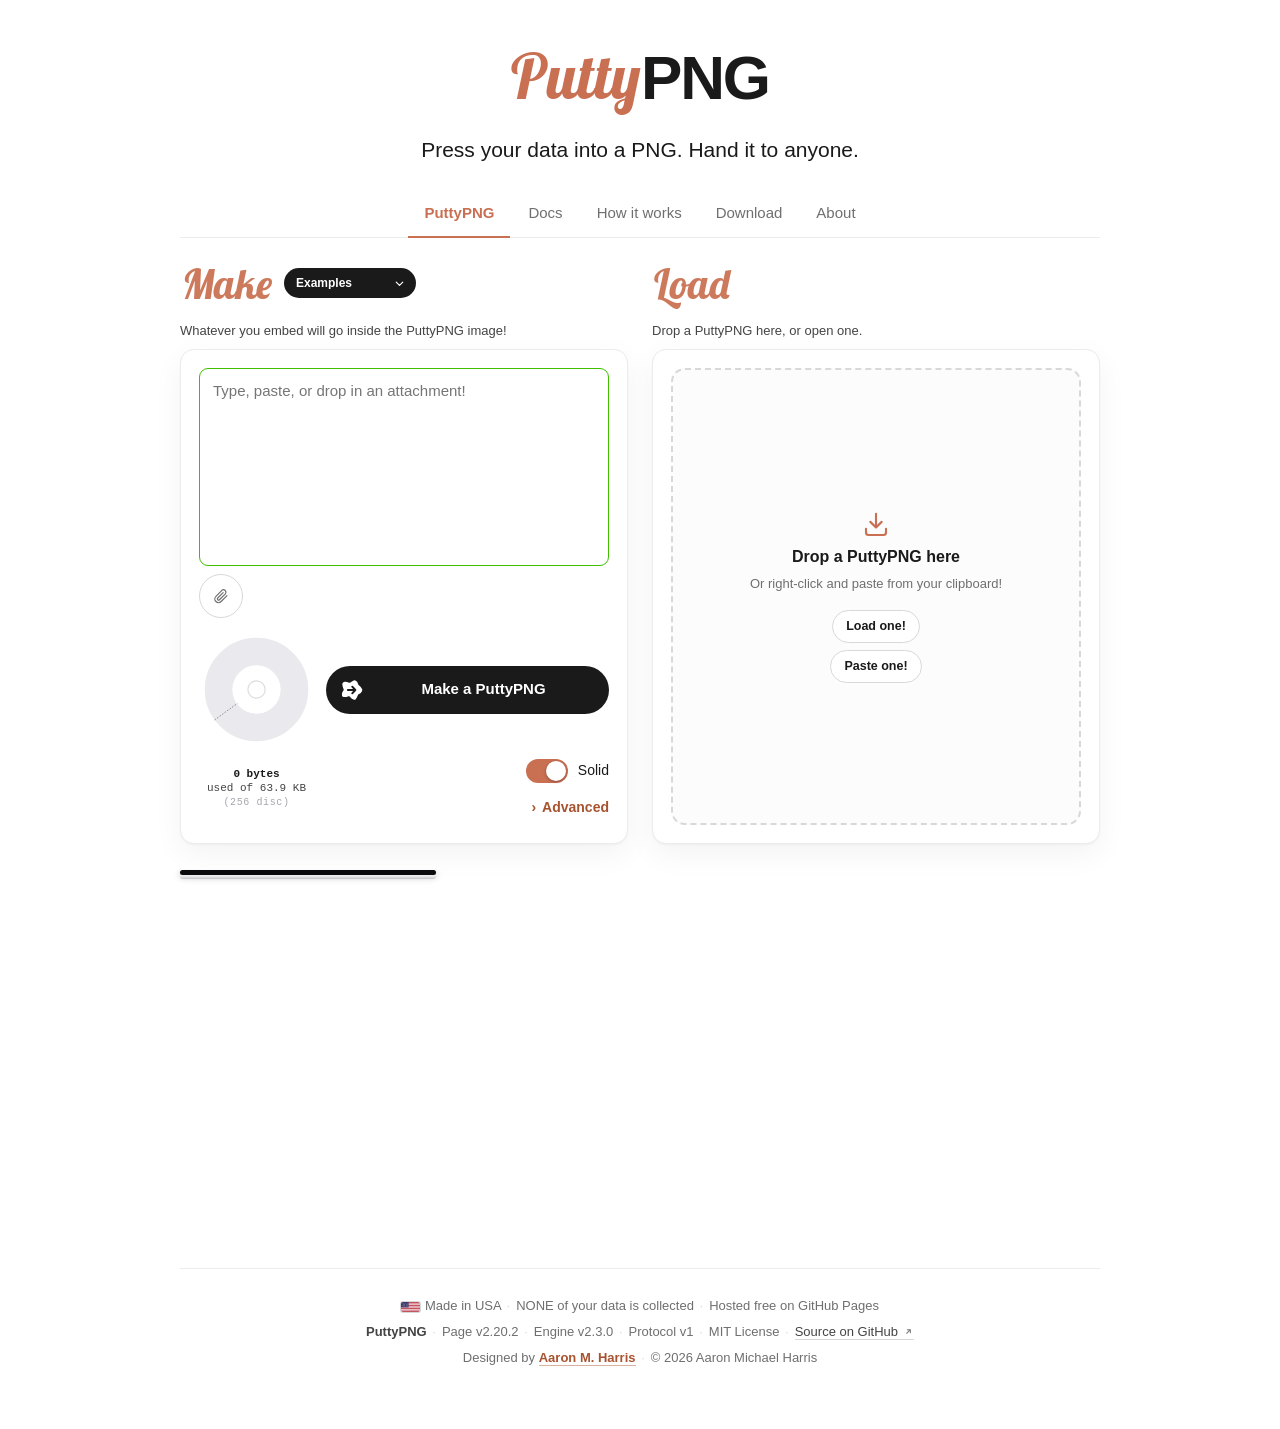
==== commit 6ceba462: "v2.20.2 - the slide to made now runs on phones - clipped the show so pages never grow wider - fixed " ====
--- a/index.html
+++ b/index.html
@@ -1171,7 +1171,7 @@
       </div>
       <div class="line">
         <b>PuttyPNG</b>
-        <span class="sep" aria-hidden="true">&middot;</span><span>Page v2.20.1</span>
+        <span class="sep" aria-hidden="true">&middot;</span><span>Page v2.20.2</span>
         <span class="sep" aria-hidden="true">&middot;</span><span>Engine v2.3.0</span>
         <span class="sep" aria-hidden="true">&middot;</span><span>Protocol v1</span>
         <span class="sep" aria-hidden="true">&middot;</span><span>MIT License</span>
--- a/styles.css
+++ b/styles.css
@@ -2574,6 +2574,18 @@
   -webkit-backdrop-filter: blur(2px); backdrop-filter: blur(2px);
 }
 .interlude[hidden] { display: none; }
+
+/* NOTHING IN THE SHOW CAN MAKE THE PAGE WIDER THAN THE SCREEN.
+   At its end the light bursts to over twice its size while its flares turn,
+   and a turning square is wider than itself: on a 384px phone the page grew
+   to 435px. A phone lets a page grow like that, so the screen could pan
+   sideways as the flash went off, and the slide to Made was refused outright,
+   because a view transition will not run between two pages of different
+   widths and the show's page was wider than Made's.
+   clip AND NOT hidden. hidden makes a scroll container, and clip only cuts,
+   so nothing inside the show is laid out any differently for it. Only the
+   width is cut: what spills above and below changes nothing a slide checks. */
+.interlude { overflow-x: clip; }
 
 .il-card {
   position: relative; width: min(420px, 100%); padding: 22px 20px 16px;
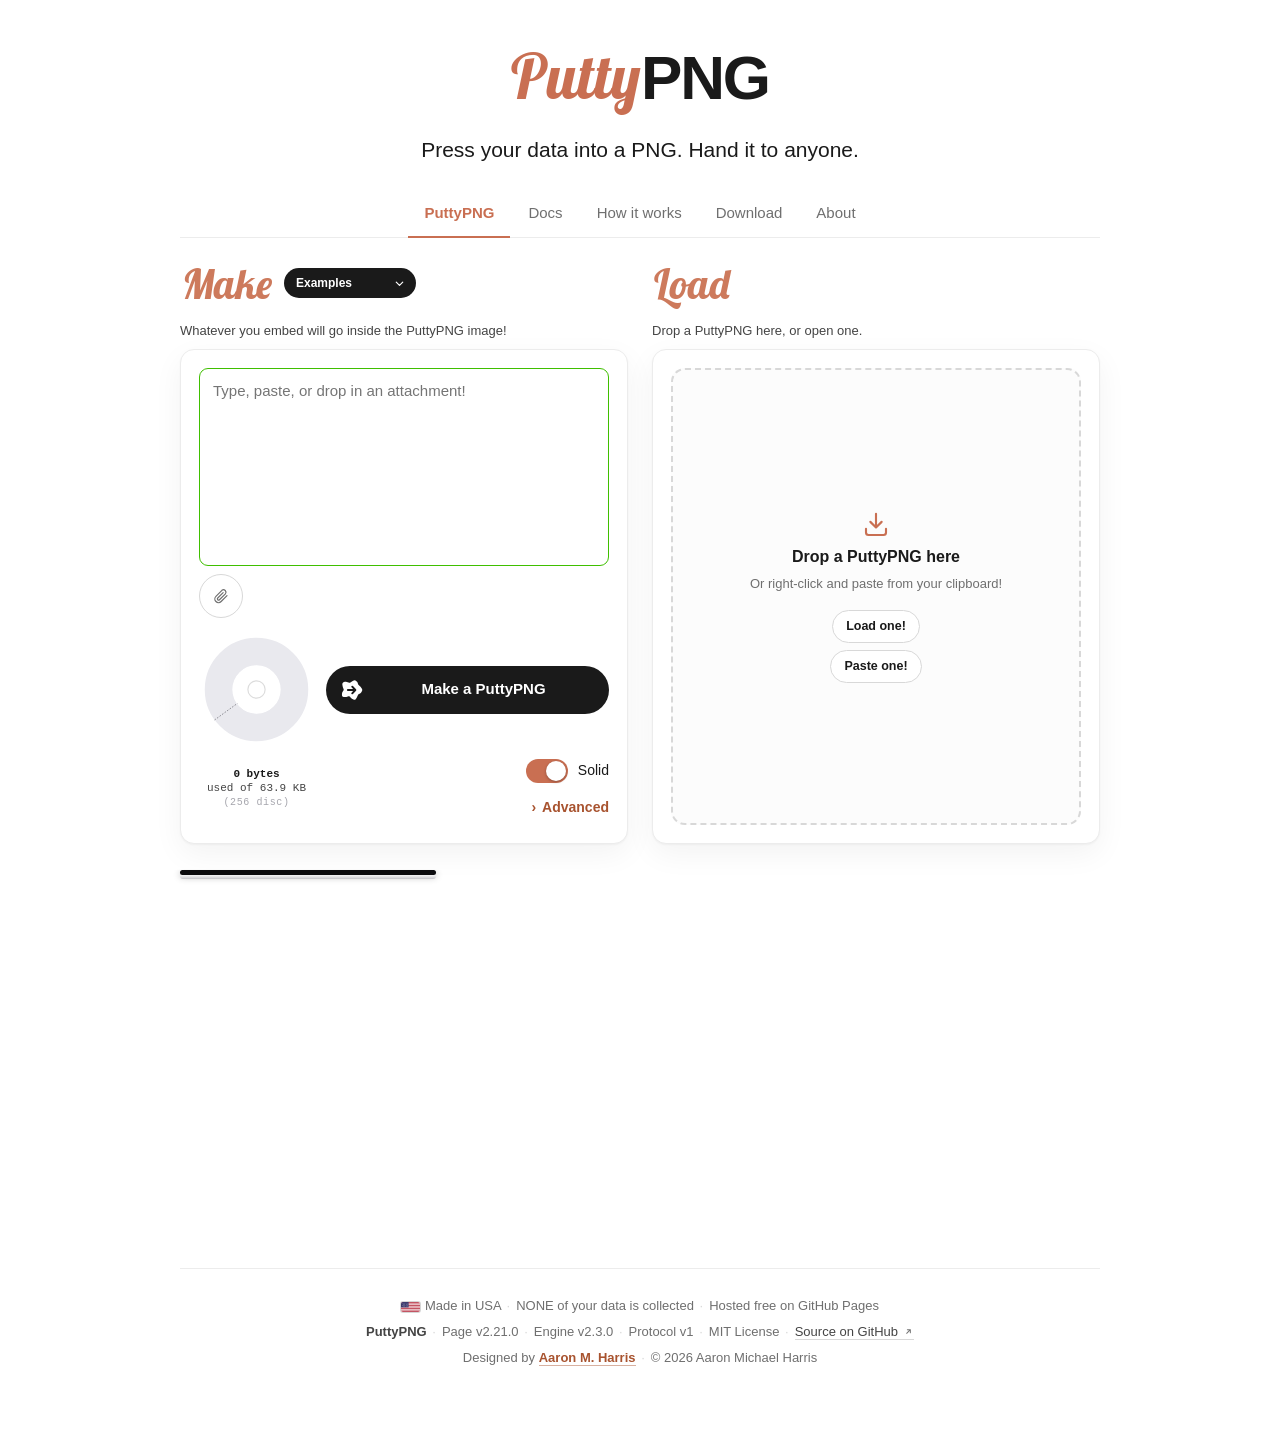
==== commit a5d42c08: "v2.21.0 - the show breaks apart the make box as you saw it - broke big views into words, then whole " ====
--- a/index.html
+++ b/index.html
@@ -1126,6 +1126,11 @@
             <div class="il-stage" id="ilStage" aria-hidden="true">
               <div class="il-core" id="ilCore"></div>
               <div class="il-flare" id="ilFlare"></div>
+              <!-- THE COPY OF THE MAKE BOX. Built from what was in view when the
+                   button was pressed, at the box's own size and scaled to fit,
+                   and emptied again when the show comes down. On a phone the
+                   slide carries the real box into it. -->
+              <div class="il-box" id="ilBox"></div>
             </div>
             <!-- THE SWITCH TURNS OFF THE SCREEN THE SWITCH IS ON, so it is not
                  the only one: the same preference is a switch in Advanced,
@@ -1171,7 +1176,7 @@
       </div>
       <div class="line">
         <b>PuttyPNG</b>
-        <span class="sep" aria-hidden="true">&middot;</span><span>Page v2.20.2</span>
+        <span class="sep" aria-hidden="true">&middot;</span><span>Page v2.21.0</span>
         <span class="sep" aria-hidden="true">&middot;</span><span>Engine v2.3.0</span>
         <span class="sep" aria-hidden="true">&middot;</span><span>Protocol v1</span>
         <span class="sep" aria-hidden="true">&middot;</span><span>MIT License</span>
--- a/styles.css
+++ b/styles.css
@@ -2197,8 +2197,18 @@
 html.vt-slide #boardGrid { view-transition-name: board; }
 html.vt-slide #foot { view-transition-name: foot; }
 
+/* THE MAKE BOX IS CARRIED INTO ITS COPY. On the slide to the show, the box is
+   named in the picture of the old screen and its copy in the picture of the new
+   one, so the browser moves and shrinks the one into the place of the other
+   while the screens slide. The data-view on each side is what keeps the name on
+   one of them at a time. vt-carry is put on for that slide alone, because a
+   box named on any other slide would stand still and fade as its screen left. */
+html.vt-carry .board[data-view="make"] #makeBox,
+html.vt-carry .board[data-view="making"] #ilBox { view-transition-name: box; }
+
 ::view-transition-group(board),
-::view-transition-group(foot) {
+::view-transition-group(foot),
+::view-transition-group(box) {
   animation-duration: var(--slide, 500ms);
   animation-timing-function: cubic-bezier(.65, 0, .35, 1);
 }
@@ -2758,17 +2768,38 @@
   transform: translate(-50%, -50%) translateX(var(--r)) rotate(var(--a-undo));
 }
 
-/* The letters, which read as what was typed before they break up. */
-.il-ch {
-  font: 700 var(--glyph, 15px)/1 ui-monospace, Consolas, monospace;
-  color: var(--ink); white-space: pre;
-}
-/* The mark an attachment brings, in place of the letters it does not have. */
-.il-mark { color: var(--clay-deep); display: grid; }
-.il-mark svg { width: 30px; height: 30px; }
-
-/* The letters set off on their own stagger the moment the show starts. */
-.il-ch-orbit { animation: il-swirl var(--ms, 3000ms) cubic-bezier(.5, .03, .64, 1) var(--d) both; }
+/* ---- The copy of the Make box ------------------------------------------- */
+
+/* THE BOX AS IT WAS SEEN. scripts.js gives it the box's own size and edge, read
+   off the page when the button was pressed, and scales it to fit the stage, so
+   every piece inside it sits where it sat and no line breaks again. It is
+   centred on the light: a piece that falls to the middle of the box falls into
+   the light.
+   IT CLIPS WHILE IT WAITS, AND LETS GO WHEN THE SHOW STARTS. A line half out of
+   the box's window was cut in half there and is cut in half here, and a piece
+   that has broken away must not be cut off at an edge that has faded out. */
+.il-box {
+  position: absolute; left: 50%; top: 50%; box-sizing: border-box;
+  transform-origin: 50% 50%;
+  animation: il-box-out 420ms ease-out both;
+}
+.il-stage.hold .il-box { overflow: hidden; }
+
+/* The card an attached file sits on, copied at its place in the box. */
+.il-card-copy {
+  position: absolute; box-sizing: border-box;
+  animation: il-box-out 420ms ease-out both;
+}
+
+/* EVERY PIECE IS WRITTEN IN THE LOOK IT HAD. Its font, size, weight and colour
+   come from the piece of page it was measured from, and its box is the box it
+   filled, so the words stay put. */
+.il-ch { font: inherit; color: var(--ink); white-space: pre; text-align: left; }
+/* A mark brings the tile it sat on, and its drawing is the page's own. */
+.il-mark { display: grid; place-items: center; }
+
+/* The pieces set off on their own stagger the moment the show starts. */
+.il-ch-orbit, .il-mark-orbit { animation: il-swirl var(--ms, 3000ms) cubic-bezier(.5, .03, .64, 1) var(--d) both; }
 .il-ch, .il-mark { animation: il-inward var(--ms, 3000ms) cubic-bezier(.5, .03, .64, 1) var(--d) both; }
 
 /* A block of the disc. It arrives, it waits, and it is taken with the rest.
@@ -2820,6 +2851,10 @@
   to { transform: translate(-50%, -50%) translateX(var(--r)) rotate(var(--a-undo)) scale(1); opacity: 1; }
 }
 @keyframes il-throb { from { transform: scale(1); } to { transform: scale(1.16); } }
+/* The box's edge and paper go, and what was written on them is left to fall. */
+@keyframes il-box-out {
+  to { border-color: transparent; background-color: transparent; box-shadow: none; }
+}
 /* A WHOLE TURN, AND NOTHING SHORT OF ONE. 360 degrees is where it started, which
    is the point: the disc the show swallows is back in the real disc's colours. */
 @keyframes il-hue { from { filter: hue-rotate(0deg); } to { filter: hue-rotate(360deg); } }
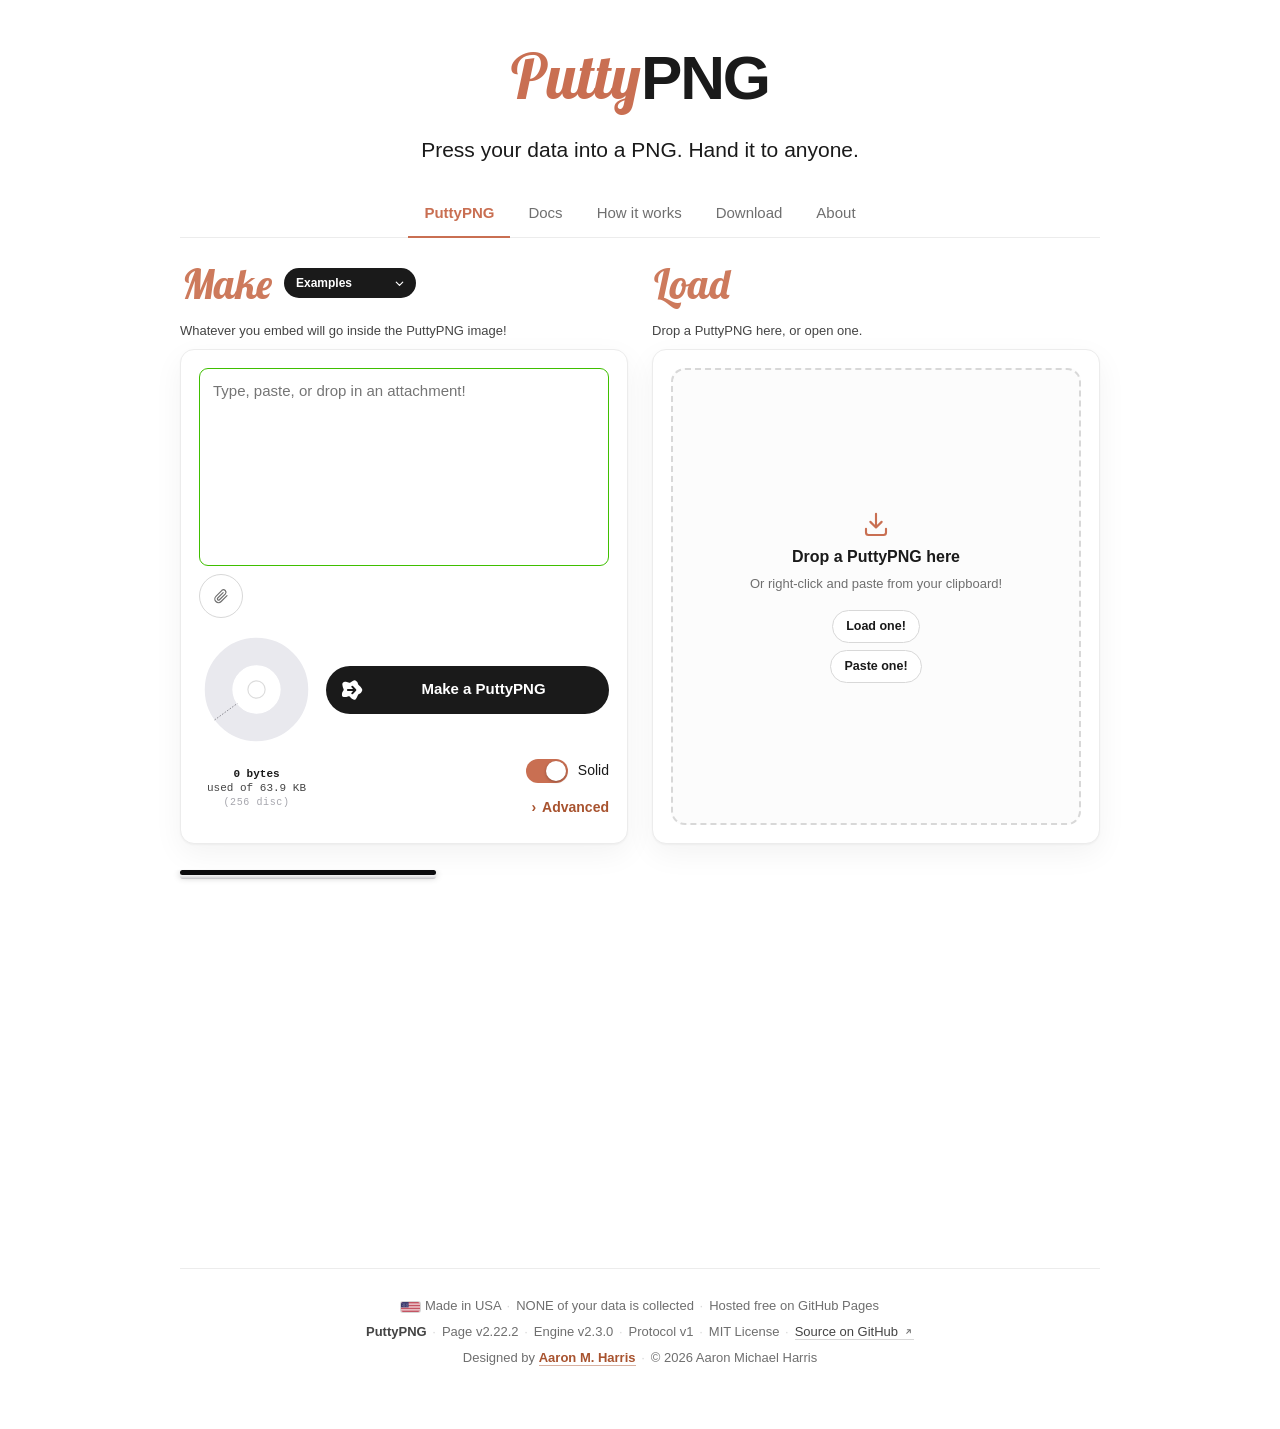
==== commit 4b2f555e: "v2.22.2 - the desktop box rises into a soft light in the dim - carried the make box into the desktop" ====
--- a/index.html
+++ b/index.html
@@ -1128,8 +1128,8 @@
               <div class="il-flare" id="ilFlare"></div>
               <!-- THE COPY OF THE MAKE BOX. Built from what was in view when the
                    button was pressed, at the box's own size and scaled to fit,
-                   and emptied again when the show comes down. On a phone the
-                   slide carries the real box into it. -->
+                   and emptied again when the show comes down. The change that
+                   brings the show up carries the real box into it. -->
               <div class="il-box" id="ilBox"></div>
             </div>
             <!-- THE SWITCH TURNS OFF THE SCREEN THE SWITCH IS ON, so it is not
@@ -1176,7 +1176,7 @@
       </div>
       <div class="line">
         <b>PuttyPNG</b>
-        <span class="sep" aria-hidden="true">&middot;</span><span>Page v2.21.0</span>
+        <span class="sep" aria-hidden="true">&middot;</span><span>Page v2.22.2</span>
         <span class="sep" aria-hidden="true">&middot;</span><span>Engine v2.3.0</span>
         <span class="sep" aria-hidden="true">&middot;</span><span>Protocol v1</span>
         <span class="sep" aria-hidden="true">&middot;</span><span>MIT License</span>
--- a/styles.css
+++ b/styles.css
@@ -2197,12 +2197,13 @@
 html.vt-slide #boardGrid { view-transition-name: board; }
 html.vt-slide #foot { view-transition-name: foot; }
 
-/* THE MAKE BOX IS CARRIED INTO ITS COPY. On the slide to the show, the box is
-   named in the picture of the old screen and its copy in the picture of the new
-   one, so the browser moves and shrinks the one into the place of the other
-   while the screens slide. The data-view on each side is what keeps the name on
-   one of them at a time. vt-carry is put on for that slide alone, because a
-   box named on any other slide would stand still and fade as its screen left. */
+/* THE MAKE BOX IS CARRIED INTO ITS COPY. On the way to the show, the box is
+   named in the picture before the change and its copy in the picture after it,
+   so the browser moves the one into the place of the other: across the slide on
+   a phone, and up into the middle of the dim on a desktop. The data-view on each
+   side is what keeps the name on one of them at a time. vt-carry is put on for
+   that change alone, because a box named on any other would stand still and
+   fade while the page round it moved. */
 html.vt-carry .board[data-view="make"] #makeBox,
 html.vt-carry .board[data-view="making"] #ilBox { view-transition-name: box; }
 
@@ -2224,6 +2225,18 @@
 
 @keyframes vt-slide-out { from { transform: none; } to { transform: translateX(-100vw); } }
 @keyframes vt-slide-in { from { transform: translateX(100vw); } to { transform: none; } }
+
+/* A DESKTOP FADES AS THE SHOW COMES AND GOES. Nothing is renamed: the browser
+   fades the whole page from its picture before the change to its picture after,
+   so the dim gathers round the show as the box rises into it, and clears away
+   again at the end. vt-fade holds the fade to the slide's length and curve, so
+   the box and the dim arrive together, and the fade between pages that
+   @view-transition gives the whole site keeps its own. */
+html.vt-fade::view-transition-old(root),
+html.vt-fade::view-transition-new(root) {
+  animation-duration: var(--slide, 500ms);
+  animation-timing-function: cubic-bezier(.65, 0, .35, 1);
+}
 
 /* Cards / sections */
 .muted { color: var(--muted); }
@@ -2571,8 +2584,15 @@
 
    THIS IS THE DESKTOP'S HALF. A desktop shows every region of the board at
    once and has no screen to slide to, so the show stands over the board with
-   the page dimmed behind it, the way the peek panel and the title editor do. A
-   phone makes the same element a region of the board instead: Section 7.
+   the page dimmed behind it. A phone makes the same element a region of the
+   board instead: Section 7.
+
+   IT FLOATS, AND NOTHING FRAMES IT. The dim clears to paper in the middle, and
+   the show stands in that light with no card round it. The Make box rises into
+   the light at its own size, and a card's edge would be one more box for it to
+   be put inside. The words and the disc are drawn for paper, so the middle is
+   paper. The light is the shape of the column it lights: a rectangle with
+   round corners, whose edge fades into the dim rather than stopping at a line.
 
    AN AUTHOR'S display BEATS THE hidden ATTRIBUTE, so the pair below is not
    optional. Without it the show is drawn over an untouched board while its
@@ -2580,7 +2600,8 @@
    -------------------------------------------------------------------------- */
 .interlude {
   display: grid; place-items: center; position: fixed; inset: 0; z-index: 60;
-  padding: 20px; background: rgba(26, 26, 26, .6);
+  padding: 20px;
+  background: rgba(26, 26, 26, .6);
   -webkit-backdrop-filter: blur(2px); backdrop-filter: blur(2px);
 }
 .interlude[hidden] { display: none; }
@@ -2598,9 +2619,19 @@
 .interlude { overflow-x: clip; }
 
 .il-card {
-  position: relative; width: min(420px, 100%); padding: 22px 20px 16px;
-  background: var(--paper); border: 1px solid var(--line-strong);
-  border-radius: 16px; box-shadow: var(--shadow-lift); text-align: center;
+  position: relative; width: min(480px, 100%); padding: 22px 20px 16px;
+  text-align: center;
+}
+/* THE LIGHT THE SHOW STANDS IN. It is drawn from the column's own box, so it
+   grows and shrinks with the show and a short window never leaves the heading
+   in the dim. The blur is what softens the edge: the paper gives way to the
+   dim across the blur's width instead of at a border, corners included.
+   z-index -1 puts it under the column's content and over the dim, because the
+   panel is a stacking context of its own. */
+.il-card::before {
+  content: ""; position: absolute; inset: -28px -44px; z-index: -1;
+  border-radius: 64px; background: var(--paper); pointer-events: none;
+  filter: blur(6px);
 }
 /* The heading is the board's own heading rule, in Section 4, with its focus
    pair. Nothing about how it looks is written here. */
@@ -2634,9 +2665,13 @@
 }
 
 /* WHERE THE SPRITES LIVE. A square, because the show is a circle of letters
-   falling into the middle of it, and the middle is read from this box. */
+   falling into the middle of it, and the middle is read from this box.
+   A DESKTOP'S STAGE IS AS WIDE AS ITS MAKE BOX, so the box lands in the light at
+   the size it was and not shrunk into it. The height of the window caps it,
+   less the room the heading and the switch take, so a short window still shows
+   the whole show. */
 .il-stage {
-  position: relative; width: min(300px, 100%); aspect-ratio: 1 / 1;
+  position: relative; width: min(440px, 100%, calc(100vh - 240px)); aspect-ratio: 1 / 1;
   margin: 14px auto 4px;
   animation: il-hue var(--grow, 3000ms) cubic-bezier(.45, 0, .55, 1) both;
 
@@ -2902,8 +2937,12 @@
      as well, and the screen would open on its own Skip button. */
   .il-card {
     display: flex; flex-direction: column; align-items: center;
-    border: 0; box-shadow: none; background: none; padding: 8px 0 0;
+    width: min(420px, 100%); padding: 8px 0 0;
   }
+  /* A phone's show is a screen on paper already, with no dim to clear. */
+  .il-card::before { content: none; }
+  /* A phone's stage is the width of its screen's column, not of a desktop's box. */
+  .il-stage { width: min(300px, 100%); }
 
   /* THE CROSS BECOMES A BUTTON WITH A WORD IN IT. A mark in a corner is a
      mouse's target: a thumb wants the word, and the foot of the screen is
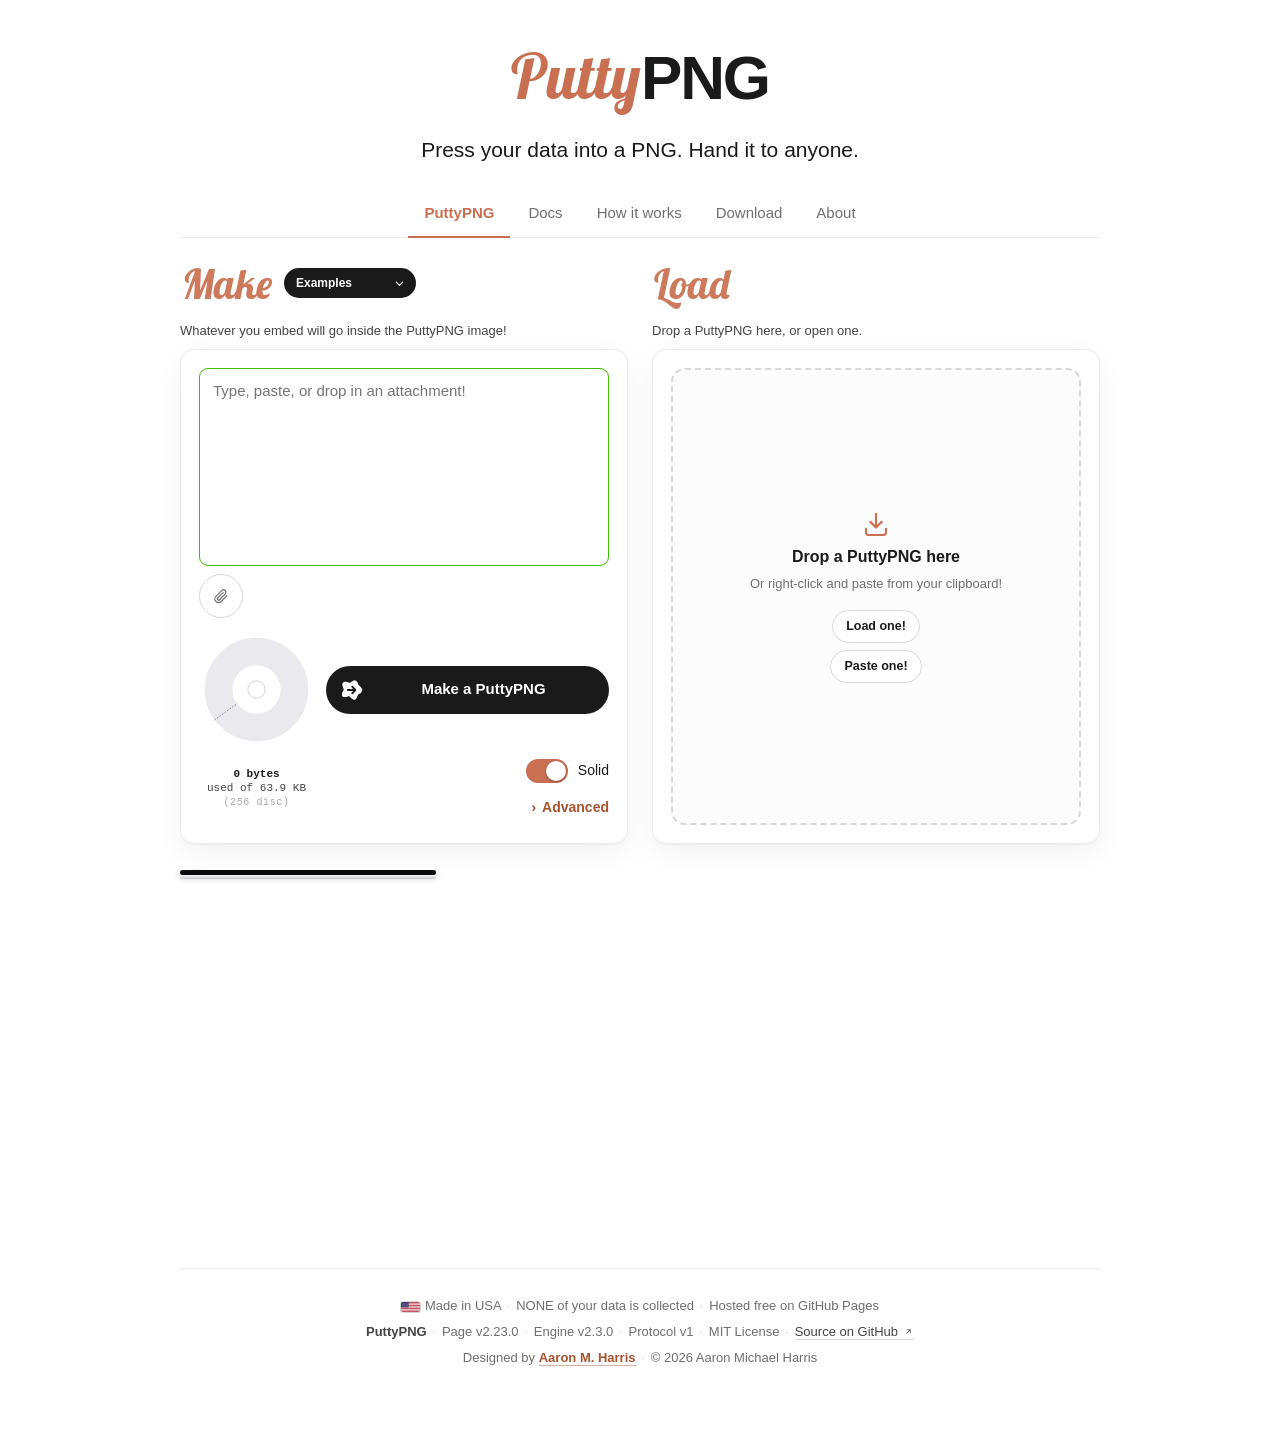
==== commit efe662b5: "v2.23.0 - named example discs and a shorter show after the first - cut the examples to Tom Sawyer an" ====
--- a/index.html
+++ b/index.html
@@ -117,12 +117,12 @@
                rather than in the reading below, because the reading is
                rewritten on every change of state and a control living in it
                disappeared the moment it was used.
-               TWO ROWS, NOT FIVE. A person choosing between five named
-               titles is reading a list of books; a person who wants to see the
-               thing work wants words or a file. The board picks one of that
-               kind at random, and the slot then says which one it gave them.
+               TWO ROWS, A KIND EACH. A person who wants to see the thing work
+               wants words or a file, not a list of titles to read first. The
+               board gives an example of that kind, and the slot then says which
+               one it gave them.
                THE ROWS ARE WRITTEN HERE, NOT BUILT FROM examples.js. That
-               file is 600KB and is not fetched until somebody picks, so the
+               file is 440KB and is not fetched until somebody picks, so the
                list has to exist before it. The gate checks that each row's
                kind is one the file really holds.
                NO SIZE WORD. Every example makes a picture under 512px, which
@@ -1176,7 +1176,7 @@
       </div>
       <div class="line">
         <b>PuttyPNG</b>
-        <span class="sep" aria-hidden="true">&middot;</span><span>Page v2.22.2</span>
+        <span class="sep" aria-hidden="true">&middot;</span><span>Page v2.23.0</span>
         <span class="sep" aria-hidden="true">&middot;</span><span>Engine v2.3.0</span>
         <span class="sep" aria-hidden="true">&middot;</span><span>Protocol v1</span>
         <span class="sep" aria-hidden="true">&middot;</span><span>MIT License</span>
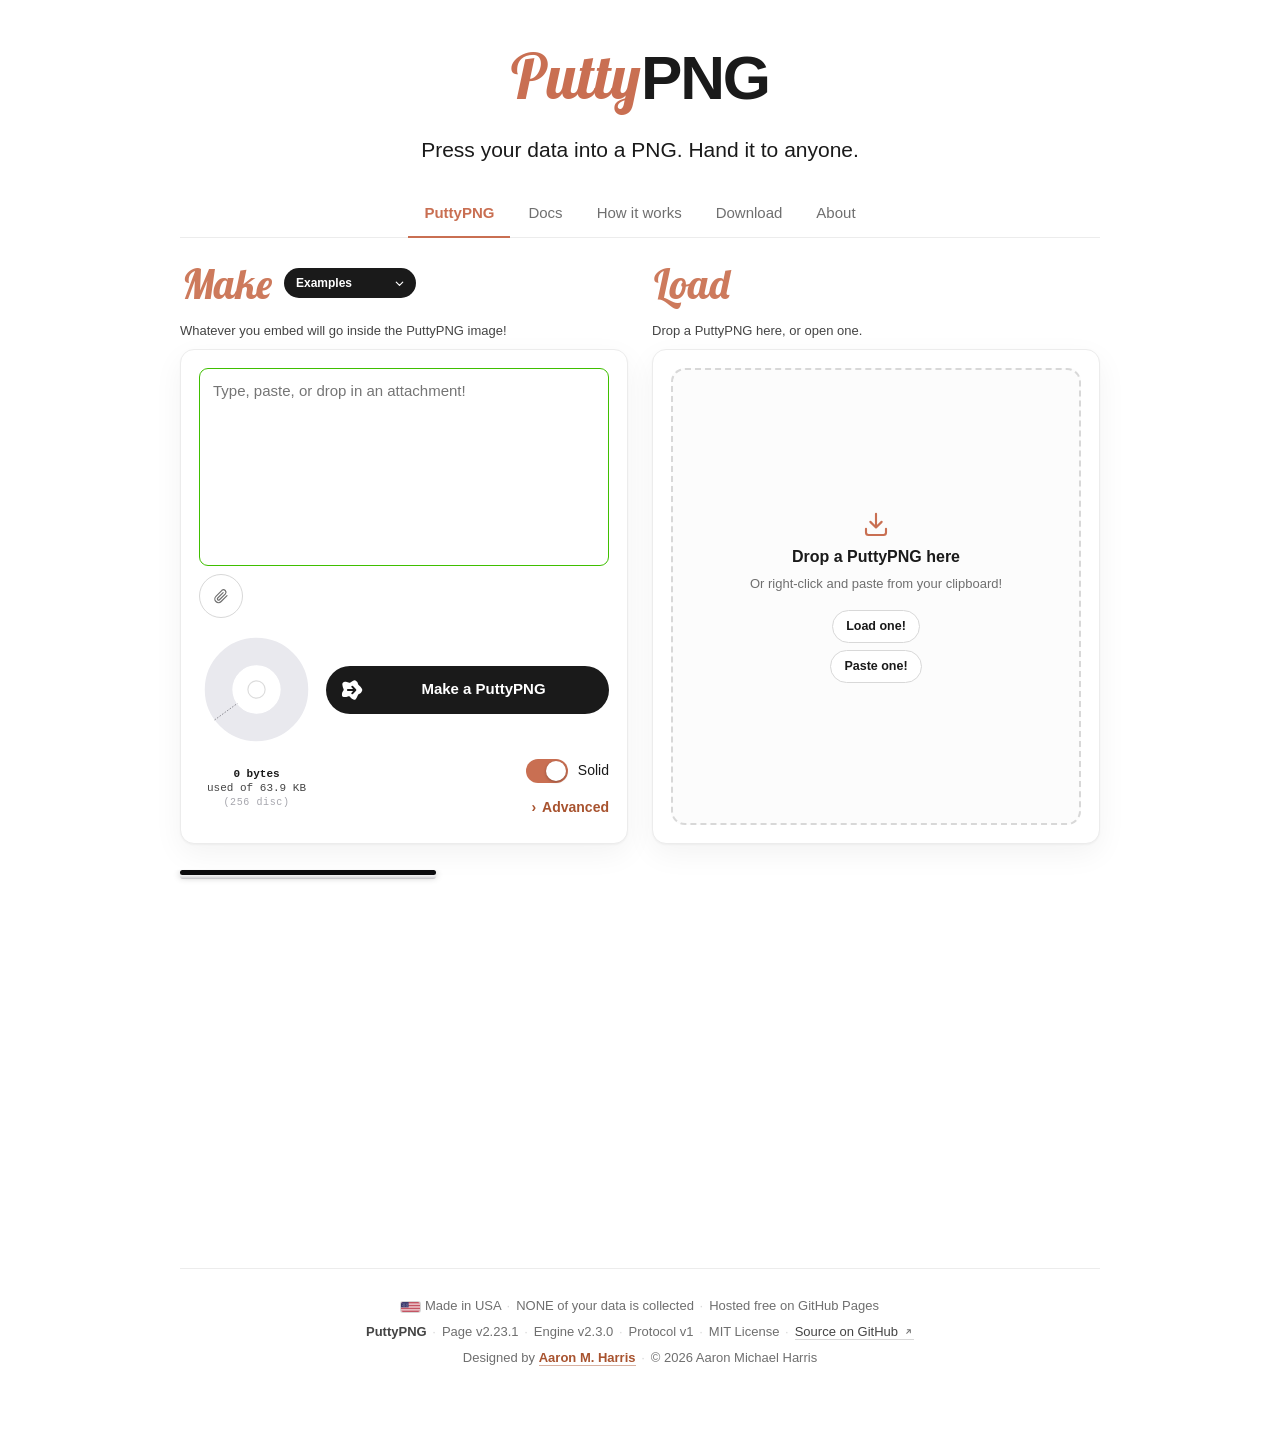
==== commit 4ff90478: "v2.23.1 - a Telegram note, a skip pill, and a click to skip - added a bold Telegram note to every di" ====
--- a/index.html
+++ b/index.html
@@ -1038,19 +1038,32 @@
                A desktop never shows any of it. It says what the deck, the tip
                beside the disc and the bin already say there, and saying it
                twice in one region is how two designs start. -->
-          <!-- THE NOTICE FOLLOWS THE PRESS THAT CAUSED IT. It is not on screen
+          <!-- THE DESKTOP'S NOTES, IN ONE BOX UNDER THE DISC. A phone has no room
+               for a bubble of its own, so placeNotes() moves both of these into
+               the sign off below, where they read as addenda to the instruction
+               they qualify. They are moved, never copied, and a pair or more is
+               numbered wherever they are.
+               THE NOTICE FOLLOWS THE PRESS THAT CAUSED IT. It is not on screen
                when the board loads, and it goes the moment the switch goes back
                to Solid. A warning that outlives its cause is noise.
-               THIS IS WHERE A DESKTOP KEEPS IT, under the disc in the deck row.
-               A phone has no room for a bubble of its own, so placeTransNote()
-               moves it into the sign off below, where it reads as an addendum
-               to the instruction it qualifies. It is moved, never copied. -->
-          <div class="transnote" id="transNote" hidden>
-            <svg viewBox="0 0 24 24" width="15" height="15" aria-hidden="true">
-              <path d="M12 4.5 21 20H3z M12 10v4 M12 16.6v.2" fill="none" stroke="currentColor"
-                    stroke-width="1.7" stroke-linecap="round" stroke-linejoin="round"/>
-            </svg>
-            <span><b>Note<span class="nno"></span>:</b> Some messaging platforms do not accept transparent PuttyPNGs. Test it first!</span>
+               THE TELEGRAM NOTE IS ABOUT SENDING ANY PICTURE, so it is there
+               whenever a disc is, and it is bold from end to end: a chat app
+               that compresses the picture loses what is inside it. -->
+          <div class="decknotes" id="deckNotes" hidden>
+            <div class="transnote" id="transNote" hidden>
+              <svg viewBox="0 0 24 24" width="15" height="15" aria-hidden="true">
+                <path d="M12 4.5 21 20H3z M12 10v4 M12 16.6v.2" fill="none" stroke="currentColor"
+                      stroke-width="1.7" stroke-linecap="round" stroke-linejoin="round"/>
+              </svg>
+              <span><b>Note<span class="nno"></span>:</b> Some messaging platforms do not accept transparent PuttyPNGs. Test it first!</span>
+            </div>
+            <div class="transnote" id="tgNote" hidden>
+              <svg viewBox="0 0 24 24" width="15" height="15" aria-hidden="true">
+                <path d="M12 4.5 21 20H3z M12 10v4 M12 16.6v.2" fill="none" stroke="currentColor"
+                      stroke-width="1.7" stroke-linecap="round" stroke-linejoin="round"/>
+              </svg>
+              <span><b>Note<span class="nno"></span>: When possible, send it as a "Full document" in Telegram so the image's information doesn't get compressed!</b></span>
+            </div>
           </div>
 
           <!-- THE SIGN OFF, WHICH IS WHAT TO DO NEXT AND ANY WARNING ABOUT IT.
@@ -1063,7 +1076,8 @@
             <b><span class="ic" id="sendItMark" aria-hidden="true"></span>Now, send it!</b>
             <span>Click the download or copy button above and send it off to someone!</span>
             <div class="notes" id="sendNotes">
-              <!-- #transNote is moved in here on a phone, ahead of this one.
+              <!-- #transNote is moved in here on a phone, ahead of this one, and
+                   #tgNote after it.
                    THIS NOTE IS ABOUT THE FINISHED PICTURE, so it is measured
                    from the picture in the tray. The warning under the Make
                    button is about a picture that does not exist yet and can
@@ -1107,10 +1121,10 @@
              none of them and a show that has run leaves nothing behind. -->
         <div class="interlude" id="interlude" hidden>
           <div class="il-card">
-            <!-- ONE WAY OUT, READ TWO WAYS. A phone has the room for the word
-                 beside the mark. A desktop keeps the mark alone in the corner,
-                 in red, which is how its other modals close. Two buttons would
-                 be two things doing one job. -->
+            <!-- ONE WAY OUT: A PILL WITH A MARK AND A WORD, at the foot of the
+                 show on both shapes. A desktop can also press the dim round
+                 the show, which is the same skip. Two buttons would be two
+                 things doing one job. -->
             <button type="button" class="il-x" id="ilSkip" aria-label="Skip the animation">
               <svg viewBox="0 0 24 24" width="15" height="15" aria-hidden="true">
                 <path d="M7.5 7.5l9 9M16.5 7.5l-9 9" fill="none" stroke="currentColor"
@@ -1176,7 +1190,7 @@
       </div>
       <div class="line">
         <b>PuttyPNG</b>
-        <span class="sep" aria-hidden="true">&middot;</span><span>Page v2.23.0</span>
+        <span class="sep" aria-hidden="true">&middot;</span><span>Page v2.23.1</span>
         <span class="sep" aria-hidden="true">&middot;</span><span>Engine v2.3.0</span>
         <span class="sep" aria-hidden="true">&middot;</span><span>Protocol v1</span>
         <span class="sep" aria-hidden="true">&middot;</span><span>MIT License</span>
--- a/styles.css
+++ b/styles.css
@@ -1113,7 +1113,7 @@
    its right edge up with the invitation above it. Stretched, the bin would
    sit against the far edge of the board. */
 .deckrow > .cdtip { grid-area: tip; justify-self: start; }
-.deckrow > .transnote { grid-area: note; }
+.deckrow > .decknotes { grid-area: note; }
 
 .tray {
   position: relative; flex: none;
@@ -2292,6 +2292,18 @@
    it has to be said here or the notice never goes away. */
 .transnote[hidden] { display: none; }
 
+/* A DESKTOP'S NOTES SHARE ONE BOX, and a note inside it is a line rather than a
+   box of its own, the way the sign off holds them on a phone. On its own the
+   see-thru notice looks as it always did. Wider than one notice, because the
+   Telegram note is a long sentence and three lines of it read better than
+   five. */
+.decknotes {
+  display: grid; gap: 6px; width: min(420px, 100%); padding: 8px 10px;
+  border: 1px solid #e8dcae; border-radius: var(--radius-sm); background: #fffaec;
+}
+.decknotes[hidden] { display: none; }
+.decknotes .transnote { width: auto; padding: 0; border: 0; background: none; }
+
 /* THE NOTICE GOES UNDER THE TIP AND THE BIN, NOT ON TOP OF THEM.
    A wide screen puts the tip beside the disc, so the band under the disc holds
    the bin and then the notice, and none of them meet. Below 760px there is no
@@ -2618,36 +2630,52 @@
    width is cut: what spills above and below changes nothing a slide checks. */
 .interlude { overflow-x: clip; }
 
+/* THE FOOT IS ONE ROW: Always skip and the Skip pill side by side, under the
+   stage. A grid of a spacer, the two, and a spacer, with everything above
+   spanning all four, so the pill sits beside the switch without adding a row
+   of height to a show that has to fit a short window. */
 .il-card {
   position: relative; width: min(480px, 100%); padding: 22px 20px 16px;
   text-align: center;
-}
+  display: grid; grid-template-columns: 1fr auto auto 1fr;
+  column-gap: 14px; align-items: center;
+}
+.il-card > h2 { grid-row: 1; grid-column: 1 / -1; }
+.il-sub { grid-row: 2; grid-column: 1 / -1; }
+.il-stage { grid-row: 3; grid-column: 1 / -1; }
+.il-always { grid-row: 4; grid-column: 2; }
+.il-x { grid-row: 4; grid-column: 3; }
 /* THE LIGHT THE SHOW STANDS IN. It is drawn from the column's own box, so it
    grows and shrinks with the show and a short window never leaves the heading
    in the dim. The blur is what softens the edge: the paper gives way to the
    dim across the blur's width instead of at a border, corners included.
    z-index -1 puts it under the column's content and over the dim, because the
-   panel is a stacking context of its own. */
+   panel is a stacking context of its own.
+   IT CATCHES A CLICK. A press on the dim skips the show, and the light is part
+   of the show, so a press anywhere in it is a press on the card and not on the
+   dim behind. */
 .il-card::before {
   content: ""; position: absolute; inset: -28px -44px; z-index: -1;
-  border-radius: 64px; background: var(--paper); pointer-events: none;
+  border-radius: 64px; background: var(--paper); pointer-events: auto;
   filter: blur(6px);
 }
 /* The heading is the board's own heading rule, in Section 4, with its focus
    pair. Nothing about how it looks is written here. */
 .il-sub { margin: 5px 0 0; font-size: 14px; color: var(--muted); }
 
-/* THE WAY OUT. A cross in the corner on a desktop, which is how its other
-   modals close, and red because it stops something rather than finishing it.
-   The word beside the mark is for a phone, where there is room for it. */
+/* THE WAY OUT IS A PILL WITH ITS WORD, ON BOTH SHAPES. It was a cross alone in
+   the desktop's corner until v2.23.1, a mouse's target small enough to miss
+   while four seconds of animation run beside it. Red because it stops
+   something rather than finishing it. */
 .il-x {
-  position: absolute; top: 10px; right: 10px; width: 34px; height: 34px;
-  display: grid; place-items: center; gap: 0; padding: 0; cursor: pointer;
-  border: 1px solid var(--line-strong); border-radius: 50%;
+  display: grid; grid-auto-flow: column; place-items: center; gap: 7px;
+  min-height: 44px; padding: 0 18px; margin-top: 12px; cursor: pointer;
+  border: 1px solid var(--line-strong); border-radius: 999px;
   background: var(--paper); color: var(--bad);
+  font-size: 15px; font-weight: 600;
   transition: background .15s, border-color .15s;
 }
-.il-x .say { display: none; }
+.il-x .say { display: inline; }
 /* Once the show's time is up there is nothing left to skip, and the control
    says so rather than taking a press that does nothing. */
 .il-x:disabled { opacity: .4; cursor: default; }
@@ -2910,9 +2938,9 @@
 }
 
 @media (hover: hover) and (pointer: fine) {
-  /* THE CROSS DARKENS AND DOES NOT WASH. It is red already, so a mouse takes
-     it to a deeper red, which is a darker version of itself rather than a
-     colour the control did not have. */
+  /* THE SKIP PILL DARKENS AND DOES NOT WASH. Its mark and word are red already,
+     so a mouse takes them to a deeper red, which is a darker version of itself
+     rather than a colour the control did not have. */
   .il-x:hover { border-color: var(--muted); color: #9e1f1f; }
 }
 
@@ -2931,10 +2959,10 @@
     padding: 0; background: none;
     -webkit-backdrop-filter: none; backdrop-filter: none;
   }
-  /* A COLUMN, SO THE WAY OUT CAN GO LAST. The cross is written first in the
-     markup because that is where a corner mark belongs on a desktop and where a
-     screen reader should meet it. Taken out of its corner it would flow first
-     as well, and the screen would open on its own Skip button. */
+  /* A COLUMN, SO THE WAY OUT CAN GO LAST. The pill is written first in the
+     markup because that is where a screen reader should meet it. A desktop's
+     grid places it in the foot row; a phone's column would flow it first as
+     well, and the screen would open on its own Skip button. */
   .il-card {
     display: flex; flex-direction: column; align-items: center;
     width: min(420px, 100%); padding: 8px 0 0;
@@ -2944,15 +2972,9 @@
   /* A phone's stage is the width of its screen's column, not of a desktop's box. */
   .il-stage { width: min(300px, 100%); }
 
-  /* THE CROSS BECOMES A BUTTON WITH A WORD IN IT. A mark in a corner is a
-     mouse's target: a thumb wants the word, and the foot of the screen is
-     where this screen's own controls already are. */
-  .il-x {
-    order: 5; position: static; width: auto; height: auto; min-height: 44px;
-    grid-auto-flow: column; gap: 7px; padding: 0 18px; margin: 10px auto 0;
-    border-radius: 999px; font-size: 15px; font-weight: 600;
-  }
-  .il-x .say { display: inline; }
+  /* THE PILL GOES UNDER THE SWITCH ON A PHONE, at the foot of the screen, where
+     this screen's own controls already are. */
+  .il-x { order: 5; margin: 10px auto 0; }
 }
 
 /* ==========================================================================
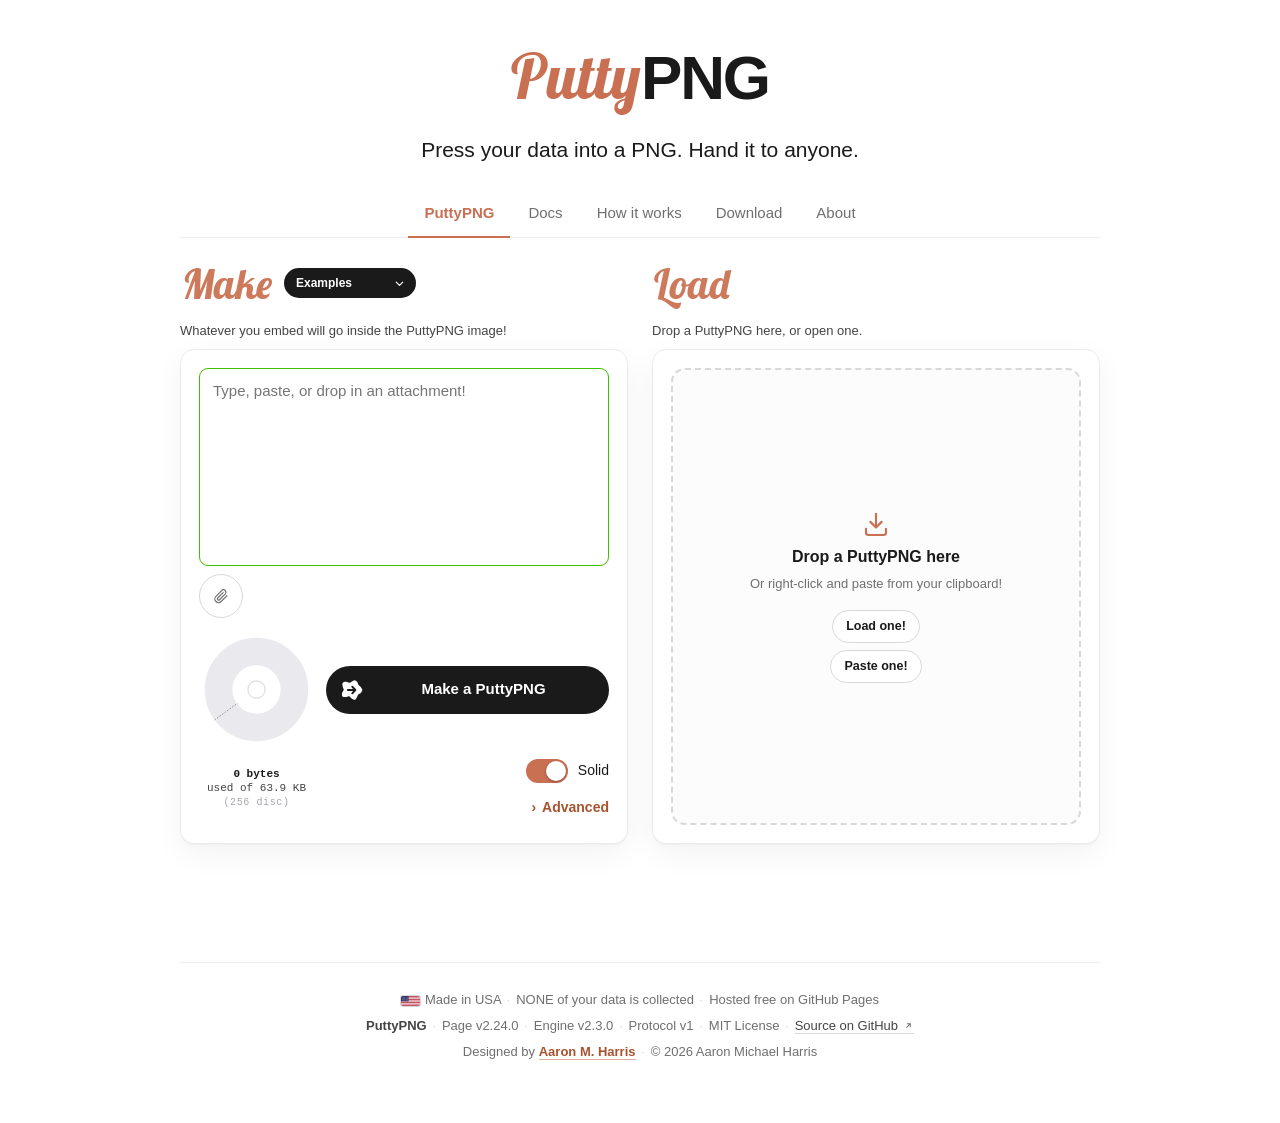
==== commit 93eb2db4: "v2.24.0 - a desktop Made! card stands in Load's place - added an Are you sure? before replacing Made" ====
--- a/index.html
+++ b/index.html
@@ -1,7 +1,7 @@
 <!DOCTYPE html>
 <html lang="en">
 <!--
-  index.html - Make and Load side by side, and the deck the disc comes out of.
+  index.html - Make beside one card: Load, Made! or Loaded!.
 
   One of five pages. The head, masthead, navigation, and footer are the same on
   all of them and are marked SYNC so .devtools/sync-chrome.mjs can prove it.
@@ -88,12 +88,14 @@
 
   <!-- ==========================================================================
        SECTION 4 - THE BOARD
-       Make and Load side by side, and the deck the disc comes out of.
+       Make beside one card: Load, the Made! card the disc comes out into, or
+       Loaded!.
        ========================================================================== -->
     <main class="panel" id="board">
 
-      <!-- Two columns and one deck. Make presses a disc, Load reads one, and
-           the disc that comes out of Make can be dragged straight into Load.
+      <!-- Two cards side by side. Make presses a disc on the left, and the
+           right-hand card is Load, which reads one, or Made!, which holds the
+           disc Make pressed, or Loaded!, which shows what came out of one.
 
            TWO NAMES, TWO ELEMENTS. #board is the page region above, and
            #boardGrid is this grid. The grid needs a name of its own because the
@@ -107,11 +109,12 @@
             <circle cx="12" cy="12" r="2.4" fill="none" stroke="currentColor" stroke-width="1.7"/>
             <path d="M12 1.6v2.2M12 20.2v2.2M1.6 12h2.2M20.2 12h2.2" stroke="currentColor" stroke-width="1.7" stroke-linecap="round"/>
           </svg>
-          <!-- TWO WORDS, ONE HEADING. The desktop shows Make and Load beside each
-               other and never uses the second word. A phone shows one screen at
-               a time, so this heading has to say Made! once a PuttyPNG exists.
-               Both words stay in the markup and CSS chooses, because a word
-               written by JavaScript is a word some crawlers never read. -->
+          <!-- TWO WORDS, ONE HEADING. A phone shows one screen at a time, so this
+               heading has to say Made! once a PuttyPNG exists. A desktop keeps
+               this heading on the Make card and never uses the second word: its
+               Made! is a card of its own on the right, named by the heading
+               there. Both words stay in the markup and CSS chooses, because a
+               word written by JavaScript is a word some crawlers never read. -->
           <h2 id="headMake" tabindex="-1"><span class="w-a">Make</span><span class="w-b">Made!</span></h2>
           <!-- SOMETHING TO TRY WITHOUT TYPING ANYTHING. It sits beside the word
                rather than in the reading below, because the reading is
@@ -172,8 +175,8 @@
                nothing on it must not offer a way to empty it.
                On Made it reads Close and goes back to Make with the words
                still in the box.
-               This is R5's control. It is a phone control: a desktop shows
-               every region at once, so it has no screen to close.
+               This is R5's control. It is a phone control: a desktop closes
+               its Made! and Loaded! cards with the red cross on the card.
                Its label and its mark are written by paintCorner(). -->
           <button type="button" class="corner" id="cornerBtn" hidden></button>
           <!-- THE MAKE READING. It is not a live region. It changes on every
@@ -189,11 +192,17 @@
             <path d="M12 2.5v11M8 10l4 4 4-4" fill="none" stroke="currentColor" stroke-width="1.7" stroke-linecap="round" stroke-linejoin="round"/>
             <path d="M3.2 16v3.3a1.5 1.5 0 0 0 1.5 1.5h14.6a1.5 1.5 0 0 0 1.5-1.5V16" fill="none" stroke="currentColor" stroke-width="1.7" stroke-linecap="round"/>
           </svg>
-          <h2 id="headLoad" tabindex="-1"><span class="w-a">Load</span><span class="w-b">Loaded!</span></h2>
+          <!-- THREE WORDS, ONE HEADING, because the card under it is one of three.
+               A phone shows this heading on its Loaded screen only, and a desktop
+               names whichever card stands in the right-hand cell: Load, Loaded!,
+               or Made!, which a phone names on the Make heading instead. -->
+          <h2 id="headLoad" tabindex="-1"><span class="w-a">Load</span><span class="w-b">Loaded!</span><span class="w-c">Made!</span></h2>
           <!-- THE BOARD'S ONE LIVE REGION. Loading is the thing that happens to
                a person rather than because of them, so it is the one that has
                to speak. The decode spinner below lost its role to this line, so
-               there is one voice in this column and not two. -->
+               there is one voice in this column and not two.
+               A desktop's Made! card stands under this heading too, so this line
+               says what a finished picture holds when that card arrives. -->
           <p class="say" id="loadSay" role="status"><span>Drop a PuttyPNG here, or open one.</span></p>
         </div>
 
@@ -971,98 +980,40 @@
         </div>
           </div>
 
+        <!-- MADE!, THE PICTURE A PRESS MADE. It is the card in the right-hand
+             cell, and Load and Loaded! are the other two cards that cell holds:
+             one of the three is up at a time. A phone shows it as a screen of its
+             own and a desktop shows it where Load was, beside the Make card, so
+             the next picture and the last one stand side by side.
+             THE CROSS THAT CLOSES IT IS BUILT BY scripts.js, the way the Loaded!
+             panel's is, and only a desktop shows it. A phone closes this screen
+             from the corner of its heading. -->
         <div class="deckrow">
-          <!-- THE PICTURE WINDOW. On a desktop this element has no box at all:
-               display:contents takes it out of the box tree, so the tray keeps
-               positioning against the deck row exactly as it did before and
-               the desktop is unmoved.
-               On a phone it becomes R5's window. The slot lip is its top edge,
-               the disc ejects down into it and rests inside it, and the window
-               is what clips the disc while it is still above the lip. -->
+          <!-- THE PICTURE WINDOW. The slot lip is its top edge, the disc ejects
+               down into it and rests inside it, and the window is what clips the
+               disc while it is still above the lip. -->
           <div class="discwin" id="discWin">
-          <div class="tray">
             <div class="lip"></div>
-            <img class="cd" id="cd" alt="Your PuttyPNG. Drag it into Load, or press the bin to throw it away.">
-            <!-- THE TWO OVERLAY BUTTONS ARE NOT DRAWN ON THE PICTURE ANY MORE.
-                 They sat on top of the one thing this screen exists to show.
-                 They stay in the markup because a phone still moves them into
-                 its own row: placeMadeActions() is the only thing that touches
-                 them, and the gate counts one of each. -->
-            <div class="cdtools">
-              <button type="button" id="cdCopy"></button>
-              <button type="button" id="cdSave"></button>
-            </div>
-          </div>
-          <!-- THE THREE THINGS TO DO WITH THE PICTURE, IN THE FRAME WITH IT.
-               Edit, Download and Copy are one row, and what the picture is
-               reads as a slim line under them. Both were outside the window
-               until v2.17.0: the caption was placed against the disc's bottom
-               corner and the two buttons were a row below the frame, which
-               cost the screen a row it needed for the sign off.
-               #madeActs is filled by placeMadeActions() and placeDiscEdit().
-               It is empty in this markup for that reason. -->
-          <div class="discfoot">
-            <div class="madeacts" id="madeActs" hidden></div>
-            <div class="discnote" id="discNote" hidden></div>
-          </div>
-          </div>
-
-          <!-- WHAT TO DO WITH IT, BESIDE THE PICTURE.
-               The deck spans both columns so these four fit next to a disc
-               drawn at its real size. The arrow points at the invitation only.
-               #discEdit is moved in here by placeDiscEdit(), so its place in
-               this markup is where a desktop finds it and nothing more. -->
-          <div class="cdtip">
-            <div class="tiprow">
-              <svg class="arrow" width="26" height="16" viewBox="0 0 26 16" aria-hidden="true">
-                <path d="M1 8h21M17 3l5 5-5 5" fill="none" stroke="currentColor" stroke-width="2" stroke-linecap="round" stroke-linejoin="round"/>
-              </svg>
-              <button type="button" class="say" id="cdTipCopy"></button>
-            </div>
-            <button type="button" class="say" id="cdTipSave"></button>
-            <button type="button" class="disc-edit" id="discEdit" aria-label="Edit title" aria-haspopup="dialog" aria-controls="titleDialog" hidden>
-              <span class="edit-short">Edit</span><span class="edit-full">Edit Title</span>
-            </button>
-            <button type="button" class="bin ghost" id="bin" aria-label="Trash this PuttyPNG">
-              <svg viewBox="0 0 24 24" width="15" height="15" aria-hidden="true">
-                <path d="M4 7h16M9 7V4.5A1.5 1.5 0 0 1 10.5 3h3A1.5 1.5 0 0 1 15 4.5V7M6.5 7l.8 12.1A2 2 0 0 0 9.3 21h5.4a2 2 0 0 0 2-1.9L17.5 7M10 11v6M14 11v6"
-                      fill="none" stroke="currentColor" stroke-width="1.7" stroke-linecap="round" stroke-linejoin="round"/>
-              </svg>
-              ...or trash me!
-            </button>
-          </div>
-
-          <!-- EVERYTHING BELOW IS THE PHONE'S MADE SCREEN, and it is R5's, in
-               this order: what the picture is, the notice if it applies, the two
-               things to do with it, the sign off, then the way back.
-               A desktop never shows any of it. It says what the deck, the tip
-               beside the disc and the bin already say there, and saying it
-               twice in one region is how two designs start. -->
-          <!-- THE DESKTOP'S NOTES, IN ONE BOX UNDER THE DISC. A phone has no room
-               for a bubble of its own, so placeNotes() moves both of these into
-               the sign off below, where they read as addenda to the instruction
-               they qualify. They are moved, never copied, and a pair or more is
-               numbered wherever they are.
-               THE NOTICE FOLLOWS THE PRESS THAT CAUSED IT. It is not on screen
-               when the board loads, and it goes the moment the switch goes back
-               to Solid. A warning that outlives its cause is noise.
-               THE TELEGRAM NOTE IS ABOUT SENDING ANY PICTURE, so it is there
-               whenever a disc is, and it is bold from end to end: a chat app
-               that compresses the picture loses what is inside it. -->
-          <div class="decknotes" id="deckNotes" hidden>
-            <div class="transnote" id="transNote" hidden>
-              <svg viewBox="0 0 24 24" width="15" height="15" aria-hidden="true">
-                <path d="M12 4.5 21 20H3z M12 10v4 M12 16.6v.2" fill="none" stroke="currentColor"
-                      stroke-width="1.7" stroke-linecap="round" stroke-linejoin="round"/>
-              </svg>
-              <span><b>Note<span class="nno"></span>:</b> Some messaging platforms do not accept transparent PuttyPNGs. Test it first!</span>
-            </div>
-            <div class="transnote" id="tgNote" hidden>
-              <svg viewBox="0 0 24 24" width="15" height="15" aria-hidden="true">
-                <path d="M12 4.5 21 20H3z M12 10v4 M12 16.6v.2" fill="none" stroke="currentColor"
-                      stroke-width="1.7" stroke-linecap="round" stroke-linejoin="round"/>
-              </svg>
-              <span><b>Note<span class="nno"></span>: When possible, send it as a "Full document" in Telegram so the image's information doesn't get compressed!</b></span>
+            <img class="cd" id="cd" alt="The PuttyPNG you made. Download it or copy it with the buttons below.">
+            <!-- THE THREE THINGS TO DO WITH THE PICTURE, IN THE FRAME WITH IT.
+                 Edit, Download and Copy are one row, and what the picture is
+                 reads as a slim line under them. The caption was placed against
+                 the disc's bottom corner and the buttons were a row below the
+                 frame until v2.17.0, which cost the screen a row it needed for
+                 the sign off.
+                 ONE OF EACH, IN THE ROW ON BOTH SHAPES. A desktop had a stack of
+                 chips beside the disc until v2.24.0, and a phone moved these three
+                 into this row. Made! is one card on both shapes now, so nothing
+                 moves: the gate counts one of each. -->
+            <div class="discfoot">
+              <div class="madeacts" id="madeActs" hidden>
+                <button type="button" class="disc-edit" id="discEdit" aria-label="Edit title" aria-haspopup="dialog" aria-controls="titleDialog" hidden>
+                  <span class="edit-short">Edit</span><span class="edit-full">Edit Title</span>
+                </button>
+                <button type="button" id="cdSave"></button>
+                <button type="button" id="cdCopy"></button>
+              </div>
+              <div class="discnote" id="discNote" hidden></div>
             </div>
           </div>
 
@@ -1071,18 +1022,30 @@
                buttons in the window above. Every note the picture has earned
                follows, inside this box rather than in a bubble of its own:
                two bubbles in a column read as two things to deal with, and
-               neither of these is a thing to deal with. -->
+               none of these is a thing to deal with. -->
           <div class="signoff" id="sendIt" hidden>
             <b><span class="ic" id="sendItMark" aria-hidden="true"></span>Now, send it!</b>
             <span>Click the download or copy button above and send it off to someone!</span>
+            <!-- THE NOTES STAND IN THE ORDER THEY ARE NUMBERED: the see-thru
+                 notice, the over-512 note, then the Telegram note.
+                 THE NOTICE FOLLOWS THE PRESS THAT CAUSED IT. It is not on screen
+                 when the board loads, and it goes the moment the switch goes back
+                 to Solid. A warning that outlives its cause is noise.
+                 THE OVER-512 NOTE IS ABOUT THE FINISHED PICTURE, so it is measured
+                 from the picture in the window. The warning under the Make button
+                 is about a picture that does not exist yet and can still be made
+                 smaller, which is a different sentence for a different moment.
+                 THE TELEGRAM NOTE IS ABOUT SENDING ANY PICTURE, so it is there
+                 whenever a disc is, and it is bold from end to end: a chat app
+                 that compresses the picture loses what is inside it. -->
             <div class="notes" id="sendNotes">
-              <!-- #transNote is moved in here on a phone, ahead of this one, and
-                   #tgNote after it.
-                   THIS NOTE IS ABOUT THE FINISHED PICTURE, so it is measured
-                   from the picture in the tray. The warning under the Make
-                   button is about a picture that does not exist yet and can
-                   still be made smaller, which is a different sentence for a
-                   different moment. -->
+              <div class="transnote" id="transNote" hidden>
+                <svg viewBox="0 0 24 24" width="15" height="15" aria-hidden="true">
+                  <path d="M12 4.5 21 20H3z M12 10v4 M12 16.6v.2" fill="none" stroke="currentColor"
+                        stroke-width="1.7" stroke-linecap="round" stroke-linejoin="round"/>
+                </svg>
+                <span><b>Note<span class="nno"></span>:</b> Some messaging platforms do not accept transparent PuttyPNGs. Test it first!</span>
+              </div>
               <div class="transnote" id="bigNote" hidden>
                 <svg viewBox="0 0 24 24" width="15" height="15" aria-hidden="true">
                   <path d="M12 4.5 21 20H3z M12 10v4 M12 16.6v.2" fill="none" stroke="currentColor"
@@ -1090,9 +1053,19 @@
                 </svg>
                 <span><b>Note<span class="nno"></span>:</b> Over 512 px. Download it and send the file instead.</span>
               </div>
-            </div>
-          </div>
-
+              <div class="transnote" id="tgNote" hidden>
+                <svg viewBox="0 0 24 24" width="15" height="15" aria-hidden="true">
+                  <path d="M12 4.5 21 20H3z M12 10v4 M12 16.6v.2" fill="none" stroke="currentColor"
+                        stroke-width="1.7" stroke-linecap="round" stroke-linejoin="round"/>
+                </svg>
+                <span><b>Note<span class="nno"></span>: When possible, send it as a "Full document" in Telegram so the image's information doesn't get compressed!</b></span>
+              </div>
+            </div>
+          </div>
+
+          <!-- THE PHONE'S WAY BACK, AT THE FOOT. A phone has scrolled past the
+               heading's Close by the time it reads this far. A desktop has the
+               Make card standing beside this one, so it has no need of it. -->
           <div class="againrow" id="againRow" hidden>
             <button type="button" class="btn ghost" id="againBtn"></button>
           </div>
@@ -1190,7 +1163,7 @@
       </div>
       <div class="line">
         <b>PuttyPNG</b>
-        <span class="sep" aria-hidden="true">&middot;</span><span>Page v2.23.1</span>
+        <span class="sep" aria-hidden="true">&middot;</span><span>Page v2.24.0</span>
         <span class="sep" aria-hidden="true">&middot;</span><span>Engine v2.3.0</span>
         <span class="sep" aria-hidden="true">&middot;</span><span>Protocol v1</span>
         <span class="sep" aria-hidden="true">&middot;</span><span>MIT License</span>
--- a/styles.css
+++ b/styles.css
@@ -263,19 +263,17 @@
 .ext { vertical-align: -1px; margin-left: 5px; opacity: .75; }
 
 /* THE HOME BOARD.
-   One grid holds the two headings, the two columns, and the deck, so a
-   heading can never be separated from the column it names. */
+   One grid holds the two headings and the two cards, so a heading can never be
+   separated from the card it names. */
 .board {
   display: grid;
   grid-template-columns: 1fr 1fr;
   column-gap: 24px;
   row-gap: 8px;
-  /* THE DECK SPANS BOTH COLUMNS. The disc is drawn at the size the picture
-     really is, and the chips sit beside it, and the two of them do not fit in
-     one column. The right half of this row was empty in every state the board
-     has ever had, so the deck takes it rather than pushing the chips under
-     the picture. The disc itself is still held to the Make column's width. */
-  grid-template-areas: "hm hl" "cm cl" "ad ad" "sm sm";
+  /* THE RIGHT-HAND CELL HOLDS ONE CARD AT A TIME: Load, Made! or Loaded!. The
+     disc had a row of its own under both columns until v2.24.0, with its chips
+     beside it, while Load stood beside Make with nothing to do. */
+  grid-template-areas: "hm hl" "cm cl" "ad ad";
   align-items: stretch;
 }
 
@@ -286,7 +284,8 @@
 /* Advanced opens across the whole board. Its groups are two columns wide, and
    half a card would squeeze every slider against its number field. */
 .board > .drawer { grid-area: ad; }
-.deckrow { grid-area: sm; }
+/* Made! shares Load's cell. The view contract in Section 7 keeps one of them up. */
+.deckrow { grid-area: cl; }
 
 /* THE HEADING WRAPS SO ITS READING CAN SIT UNDER IT. The mark and the word
    stay on one line, and the status line takes the whole of the next. */
@@ -386,13 +385,14 @@
   border: 0; border-bottom: 1px solid var(--clay); padding: 0; cursor: pointer;
 }
 
-/* THE SECOND WORD IS FOR ONE SCREEN ONLY. Each heading carries both the word
-   the desktop uses and the word a phone needs once that screen is reached.
-   The desktop shows Make and Load beside each other and never uses the second,
-   so it is hidden here and turned back on inside the touch query in Section 7.
-   Both stay in the markup, so a crawler reads the heading whichever shape it
-   renders, and the word is never written by JavaScript. */
-.head h2 .w-b { display: none; }
+/* THE FIRST WORD IS THE RESTING ONE. Each heading also carries the words for
+   what can take its place: Made! on the Make heading, for a phone's screen, and
+   Loaded! and Made! on the heading over the right-hand cell, for its cards.
+   They are hidden here and turned on by the view contract in Section 7. All of
+   them stay in the markup, so a crawler reads the heading whichever shape it
+   renders, and a word is never written by JavaScript. */
+.head h2 .w-b,
+.head h2 .w-c { display: none; }
 
 /* The heading takes focus when a phone changes screen. It is not in the tab
    order, so it must not look like a control that is. The show's heading is one
@@ -421,8 +421,11 @@
 /* The line marks are kept for a change of mind. Nothing shows them today. */
 .head .mark { display: none; color: var(--clay); flex: none; }
 
-/* The two columns are always the same height, whatever either one holds. */
-.col {
+/* THE CARD FRAME. Make, Load and a desktop's Made! wear it. Make and Load are
+   always the same height, whatever either one holds. Made! runs as long as its
+   picture needs, and the view contract keeps Make at its own height beside it. */
+.col,
+.deckrow {
   display: flex;
   flex-direction: column;
   min-width: 0;
@@ -623,91 +626,6 @@
 
 
 .adv-row { justify-content: flex-end; margin-top: 8px; }
-
-
-/* The deck. A square slot with a lip along the bottom edge. Phase 2 turns
-   the lip into the front of a machine and adds the eject motion. */
-/* The deck reads as a machine with a slot in it. Taller than wide, because
-   the lower third is the face the disc comes out of. */
-/* TALLER THAN THE DISC, ON PURPOSE.
-   The bay has to be deeper than the disc is tall. Otherwise the disc cannot
-   rise clear of the lip, and the layer change at the top of the move has to
-
-/* z0 THE BAY. A recess, not a panel. The hard shadow under its own top edge
-   is what tells the eye it has depth. */
-/* A medium grey where the picture sits, falling to near black at the opening.
-   RULE: the dark end is not a matter of taste. The shade fades a moving disc
-   into this exact colour, and the black line needs something lighter above it
-
-
-/* z6 THE SHADE. What covers the disc up as it reaches the opening, so it is
-   swallowed rather than clipped by a hard edge.
-   RULE: this sits ABOVE the disc in every state, including when the disc is
-   in front of the machine. If it did not, the shading would jump off the disc
-   the moment the disc changed layer, which is the fault it exists to hide.
-   It stops at the line, so it never overlaps the face and a high z-index
-   costs nothing.
-   It is short and steep on purpose. A tall soft one dimmed a disc that was
-   sitting at rest, which is meant to be on show, not on its way in.
-   RULE: it fades to the colour of the bay floor, NOT to black. Fading to
-   black would leave the area above the opening as dark as the opening itself,
-   and the black line would have nothing to stand out against. The disc has to
-
-/* On its way in, at full strength, so the disc is swallowed rather than cut
-   off. The holder is drawn before the shade, so the shade can be styled from
-   the state of the disc without any code being told about it. */
-
-
-/* THE BUTTON, ON THE FASCIA.
-   A key in a sunken shelf, so it reads as part of the machine.
-   RULE: an empty drive hides the button but KEEPS its space. The face is a
-   fixed share of the slot, and letting the row collapse would move the six
-
-
-/* THE FASCIA.
-   The window keeps the middle. Three values a side, wing and wing.
-   The height never changes, so nothing on the page moves when a disc comes
-
-
-/* z4 THE LINE. The opening the disc goes into, and rises back out of. Hard
-   edged and black, because that is what the front of a slot drive looks
-
-/* The chamfer below the line, where the light catches the front edge. It is
-   drawn here rather than as a third layer, because it belongs to the opening
-
-/* THE DRIVE.
-   A window in the face, a button that says what happens next, and a slim
-
-/* The same two acts as on the picture, on a card over the window.
-   Icons alone: two named buttons will not fit in 64px, and the picture spells
-   both of them out in full. */
-/* BELOW the window, not above it. The button sits directly above, and a card
-   there covered its words. Below is the same distance away and covers
-
-/* Only when there is a disc in there to act on. Focus counts as well as
-   hover, or the two buttons could never be reached from a keyboard. */
-
-
-/* THE DISC IN THE WINDOW.
-   It slides in from above and is cut off by the window, which is what sells
-
-
-/* One turning layer carries all three levels of blur. Cross-fading between
-   them changes the blur without touching the turn, so the disc never jumps
-
-
-@keyframes spin-turn { to { transform: rotate(360deg); } }
-
-
-/* Save and Copy live on the picture, because that is what they act on.
-   AT THE FOOT, CENTRED, not in a corner. A generated CD cover is transparent
-   outside the disc, so a corner button would float over the bay instead of
-   sitting on the picture it acts on. The centre of the foot is on the disc at
-   every cover size. They cover a strip only, so the rest of the picture is
-   still there to right-click or press and hold. */
-/* STACKED, not side by side. Named buttons are far wider than the icons they
-   replaced, and a generated CD cover is a circle: a row 167px wide had its
-   corners off the edge of the disc, floating over the bay. A column is narrow
 
 
 /* ADVANCED, IN SIX GROUPS.
@@ -936,7 +854,8 @@
 
 /* ONE GHOST TREATMENT. It never fills in. The ground stays white and only the
    outline and the mark darken, so a quiet control answers without becoming
-   the loudest thing on the card. The attach button and the bin both wear it. */
+   the loudest thing on the card. The attach button and the way back at the
+   foot of a phone's Made! screen both wear it. */
 .ghost {
   background: #fff;
   color: var(--muted);
@@ -1084,49 +1003,43 @@
 .rungno { font: 400 10px/1.3 ui-monospace, Consolas, monospace; color: #a6a6ad; letter-spacing: .06em; }
 
 /* ==========================================================================
-   HOME - THE DECK AND THE DISC
+   HOME - MADE!, THE CARD WITH THE DISC IN IT
    ========================================================================== */
 
-/* Everything here is worked out from the one token, so the slot and the disc
-   grow at the same moment and the same rate as the donut above them. */
-/* THE DECK, SAID AS A SHAPE RATHER THAN AS OFFSETS.
-   The picture on the left, what to do with it on the right, and the notice
-   under both. It used to be a fixed frame with each chip placed against the
-   disc by calc(var(--slot-w) + ...), which only works while the disc is a
-   thumbnail. Naming the areas costs four lines and survives a disc of any
-   size, and a phone overrides the whole thing with a column in Section 7. */
-.deckrow {
-  display: grid; align-items: start;
-  grid-template-columns: auto minmax(0, 1fr);
-  grid-template-areas: "tray tip" "note note";
-  gap: 14px 18px;
-  min-width: 0;
-}
-
-/* A DESCENDANT, NOT A CHILD. .discwin is display:contents on a desktop, and
-   that takes the box out of the tree without taking the element out of the
-   DOM, so .deckrow > .tray matches nothing: the tray's parent is still
-   .discwin. It landed in the right cell by the order it is auto-placed in,
-   which is luck rather than a rule. */
-.deckrow .tray { grid-area: tray; }
-/* It sizes to its widest chip rather than to the cell, so the bin can line
-   its right edge up with the invitation above it. Stretched, the bin would
-   sit against the far edge of the board. */
-.deckrow > .cdtip { grid-area: tip; justify-self: start; }
-.deckrow > .decknotes { grid-area: note; }
-
-.tray {
-  position: relative; flex: none;
-  width: var(--slot-w); height: calc(var(--slot-w) + 28px);
-  /* Only the TOP of this clip matters: it is what hides the disc above the
-     slot. The other three sides are held wide so nothing inside is ever cut,
-     including the two chips when they sit under the disc on a narrow screen. */
-  clip-path: inset(0 -320px -220px -40px);
-  transition: width var(--grow), height var(--grow);
-}
-
+/* A COLUMN ON BOTH SHAPES: the window, then the sign off, then a phone's way
+   back, each as wide as the card, in the order they are read. A desktop's disc
+   sat in a row under both columns until v2.24.0 with a stack of chips beside
+   it, and a phone's Made! screen was a design of its own. It is one card now.
+   The frame is the Load card's, from the rule in Section 4, and a phone takes
+   it off in Section 7. It is positioned so the cross can sit on its corner. */
+.deckrow { position: relative; gap: 10px; }
+
+/* THE WINDOW RESERVES THE FOOTER'S ROOM RATHER THAN GROWING TO HOLD IT. The row
+   of three buttons and the size line arrive with the disc, and a window that
+   grew at that moment would move the page under a hand already reaching for
+   it. r5-sendoff.js asserts the reserved room really holds what goes in it.
+   107px is the footer's own height plus the paper above it: it leaves 24px
+   between the picture and the row, where 92px left 9px and the two ran
+   together.
+   WHERE THE DISC COMES TO REST is measured from the top of the window, and it
+   is read twice: once to place the disc, once to work out how far above the lip
+   it has to start from. 33px leaves the same 24px of paper under the lip as
+   over the row. A phone's switch stands in the window, so a phone needs more:
+   Section 7. */
+.discwin {
+  --disc-top: 33px;
+  --win-foot: 107px;
+  position: relative; overflow: hidden; flex: none;
+  height: calc(var(--disc-top) + var(--slot-w) + var(--win-foot));
+  border: 1px solid var(--line-strong); border-radius: 12px;
+  background: #fbfbfc;
+}
+
+/* THE SLOT IS THE TOP EDGE OF THE WINDOW, so the frame and the machine are one
+   object. The disc passes behind the lip on the way out, and that is the whole
+   illusion. The window's own edge hides the disc while it is still above. */
 .lip {
-  position: absolute; left: 0; right: 0; top: 0; height: 5px; z-index: 6;
+  position: absolute; left: 0; right: 0; top: 0; height: 5px; z-index: 12;
   background: #0b0b0e; border-radius: 3px; box-shadow: 0 2px 7px rgba(0,0,0,.30);
 }
 
@@ -1136,73 +1049,111 @@
   background: linear-gradient(180deg, #f4f4f6, #dedee1 55%, #c4c4ca);
 }
 
+/* THE DISC WAITS ABOVE THE LIP, CENTRED IN THE WINDOW. Its size is the one
+   token, so it grows at the same moment and the same rate as the donut does.
+   NOTHING DRAGS IT from v2.24.0, so it keeps the page's own cursor, and a thumb
+   on it scrolls the page. It was carried into Load with the mouse while the two
+   stood side by side, and Made! stands where Load was now. */
 .cd {
-  position: absolute; left: 0; top: 9px;
-  width: var(--slot-w); height: var(--slot-w);
-  cursor: grab; touch-action: none; z-index: 8;
+  position: absolute; left: 50%; top: var(--disc-top); z-index: 8;
+  width: var(--slot-w); height: var(--slot-w); margin-left: calc(var(--slot-w) / -2);
   filter: drop-shadow(0 8px 16px rgba(0,0,0,.30));
-  transform: translateY(calc(-1 * (var(--slot-w) + 20px)));
+  transform: translateY(calc(-1 * (var(--disc-top) + var(--slot-w) + 10px)));
   opacity: 0;
   transition: transform 620ms cubic-bezier(.2,.85,.25,1), opacity .2s ease,
               width var(--grow), height var(--grow);
 }
 
-/* NOTHING IS DRAWN ON THE PICTURE ANY MORE. These two lay over the disc,
-   which is the one thing the screen exists to show, and a person had to hover
-   the picture to find out they were there at all. The words they carried are
-   under the disc now, on chips that are always visible.
-   The element stays because a phone still needs somewhere to keep the pair
-   between moves. placeMadeActions() takes them out of here and puts them
-   back, and the gate counts one of each in the markup. */
-.cdtools { display: none; }
-
-/* WHAT TO DO WITH A FRESH DISC, BESIDE IT.
-   One stack: copy it, save it, change what it says, throw it away. It is a
-   cell of the deck rather than a box placed against the disc, so it stands
-   beside a picture of any size without being told where to go. */
-.cdtip {
-  display: flex; flex-direction: column; align-items: flex-start; gap: 8px;
-  padding-top: calc(var(--slot-w) * 0.22);
-  opacity: 0; transform: translateX(-8px); pointer-events: none;
-  transition: opacity .25s ease, transform .25s ease, padding-top var(--grow);
-}
-
-.tiprow { display: flex; align-items: center; gap: 6px; }
-
-.cdtip .arrow { color: var(--clay); flex: none; }
-
-/* THE ARROW SETS THE INDENT. Everything below the invitation starts where the
-   invitation's words start, so the stack reads as one block rather than four
-   chips that happen to be near each other. */
-.cdtip > .say, .cdtip > .disc-edit { margin-left: 32px; }
-
-
-.cdtip .say {
-  display: inline-flex; align-items: center; gap: 7px;
-  font: inherit; font-size: 12px; font-weight: 600; white-space: nowrap;
-  border: 0; cursor: pointer;
-  background: var(--ink); color: #fff; padding: 8px 14px; border-radius: 999px;
-  transition: background .15s, transform .12s;
-}
-
-/* Its right edge lines up with the invitation's, so the stack reads as one
-   block rather than two chips that happen to be near each other. */
-.bin {
-  align-self: flex-end;
-  display: inline-flex; align-items: center; gap: 7px;
-  font: inherit; font-size: 12px; font-weight: 600; white-space: nowrap;
-  padding: 8px 14px; border-radius: 999px;
-}
-
-.bin svg { flex: none; }
-
-/* The title entry point stays visible beside a finished disc. */
-.disc-edit {
-  display: inline-flex; align-items: center; justify-content: center; gap: 7px;
-  min-height: 36px; padding: 7px 14px;
-  border: 0; border-radius: 999px; background: var(--ink); color: #fff;
-  font: inherit; font-size: 12px; font-weight: 600; cursor: pointer;
-}
+/* WHAT TO DO WITH THE PICTURE, IN THE FRAME WITH IT. Placed rather than flowed,
+   because the disc above it is placed and the window's height is written from
+   the disc's size. */
+.discfoot {
+  display: grid; gap: 6px;
+  position: absolute; left: 0; right: 0; bottom: 0; padding: 0 10px 10px;
+}
+
+/* Copy leads somewhere, a message to a friend, so it is the filled one.
+   Download leads to a folder. Edit is hidden whenever the cover is not a disc,
+   so the row is a flex line rather than three named columns: a hidden Edit then
+   costs the row nothing at all. */
+.madeacts { display: flex; gap: 6px; }
+.madeacts[hidden] { display: none; }
+.madeacts button {
+  display: inline-flex; align-items: center; justify-content: center; gap: 8px;
+  min-height: 48px; padding: 0 10px; border-radius: 999px;
+  font: inherit; font-size: 13.5px; font-weight: 700; cursor: pointer;
+  white-space: nowrap; min-width: 0;
+}
+.madeacts #cdSave, .madeacts #cdCopy { flex: 1 1 0; }
+.madeacts #cdSave,
+.madeacts .disc-edit { background: #fff; color: var(--ink); border: 1px solid var(--line-strong); }
+/* Edit takes the width of its own word and the other two share what is left,
+   so the row still reads on a 384px screen. */
+.madeacts .disc-edit { flex: none; padding: 0 14px; }
+.madeacts #cdCopy { background: var(--ink); color: #fff; border: 0; }
+
+/* ABOVE THE CONFIRMATIONS, WHICH WIN A TIE ON THE SAME SELECTOR. Written after
+   them, a hover would turn a Copied! black under the mouse that pressed it. */
+@media (hover: hover) and (pointer: fine) {
+  .madeacts #cdCopy:hover { background: #000; }
+  .madeacts #cdSave:hover,
+  .madeacts .disc-edit:hover { border-color: var(--ink); }
+}
+
+.madeacts #cdCopy.done { background: var(--ok); }
+/* THE TICK IS DRAWN IN WHITE, so the button it lands on has to stop being
+   white. Download kept its paper background through the confirmation and the
+   tick was invisible on it: only the word changed. */
+.madeacts #cdSave.done { background: var(--ok); color: #fff; border-color: var(--ok); }
+
+/* THE CAPTION IS A SLIM LINE OF ITS OWN UNDER THE ROW. It sat in the window's
+   bottom corner beside the Edit chip until v2.17.0, where a row of three
+   buttons left it nowhere to sit.
+   RIGHT, NOT CENTRED. It is a footnote to the row above it, and its right edge
+   lands under the right edge of Copy, so the block reads as one thing rather
+   than as two lines of different widths. */
+.discnote { display: block; text-align: right; font-size: 11px; color: var(--muted); }
+.discnote[hidden] { display: none; }
+
+.signoff {
+  display: block; padding: 10px 12px; border-radius: 12px; line-height: 1.45;
+  background: #f2f8ec; border: 1px solid #d8ecc4;
+}
+.signoff[hidden] { display: none; }
+/* THE CHILD COMBINATOR IS THE POINT. The notes below carry a bold label and a
+   span of their own, and without it the sign off's heading rules reach inside
+   them: a note read "Note  :" in green at 15px, spaced out by the heading's own
+   flex gap. */
+.signoff > b {
+  display: flex; align-items: center; gap: 8px;
+  font-size: 15px; font-weight: 700; color: #2f6b13; margin-bottom: 2px;
+}
+.signoff .ic { display: flex; flex: none; }
+/* A BLOCK, SO A LINE THAT WRAPS IS SPACED FOR ITS OWN SIZE. Inline, it took the
+   line height of the box's larger type, and a desktop's card wraps it. */
+.signoff > span { display: block; font-size: 13px; color: var(--ink-soft); }
+
+/* THE NOTES ARE ADDENDA, so they read as part of the instruction above them
+   and not as another thing to deal with. */
+.signoff .notes {
+  display: grid; gap: 6px;
+  margin-top: 8px; padding-top: 8px; border-top: 1px solid #d8ecc4;
+}
+.signoff .notes[hidden] { display: none; }
+
+/* THE CROSS ON MADE! IS THE CROSS ON LOADED!. The same round red button sits on
+   the corner of the picture's frame, as the Loaded! panel's sits on the corner
+   of its dashed one, so the right-hand cell closes the same way whichever card
+   is up. The card's padding is where the window's corner is, and the cross
+   stands over the lip there. A phone closes Made! from its heading instead. */
+.deckrow > .xbtn { display: grid; top: var(--card-pad); right: var(--card-pad); z-index: 13; }
+
+/* A PUTTYPNG HELD OVER MADE! LIGHTS ITS WINDOW the way one held over Load lights
+   the drop zone, because letting go there reads it. */
+.deckrow.over .discwin { border-color: var(--clay); box-shadow: 0 0 0 4px rgba(201,111,82,.14); }
+
+/* THE TITLE'S WAY IN IS THE ROW'S FIRST BUTTON, and its look is the row's.
+   What is its own is that it can be hidden, and which of its two words it says. */
 .disc-edit[hidden] { display: none; }
 .disc-edit svg { flex: none; }
 .disc-edit .edit-short { display: none; }
@@ -1239,17 +1190,10 @@
 .title-editor :focus-visible { outline: 3px solid #247791; outline-offset: 3px; }
 .title-editor button:disabled { opacity: .5; cursor: default; }
 
-/* THE PHONE'S MADE SCREEN, OFF BY DEFAULT.
-   A desktop shows the deck, the tip beside the disc and the bin, and those say
-   what these say. One region must not carry two designs at once, so every rule
-   below is turned on inside the touch query in Section 7 and nowhere else.
-
-   display:contents on the window is the whole trick: on a desktop the element
-   is taken out of the box tree, so the tray still positions against the deck
-   row and not one desktop pixel moves. */
-.discwin { display: contents; }
-
-.corner, .discnote, .discfoot, .signoff, .madeacts, .againrow { display: none; }
+/* A PHONE'S TWO WAYS BACK, OFF BY DEFAULT. The corner of the heading and the
+   button at the foot of Made! are turned on inside the touch query in Section 7
+   and nowhere else: a desktop closes a card with the cross on its corner. */
+.corner, .againrow { display: none; }
 
 /* ==========================================================================
    HOME - LOAD
@@ -1599,50 +1543,6 @@
 /* Advanced drawer */
 .drawer-toggle[aria-expanded="true"] .chev { transform: rotate(90deg); }
 
-/* Dropzone */
-/* THE EJECT
-   One transition covers the whole move: the rise, the spin, and the tilt.
-   Order matters below, because several of these rules have equal weight and
-   the later one wins.
-
-   Transform only, so the browser can run it on the compositor and it stays
-   smooth on a weak machine. */
-/* Parked means fully inside. 104 per cent puts the top edge below the lip, so
-   nothing of the disc shows while the drive is holding it.
-
-   RULE: every state below lists the same three functions in the same order.
-   When the lists match, the browser interpolates them one by one. When they do
-   not, it falls back to decomposing a matrix, which yields NaN while the
-   holder still has no height. Do not drop a function from one of these. */
-/* ONE MOVE EACH WAY.
-   The curve carries the rise. Coming out it overshoots the resting place;
-   going in it lifts before it drops. So there is no second move and no hold,
-   and nothing stops part way.
-   The numbers were solved, not guessed. For a cubic-bezier the reach past the
-   end depends only on y1 and y2, and the timing only on x1 and x2, so the
-   height and the speed were set apart from each other.
-
-
-/* Ejected, and tilted toward the viewer. */
-
-/* Being drawn back in. Same place as parked, with no spin, because a disc
-   going into a machine does not need to be flung.
-   GOING IN: 400ms, lifting 45px before it drops. The negative y1 is what
-
-/* THE Z SWITCH.
-   The disc is BEHIND the face while it passes through the slot, which is what
-   makes it look like it comes out of a hole. It is ABOVE the face and the lip
-   at every other moment, because then it is an object in front of a machine.
-   The page adds this class once the disc is clear of the lip, where there is
-
-
-/* THE TILT, IN FULL.
-   The pointer is over the deck, so the disc lies flat. The pointer is away, so
-   it leans. There is no third state and no script, which is why it cannot get
-   stuck.
-   The whole deck is the target, not only the picture, so it is easy to hit. */
-
-
 @media (hover: hover) and (pointer: fine) {
   .subtabs button:hover { color: var(--ink); }
 }
@@ -1789,38 +1689,6 @@
 .cd.out { transform: translateY(0); opacity: 1; }
 .cd.gone { transform: translateY(0) scale(.3); opacity: 0; transition: transform .34s ease-in, opacity .3s ease-in; }
 
-/* While one is being carried, what is left in the slot is only a trace of it. */
-.cd.lifted { opacity: .25; }
-
-/* The copy that follows the pointer. It is fixed to the window, so it is put
-   on the body and cannot be scoped to the panel. */
-.cd.ghost {
-  position: fixed; z-index: 100; pointer-events: none;
-  transition: none; opacity: 1;
-  filter: drop-shadow(0 16px 26px rgba(0,0,0,.38));
-}
-
-/* THE CHIPS ARE NOT THE DISC'S SIBLINGS ANY MORE, so the state is read off
-   the deck instead of off the element next to it. The disc lives in the tray
-   and the chips live under it, and :has is what still lets one speak for the
-   other. */
-.deckrow:has(.cd.out) .cdtip { opacity: 1; transform: none; pointer-events: auto; }
-
-/* THE WHOLE STACK CLEARS WHILE THE DISC IS IN HAND. Neither chip is a place
-   to drop any more, so there is nothing for them to do until the disc is set
-   down again, and both come back if it returns to its slot. */
-.deckrow:has(.cd.lifted) .cdtip { opacity: 0; transform: translateX(-10px); pointer-events: none; }
-
-@media (hover: hover) and (pointer: fine) {
-  .cdtip .say:hover { background: #000; }
-}
-.cdtip .say:active { transform: scale(.97); }
-.cdtip .say.done { background: var(--ok); }
-
-@media (hover: hover) and (pointer: fine) {
-  .bin:hover { color: var(--bad); border-color: var(--bad); }
-}
-
 /* ==========================================================================
    HOME - LOAD
    ========================================================================== */
@@ -1877,18 +1745,18 @@
    this, only a choice, and this is the choice.
 
    THE MOUSE QUERY IS NOT WRITTEN HERE. Every hover rule carries its own copy,
-   in place, beside the component it belongs to. Gathering all 27 into one
-   block here would move them to the end of the sheet, and four of them would
-   then beat a rule that beats them today: .subtabs button.active,
-   .dropzone.drag-over and .cdtip .say.done. A copied
-   chip would lose its green while the pointer rested on it, which is the
+   in place, beside the component it belongs to. Gathering them into one block
+   here would move them to the end of the sheet, and some of them would then
+   beat a rule that beats them today: .subtabs button.active,
+   .dropzone.drag-over and .madeacts #cdCopy.done. A copied
+   button would lose its green while the pointer rested on it, which is the
    moment a person is looking at it. */
 
 /* THE TAIL OF THE PAGE, ON A PHONE.
-   .panel ends with 100px so a desktop has room under the whole board, where
-   the deck sits below the Make card inside it. A phone shows one screen at a
-   time and the make screen has no deck, so that 100px landed straight under
-   the card and read as a hole rather than as spacing.
+   .panel ends with 100px so a desktop has room under the whole board, with
+   Advanced open under its two cards. A phone shows one screen at a time, and
+   that 100px landed straight under the make screen's card and read as a hole
+   rather than as spacing.
    The closed Advanced drawer already contributes 18px below the card: 8px of
    the board's row gap and its own 6px and 4px margins. 8px here brings the
    space above the footer's rule to 26px, which is what sits below it. */
@@ -2093,24 +1961,50 @@
 .ordiv::before, .ordiv::after { content: ""; flex: 1; height: 1px; background: var(--line-strong); }
 .ordiv span { font-family: var(--display-font), cursive; font-style: italic; font-size: 15px; color: var(--muted); }
 
-/* ONE SCREEN AT A TIME. THIS BLOCK IS THE VIEW CONTRACT.
-   The desktop shows Make, Load and the deck at once and never matches this
-   query, so none of it applies there. A phone shows the one region the
-   data-view flag on #boardGrid names.
+/* ONE CARD IN THE RIGHT-HAND CELL. THIS IS WHERE THE VIEW CONTRACT STARTS.
+   A desktop shows Make beside the card the data-view flag on #boardGrid names:
+
+     make    Load, which reads a PuttyPNG
+     made    Made!, which holds the picture Make pressed
+     loaded  Loaded!, which is Load with something in it
+
+   The show stands over the board on a desktop, and the cell under it holds
+   Load while it runs: a Made! card that was there goes as the dim gathers, and
+   the new one comes as the dim clears.
+   A phone starts from these rules too, and the block below takes every region
+   but one away. */
+.board[data-view="made"] > .col.load,
+.board:not([data-view="made"]) > .deckrow { display: none; }
+
+/* MADE! RUNS AS LONG AS ITS PICTURE NEEDS, and the Make card keeps its own
+   height beside it. Stretched to match, Make would grow and shrink with every
+   disc while a person types the next note in it. */
+.board[data-view="made"] > .col.make { align-self: start; }
+
+/* The heading over the cell names the card in it. */
+.board[data-view="loaded"] .head.hl h2 .w-a,
+.board[data-view="made"]   .head.hl h2 .w-a { display: none; }
+.board[data-view="loaded"] .head.hl h2 .w-b,
+.board[data-view="made"]   .head.hl h2 .w-c { display: inline; }
+
+/* ONE SCREEN AT A TIME. THIS BLOCK IS THE REST OF THE VIEW CONTRACT.
+   A desktop never matches this query, so none of it applies there. A phone
+   shows the one region the data-view flag on #boardGrid names.
 
    Every region below already exists once in the markup. Nothing here builds a
    second copy of anything, and no later part may. What each view shows:
 
      make    the Make heading and the Make column, with the divider and the
              two Load buttons inside its action bar, and Advanced
-     made    the Make heading reading Made!, the background switch, and the deck
+     made    the Make heading reading Made!, and the Made! card with the
+             background switch in its window
+     making  the show
      loaded  the Load heading reading Loaded!, and the whole Load column
 
-   FIVE CONTROLS ARE NOT WHERE THE MARKUP PUTS THEM. The divider, the two Load
-   buttons, the background switch, and Download and Copy are moved by
-   placeWayOut(), placeSolidSwitch() and placeMadeActions() in scripts.js when
-   the pointer is coarse, and moved back when it is not. They are moved, never
-   copied, so each still exists once.
+   THREE CONTROLS ARE NOT WHERE THE MARKUP PUTS THEM. The divider, the two Load
+   buttons and the background switch are moved by placeWayOut() and
+   placeSolidSwitch() in scripts.js when the pointer is coarse, and moved back
+   when it is not. They are moved, never copied, so each still exists once.
    That is why the make screen no longer has to keep the Load column alive for
    two buttons: the buttons are in the Make card. The switch goes into the
    picture window on the made screen, where the picture it describes is.
@@ -2133,7 +2027,7 @@
   .head .say { line-height: 1.45; }
 
   .board[data-view="make"]   { grid-template-areas: "hm" "cm" "ad"; }
-  .board[data-view="made"]   { grid-template-areas: "hm" "sm"; }
+  .board[data-view="made"]   { grid-template-areas: "hm" "cl"; }
   .board[data-view="making"] { grid-template-areas: "iv"; }
   .board[data-view="loaded"] { grid-template-areas: "hl" "cl"; }
 
@@ -2162,12 +2056,10 @@
      this section. This block is the contract, which says which regions each
      screen has, and the rules that change a component are kept with it. */
 
-  /* The heading names the screen. The first word is the desktop's, the second
-     belongs to the screen this phone has arrived at. */
-  .board[data-view="made"]   .head.hm h2 .w-a,
-  .board[data-view="loaded"] .head.hl h2 .w-a { display: none; }
-  .board[data-view="made"]   .head.hm h2 .w-b,
-  .board[data-view="loaded"] .head.hl h2 .w-b { display: inline; }
+  /* A phone names its Made! screen on the Make heading, which is the heading
+     that screen shows. Loaded! is named by the rule both shapes share. */
+  .board[data-view="made"] .head.hm h2 .w-a { display: none; }
+  .board[data-view="made"] .head.hm h2 .w-b { display: inline; }
 }
 
 /* CHANGING SCREEN ON A PHONE: THE OLD SCREEN SLIDES OUT AS THE NEW ONE SLIDES IN.
@@ -2272,55 +2164,23 @@
 .lede { font-size: 17px; color: var(--ink-soft); }
 
 /* THE HOME BOARD, ON A NARROW SCREEN.
-   Make and its deck come first as one block, then Load under them, so a
-   column can never be separated from the heading that names it. */
+   Make and Advanced come first as one block, then the right-hand card under its
+   heading, so a card can never be separated from the heading that names it. */
 @media (max-width: 760px) {
-  .board { grid-template-columns: 1fr; grid-template-areas: "hm" "cm" "ad" "sm" "hl" "cl"; }
-
-}
-
-/* THE TRANSPARENCY NOTICE. A light notice with a mark, not a black bar, and it
-   sits on the picture because it is about the picture. It is shown only while
-   a see-thru PuttyPNG is in the tray, so it can never outlive its cause. */
+  .board { grid-template-columns: 1fr; grid-template-areas: "hm" "cm" "ad" "hl" "cl"; }
+}
+
+/* A NOTE IS A LINE WITH A MARK, AND NEVER A BOX OF ITS OWN. Every note on the
+   board stands in the sign off, which already has an edge and a colour, and a
+   box inside it would read as a second thing to deal with. The see-thru notice
+   was a box of its own on a desktop until v2.24.0. */
 .transnote {
   display: flex; align-items: flex-start; gap: 7px;
-  width: min(300px, 100%); padding: 8px 10px;
-  border: 1px solid #e8dcae; border-radius: var(--radius-sm);
-  background: #fffaec; color: var(--ink); font-size: 12.5px; line-height: 1.45;
+  color: var(--ink); font-size: 12px; line-height: 1.45;
 }
 /* display:flex on the class beats the browser's own [hidden] rule, so hiding
    it has to be said here or the notice never goes away. */
 .transnote[hidden] { display: none; }
-
-/* A DESKTOP'S NOTES SHARE ONE BOX, and a note inside it is a line rather than a
-   box of its own, the way the sign off holds them on a phone. On its own the
-   see-thru notice looks as it always did. Wider than one notice, because the
-   Telegram note is a long sentence and three lines of it read better than
-   five. */
-.decknotes {
-  display: grid; gap: 6px; width: min(420px, 100%); padding: 8px 10px;
-  border: 1px solid #e8dcae; border-radius: var(--radius-sm); background: #fffaec;
-}
-.decknotes[hidden] { display: none; }
-.decknotes .transnote { width: auto; padding: 0; border: 0; background: none; }
-
-/* THE NOTICE GOES UNDER THE TIP AND THE BIN, NOT ON TOP OF THEM.
-   A wide screen puts the tip beside the disc, so the band under the disc holds
-   the bin and then the notice, and none of them meet. Below 760px there is no
-   room beside the disc, so the rule above moves the tip under it, into the
-   band the notice was already using.
-   Measured on 2026-09-07 with .devtools/r5-deck.js: the notice and the bin
-   overlapped by 17px, and the tip sat behind both.
-
-   THIS IS A WIDTH QUERY AND NOT A POINTER QUERY, because the rule that causes
-   the collision is a width query. A tablet at 800px keeps the tip beside the
-   disc and needs none of this.
-   The row grows only while the notice is showing, so a solid PuttyPNG is not
-   charged for space it does not use. */
-/* THE NARROW DESKTOP NEEDS NOTHING OF ITS OWN NOW. Two rules used to move the
-   notice and grow the deck row to make room for chips that had been pushed
-   under the disc. The deck is a column at every width, so the notice follows
-   the chips and the row is as tall as what is in it. */
 
 /* THE LOADED SCREEN ON A PHONE. THIS IS R5's SCREEN.
    Top to bottom: the heading with Close in its corner, the green line, the
@@ -2358,162 +2218,38 @@
 }
 
 /* THE MADE SCREEN ON A PHONE. THIS IS R5's SCREEN.
-   Top to bottom: the window with the picture in it, what the picture is, the
-   notice when it applies, the sign off, the two things to do with it, then the
-   way back. The heading carries the way back a second time in its corner, so a
-   person who has scrolled does not have to scroll up to leave.
-
-   THE SLOT IS STILL THE SLOT. The lip is the top edge of the window, so the
-   frame and the machine are one object, and the disc still ejects out of it.
-   It comes to rest inside the window rather than on open page.
+   Top to bottom: the window with the picture, the three things to do with it
+   and what it is, the sign off with its notes, then the way back. The heading
+   carries the way back a second time in its corner, so a person who has
+   scrolled does not have to scroll up to leave.
+   MADE! IS ONE CARD ON BOTH SHAPES from v2.24.0, and its rules are in Section
+   5. What is left here is what a phone does differently.
 
    This block comes after the width query above on purpose. A narrow desktop
    window matches that one and still needs it; a finger matches this one and
    must beat it. */
 @media (hover: none), (pointer: coarse) {
 
-  /* A PHONE HAS NO ROOM BESIDE THE PICTURE, so the deck is a plain column
-     here: the window, the notice, the buttons, the sign off, the way back,
-     each taking the whole screen in the order they are read. The desktop's
-     two-cell grid above is undone rather than adjusted, because a column and
-     a grid are two different shapes and half of one is neither. */
-  .deckrow {
-    display: flex; flex-direction: column; align-items: stretch; gap: 10px;
-  }
-
-  /* WHERE THE DISC COMES TO REST, measured from the top of the window. The
-     number is read twice: once to place the disc, once to work out how far
-     above the lip it has to start from. One place to change it.
+  /* A SCREEN, NOT A CARD. Made! is the whole of this screen, so a frame round
+     it would be a card with nothing beside it, and the cross on its corner a
+     third way back beside the heading's corner and the button at the foot. */
+  .deckrow { border: 0; border-radius: 0; background: none; box-shadow: none; padding: 0; }
+  .deckrow > .xbtn { display: none; }
+
+  /* THE SWITCH STANDS IN THE WINDOW, top right, which is where R5 has it, so
+     the disc rests lower here than on a desktop.
      40px was the floor and not the spacing: the switch is 24px tall at 15px,
      so its edge sat one pixel above the picture's. A solid picture is a white
      square, so its box is its edge and not only the circle drawn on it, and
      the two read as one block with nothing between them.
      56px from v2.18.1, which leaves 17px of paper between them. */
-  /* THE FOOTER'S ROOM IS RESERVED, NOT MEASURED. The row of three buttons
-     and the size line arrive with the disc, and a window that grew at that
-     moment would move the page under a thumb already reaching for it. The
-     probe asserts the reserved room really holds what goes in it.
-     It is the footer's own height plus the paper above it: 107px leaves 24px
-     between the picture and the row, where 92px left 9px and the two ran
-     together. */
-  .discwin {
-    --disc-top: 56px;
-    --win-foot: 107px;
-    display: block; position: relative; overflow: hidden; flex: none;
-    height: calc(var(--disc-top) + var(--slot-w) + var(--win-foot));
-    border: 1px solid var(--line-strong); border-radius: 12px;
-    background: #fbfbfc;
-  }
-
-  /* WHAT TO DO WITH THE PICTURE, IN THE FRAME WITH IT. Placed rather than
-     flowed, because the disc above it is placed and the window's height is
-     written from the disc's size. */
-  .discfoot {
-    display: grid; gap: 6px;
-    position: absolute; left: 0; right: 0; bottom: 0; padding: 0 10px 10px;
-  }
-
-  /* The tray gives up being a positioned box, so the lip and the disc position
-     against the window instead. The lip then runs the full width of the window
-     and reads as its top edge, and the window's overflow is what hides the
-     disc while it is still above the lip. The tray's own clip is off for the
-     same reason: two things clipping one disc is one too many. */
-  .tray { position: static; width: auto; height: auto; clip-path: none; }
-
-  /* The lip has to be over the disc. The disc passes behind it on the way out
-     and that is the whole illusion. */
-  .lip { z-index: 12; }
-
-  .cd {
-    left: 50%; margin-left: calc(var(--slot-w) / -2); top: var(--disc-top);
-    transform: translateY(calc(-1 * (var(--disc-top) + var(--slot-w) + 10px)));
-    /* NO DRAGGING ON A PHONE, so the disc stops swallowing the page scroll.
-       touch-action:none was set for the drag and it made the disc a dead zone
-       a thumb could not scroll on. */
-    cursor: default; touch-action: auto;
-  }
-
-  /* The switch is inside the window, top right, which is where R5 has it. */
+  .discwin { --disc-top: 56px; }
   .discwin > .switch { position: absolute; top: 15px; right: 13px; z-index: 11; }
 
-  /* A MOUSE'S CONTROLS. The tip is revealed by a hover and the bin is there
-     for a drag that no longer happens here. The button row under the window
-     does both jobs on a phone. */
-  .cdtip { display: none; }
-
-  /* Edit takes the width of its own word and the other two share what is
-     left, so the row still reads on a 384px screen. */
-  .madeacts .disc-edit {
-    flex: none; margin: 0;
-    background: #fff; color: var(--ink); border: 1px solid var(--line-strong);
-  }
+  /* Edit says its short word, so the row of three still reads on a 384px
+     screen. */
   .disc-edit .edit-short { display: inline; }
   .disc-edit .edit-full { display: none; }
-
-  /* The notice joins the column instead of being hung off the deck row. */
-  .transnote { position: static; width: auto; top: auto; }
-
-  /* The caption is a slim line of its own under the row. It sat in the
-     window's bottom corner beside the Edit chip until v2.17.0, where a row of
-     three buttons left it nowhere to sit.
-     RIGHT, NOT CENTRED. It is a footnote to the row above it, and its right
-     edge lands under the right edge of Copy, so the block reads as one thing
-     rather than as two lines of different widths. */
-  .discnote {
-    display: block; text-align: right; font-size: 11px; color: var(--muted);
-  }
-  .discnote[hidden] { display: none; }
-
-  .signoff {
-    display: block; padding: 10px 12px; border-radius: 12px; line-height: 1.45;
-    background: #f2f8ec; border: 1px solid #d8ecc4;
-  }
-  .signoff[hidden] { display: none; }
-  /* THE CHILD COMBINATOR IS THE POINT. The notes below carry a bold label and
-     a span of their own, and without it the sign off's heading rules reach
-     inside them: a note read "Note  :" in green at 15px, spaced out by the
-     heading's own flex gap. */
-  .signoff > b {
-    display: flex; align-items: center; gap: 8px;
-    font-size: 15px; font-weight: 700; color: #2f6b13; margin-bottom: 2px;
-  }
-  .signoff .ic { display: flex; flex: none; }
-  .signoff > span { font-size: 13px; color: var(--ink-soft); }
-
-  /* THE NOTES ARE ADDENDA, so they read as part of the instruction above and
-     not as another thing to deal with. A note in here is a line and not a
-     box: it is already inside something with an edge and a colour. */
-  .signoff .notes {
-    display: grid; gap: 6px;
-    margin-top: 8px; padding-top: 8px; border-top: 1px solid #d8ecc4;
-  }
-  .signoff .notes[hidden] { display: none; }
-  .signoff .transnote {
-    width: auto; padding: 0; border: 0; background: none; font-size: 12px;
-  }
-
-  /* Copy leads somewhere, a message to a friend, so it is the filled one.
-     Download leads to a folder. Edit is the third and it is moved in by
-     placeDiscEdit(), so the row is a flex line rather than two named columns:
-     a hidden Edit then costs the row nothing at all. */
-  .madeacts { display: flex; gap: 6px; }
-  .madeacts[hidden] { display: none; }
-  .madeacts button {
-    display: inline-flex; align-items: center; justify-content: center; gap: 8px;
-    min-height: 48px; padding: 0 10px; border-radius: 999px;
-    font: inherit; font-size: 13.5px; font-weight: 700; cursor: pointer;
-    white-space: nowrap; min-width: 0;
-  }
-  .madeacts #cdSave, .madeacts #cdCopy { flex: 1 1 0; }
-  .madeacts #cdSave { background: #fff; color: var(--ink); border: 1px solid var(--line-strong); }
-  .madeacts #cdCopy { background: var(--ink); color: #fff; border: 0; }
-  .madeacts #cdCopy.done { background: var(--ok); }
-  /* THE TICK IS DRAWN IN WHITE, so the button it lands on has to stop being
-     white. Download kept its paper background through the confirmation and the
-     tick was invisible on it: only the word changed. */
-  .madeacts #cdSave.done {
-    background: var(--ok); color: #fff; border-color: var(--ok);
-  }
 
   .againrow { display: block; }
   .againrow[hidden] { display: none; }
@@ -2980,7 +2716,7 @@
 /* ==========================================================================
    THE GLOW CHAIN
    Three stops that lead a first time person through one whole PuttyPNG: the
-   text box, then the mark on the Make button, then Copy in the tray.
+   text box, then the mark on the Make button, then Copy under the picture.
    Which stop is lit is worked out in scripts.js from the board itself, never
    from a timer, so the chain cannot get out of step with what is on screen.
 
@@ -2990,10 +2726,9 @@
    repaired in v2.6.4, and this chain is the first thing to depend on it.
    ========================================================================== */
 
-/* A ring for the things shaped like a box: the text box and the Copy chip. */
+/* A ring for the things shaped like a box: the text box and Copy. */
 .makebox.glow #makeText,
-#cdCopy.glow,
-#cdTipCopy.glow { animation: boxglow 1.68s ease-in-out infinite; }
+#cdCopy.glow { animation: boxglow 1.68s ease-in-out infinite; }
 .makebox.glow #makeText { border-color: #3fbf00; }
 
 @keyframes boxglow {
@@ -3020,8 +2755,7 @@
    needs to know where to start, so the glow stops moving and stays lit. */
 @media (prefers-reduced-motion: reduce) {
   .makebox.glow #makeText,
-  #cdCopy.glow,
-  #cdTipCopy.glow { animation: none; box-shadow: 0 0 0 5px rgba(var(--limergb), .32); }
+  #cdCopy.glow { animation: none; box-shadow: 0 0 0 5px rgba(var(--limergb), .32); }
   .act .ic.glow::after { animation: none; opacity: .6; transform: scale(1); }
 }
 
@@ -3032,8 +2766,7 @@
    the browser's own motion setting is usually on.
    The same lit ring, standing still. */
 body.still .makebox.glow #makeText,
-body.still #cdCopy.glow,
-body.still #cdTipCopy.glow { box-shadow: 0 0 0 5px rgba(var(--limergb), .32); }
+body.still #cdCopy.glow { box-shadow: 0 0 0 5px rgba(var(--limergb), .32); }
 body.still .act .ic.glow::after { opacity: .6; transform: scale(1); }
 
 /* TWO NAMES, ONE EFFECT: nothing on the page moves.
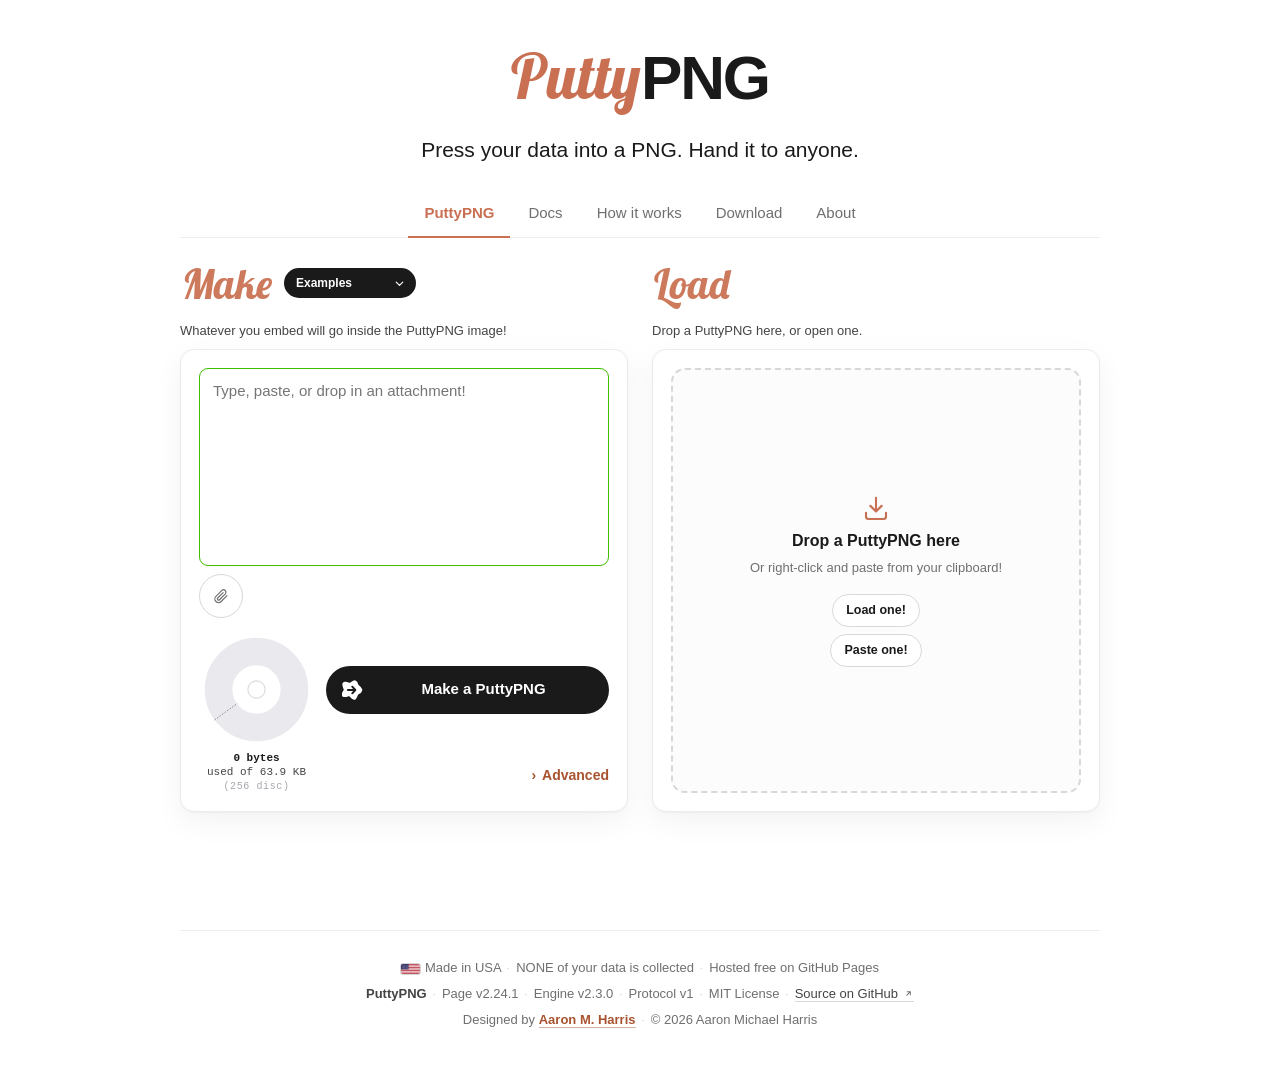
==== commit 4b7c8abf: "v2.24.1 - the desktop Solid switch moves into the Made! window - described the switch in the README'" ====
--- a/index.html
+++ b/index.html
@@ -299,20 +299,6 @@
             <!-- Advanced sits in the one cell the action bar leaves empty,
                  under the button and hard against its right edge. -->
             <div class="row adv-row">
-              <!-- ON BY DEFAULT, AND THAT IS THE POINT. A solid PuttyPNG can be
-                   flattened onto a background and still decode. A see-thru one
-                   cannot, so fewer places will carry it safely.
-
-                   THE WORD REPORTS THE STATE, IT DOES NOT NAME THE ACTION. It
-                   reads Solid while the picture is solid, and the knob agrees
-                   with it. The accessible name opens with the same word, which
-                   WCAG 2.5.3 requires, then adds the half a word leaves out:
-                   what pressing will do. -->
-              <label class="switch" id="solidWrap">
-                <input type="checkbox" id="solidBg" checked
-                       aria-label="Solid. The picture has a white background. Uncheck to make it see-thru.">
-                <span class="track"></span> <span class="say" id="solidWord">Solid</span>
-              </label>
               <button class="drawer-toggle" id="advToggle" type="button" aria-expanded="false" aria-controls="advDrawer">
                 <span class="chev">&rsaquo;</span> Advanced
               </button>
@@ -993,6 +979,27 @@
                down into it and rests inside it, and the window is what clips the
                disc while it is still above the lip. -->
           <div class="discwin" id="discWin">
+            <!-- THE BACKGROUND SWITCH STANDS IN THE WINDOW, TOP RIGHT, ON BOTH
+                 SHAPES. It is about the picture, so it belongs in the frame the
+                 picture is in, and it restyles the picture that is out. A
+                 desktop had it under the Make button until v2.24.1, and a phone
+                 moved it in here. Before a press, the same setting is in
+                 Advanced, under Disc.
+
+                 ON BY DEFAULT, AND THAT IS THE POINT. A solid PuttyPNG can be
+                 flattened onto a background and still decode. A see-thru one
+                 cannot, so fewer places will carry it safely.
+
+                 THE WORD REPORTS THE STATE, IT DOES NOT NAME THE ACTION. It
+                 reads Solid while the picture is solid, and the knob agrees
+                 with it. The accessible name opens with the same word, which
+                 WCAG 2.5.3 requires, then adds the half a word leaves out:
+                 what pressing will do. -->
+            <label class="switch" id="solidWrap">
+              <input type="checkbox" id="solidBg" checked
+                     aria-label="Solid. The picture has a white background. Uncheck to make it see-thru.">
+              <span class="track"></span> <span class="say" id="solidWord">Solid</span>
+            </label>
             <div class="lip"></div>
             <img class="cd" id="cd" alt="The PuttyPNG you made. Download it or copy it with the buttons below.">
             <!-- THE THREE THINGS TO DO WITH THE PICTURE, IN THE FRAME WITH IT.
@@ -1163,7 +1170,7 @@
       </div>
       <div class="line">
         <b>PuttyPNG</b>
-        <span class="sep" aria-hidden="true">&middot;</span><span>Page v2.24.0</span>
+        <span class="sep" aria-hidden="true">&middot;</span><span>Page v2.24.1</span>
         <span class="sep" aria-hidden="true">&middot;</span><span>Engine v2.3.0</span>
         <span class="sep" aria-hidden="true">&middot;</span><span>Protocol v1</span>
         <span class="sep" aria-hidden="true">&middot;</span><span>MIT License</span>
--- a/styles.css
+++ b/styles.css
@@ -949,9 +949,9 @@
 
 .readbox { grid-area: bytes; text-align: center; }
 
-/* Under the button, hard against its right edge, one control to a row. They
-   take the one cell the action bar would otherwise leave empty. Stacked
-   rather than side by side, so neither reads as a qualifier of the other. */
+/* Advanced, under the button and hard against its right edge, in the one cell
+   the action bar would otherwise leave empty. The background switch stood above
+   it on a desktop until v2.24.1, and it stands in Made!'s window now. */
 .actbar .adv-row {
   grid-area: adv;
   flex-direction: column;
@@ -1023,17 +1023,25 @@
    together.
    WHERE THE DISC COMES TO REST is measured from the top of the window, and it
    is read twice: once to place the disc, once to work out how far above the lip
-   it has to start from. 33px leaves the same 24px of paper under the lip as
-   over the row. A phone's switch stands in the window, so a phone needs more:
-   Section 7. */
+   it has to start from. The switch stands in the window above the picture, and
+   40px was the floor and not the spacing: the switch is 24px tall, so its edge
+   sat one pixel above the picture's. A solid picture is a white square, so its
+   box is its edge and not only the circle drawn on it, and the two read as one
+   block with nothing between them. 56px from v2.18.1 leaves 17px of paper
+   between them, on both shapes from v2.24.1. */
 .discwin {
-  --disc-top: 33px;
+  --disc-top: 56px;
   --win-foot: 107px;
   position: relative; overflow: hidden; flex: none;
   height: calc(var(--disc-top) + var(--slot-w) + var(--win-foot));
   border: 1px solid var(--line-strong); border-radius: 12px;
   background: #fbfbfc;
 }
+
+/* THE SWITCH STANDS IN THE WINDOW, TOP RIGHT, which is where R5 has it. It is
+   about the picture, so it is in the frame with the picture on both shapes, and
+   over the disc in the stack, because a disc on its way out passes under it. */
+.discwin > .switch { position: absolute; top: 15px; right: 13px; z-index: 11; }
 
 /* THE SLOT IS THE TOP EDGE OF THE WINDOW, so the frame and the machine are one
    object. The disc passes behind the lip on the way out, and that is the whole
@@ -2001,13 +2009,13 @@
      making  the show
      loaded  the Load heading reading Loaded!, and the whole Load column
 
-   THREE CONTROLS ARE NOT WHERE THE MARKUP PUTS THEM. The divider, the two Load
-   buttons and the background switch are moved by placeWayOut() and
-   placeSolidSwitch() in scripts.js when the pointer is coarse, and moved back
-   when it is not. They are moved, never copied, so each still exists once.
-   That is why the make screen no longer has to keep the Load column alive for
-   two buttons: the buttons are in the Make card. The switch goes into the
-   picture window on the made screen, where the picture it describes is.
+   TWO CONTROLS ARE NOT WHERE THE MARKUP PUTS THEM. The divider and the two
+   Load buttons are moved by placeWayOut() in scripts.js when the pointer is
+   coarse, and moved back when it is not. They are moved, never copied, so each
+   still exists once. That is why the make screen no longer has to keep the Load
+   column alive for two buttons: the buttons are in the Make card. The
+   background switch is written in the picture window, where the picture it
+   describes is, on both shapes.
 
    A region the grid does not ask for is removed with display:none rather than
    hidden, because only display:none takes it out of the accessibility tree.
@@ -2235,16 +2243,6 @@
      third way back beside the heading's corner and the button at the foot. */
   .deckrow { border: 0; border-radius: 0; background: none; box-shadow: none; padding: 0; }
   .deckrow > .xbtn { display: none; }
-
-  /* THE SWITCH STANDS IN THE WINDOW, top right, which is where R5 has it, so
-     the disc rests lower here than on a desktop.
-     40px was the floor and not the spacing: the switch is 24px tall at 15px,
-     so its edge sat one pixel above the picture's. A solid picture is a white
-     square, so its box is its edge and not only the circle drawn on it, and
-     the two read as one block with nothing between them.
-     56px from v2.18.1, which leaves 17px of paper between them. */
-  .discwin { --disc-top: 56px; }
-  .discwin > .switch { position: absolute; top: 15px; right: 13px; z-index: 11; }
 
   /* Edit says its short word, so the row of three still reads on a 384px
      screen. */
